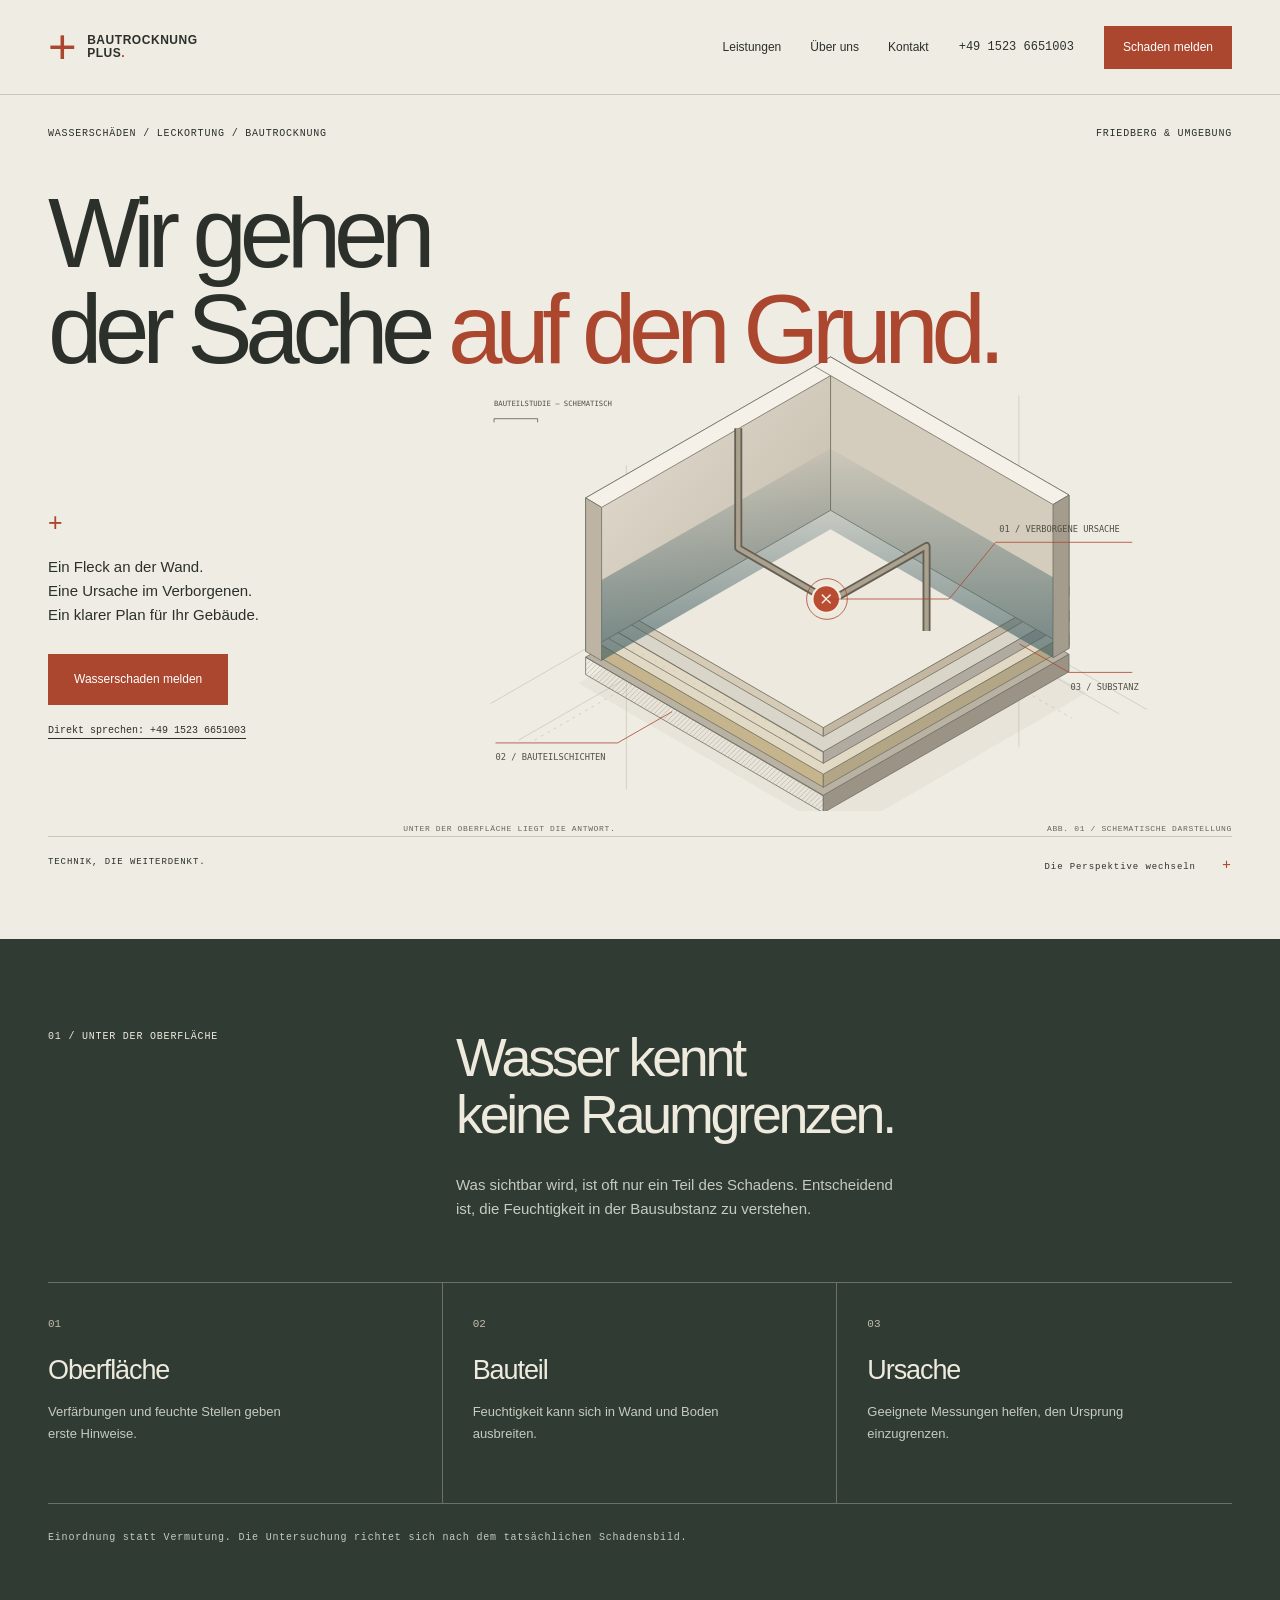
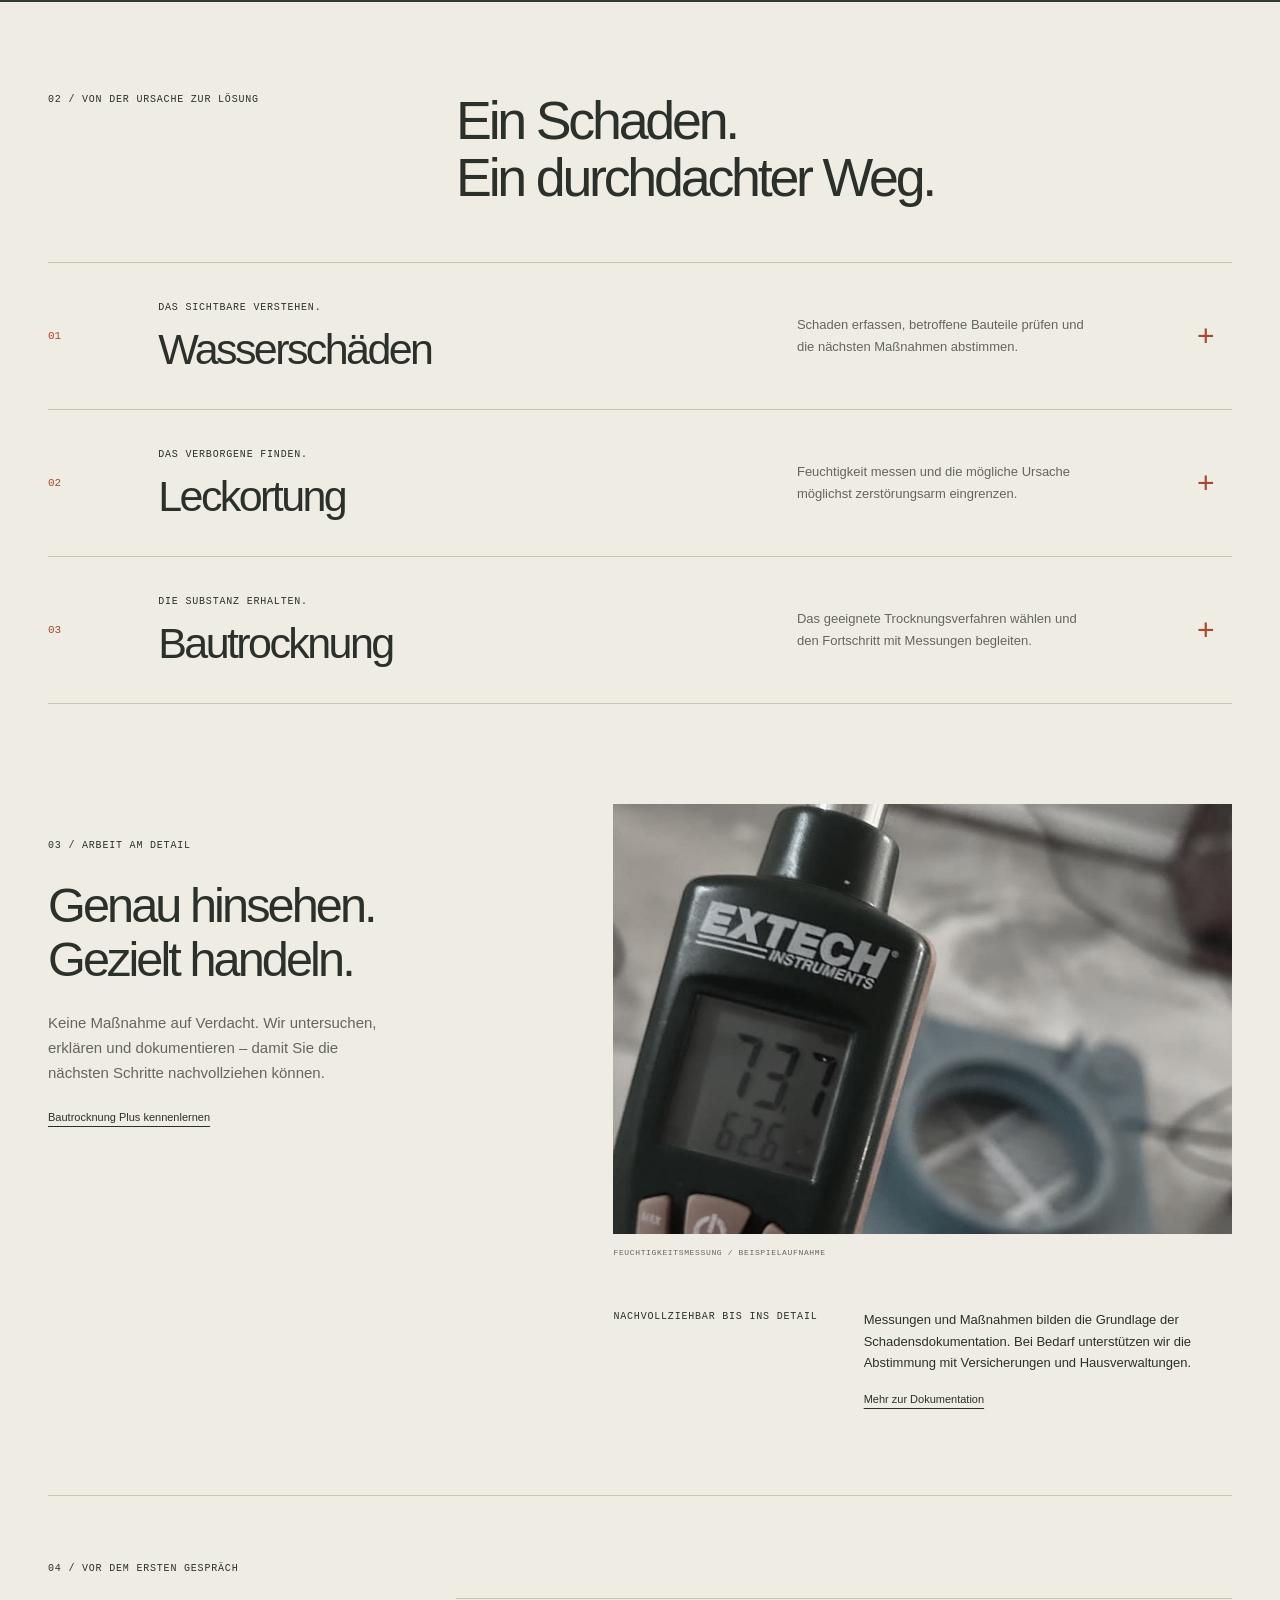
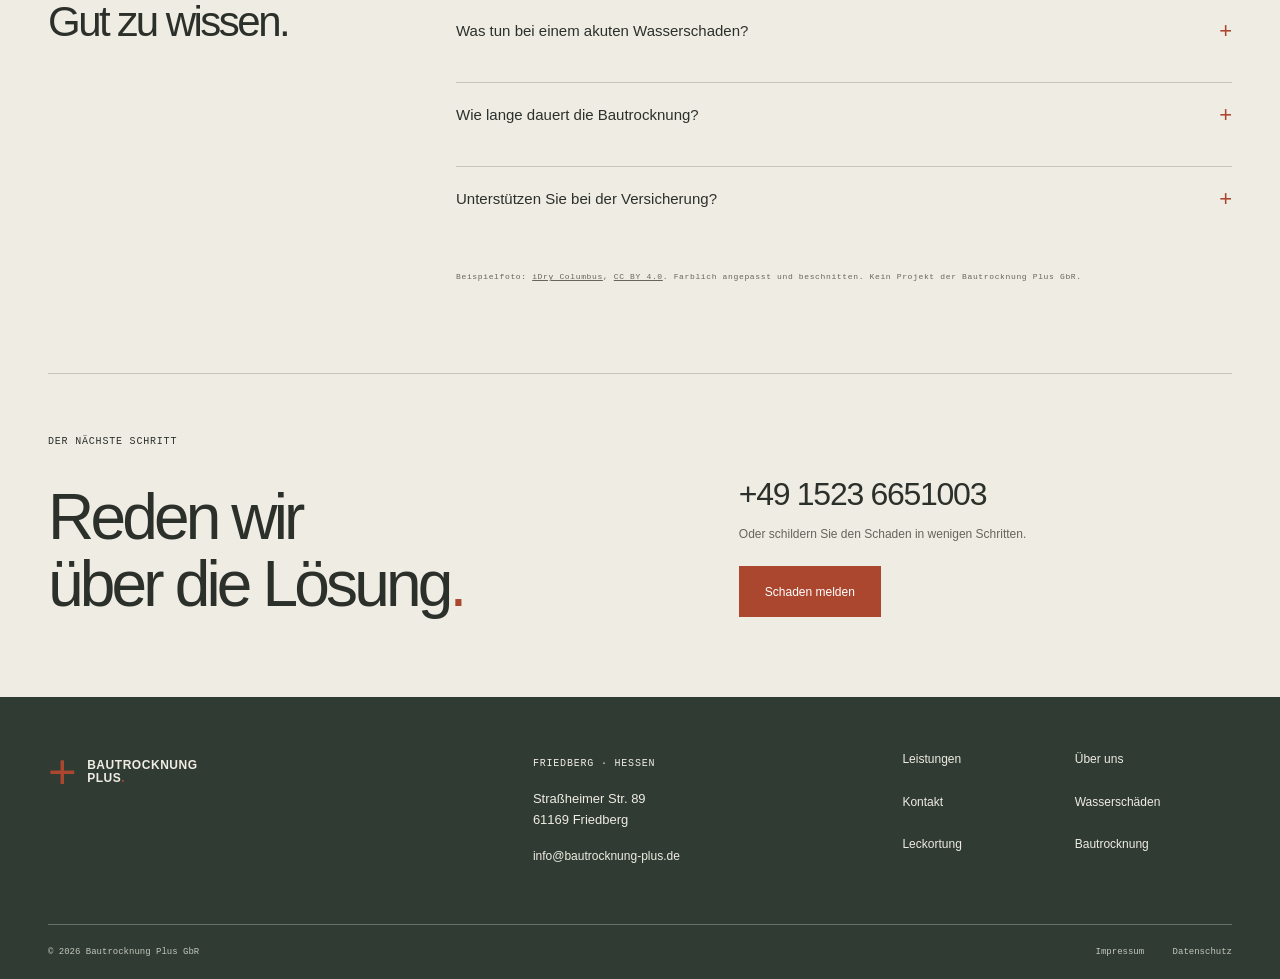
==== index.html @ 062da7d4 "Rebuild brand experience around architectural material studies" ====
<!DOCTYPE html>
<html lang="de">
<head>
<meta charset="utf-8">
<meta name="viewport" content="width=device-width,initial-scale=1">
<meta name="theme-color" content="#efece3">
<meta name="description" content="Bautrocknung Plus GbR in Friedberg: Ihr Ansprechpartner für Wasserschäden, Leckortung, Feuchtigkeitsmessung und technische Bautrocknung.">
<meta name="robots" content="index,follow,max-image-preview:large">
<link rel="canonical" href="https://www.bautrocknung-plus.de/">
<title>Wasserschäden, Leckortung & Bautrocknung in Friedberg | Bautrocknung Plus</title>
<meta property="og:type" content="website">
<meta property="og:locale" content="de_DE">
<meta property="og:site_name" content="Bautrocknung Plus">
<meta property="og:title" content="Wasserschäden, Leckortung & Bautrocknung in Friedberg | Bautrocknung Plus">
<meta property="og:description" content="Bautrocknung Plus GbR in Friedberg: Ihr Ansprechpartner für Wasserschäden, Leckortung, Feuchtigkeitsmessung und technische Bautrocknung.">
<meta property="og:image" content="https://bautrocknung-plus.pages.dev/assets/flir-thermal-camera-water-damage-detection-4.jpg">
<meta property="og:url" content="https://www.bautrocknung-plus.de/">
<link rel="icon" href="/assets/favicon.svg" type="image/svg+xml">
<script type="application/ld+json">{"@context":"https://schema.org","@type":"LocalBusiness","name":"Bautrocknung Plus GbR","url":"https://www.bautrocknung-plus.de/","telephone":"+49 1523 6651003","email":"info@bautrocknung-plus.de","address":{"@type":"PostalAddress","streetAddress":"Straßheimer Str. 89","postalCode":"61169","addressLocality":"Friedberg","addressCountry":"DE"},"areaServed":"Friedberg (Hessen)","description":"Leckortung, Feuchtigkeitsmessung und technische Bautrocknung bei Wasserschäden."}</script>
<link rel="stylesheet" href="/assets/design.css">
<script defer src="/assets/site.js">
</script>
<script defer src="/assets/design.js">
</script>
</head>
<body>
<a class="skiplink" href="#main">Zum Inhalt springen</a>
<header class="site-header">
<div class="shell header-inner">
<a class="brand" href="/" aria-label="Bautrocknung Plus – Startseite">
<span class="brand-mark" aria-hidden="true">+</span>
<span>BAUTROCKNUNG<br>PLUS<span class="brand-dot">.</span>
</span>
</a>
<nav class="desktop-nav" aria-label="Hauptnavigation">
<a data-nav href="/leistungen/">Leistungen</a>
<a data-nav href="/ueber-uns/">Über uns</a>
<a data-nav href="/kontakt/">Kontakt</a>
</nav>
<a class="header-phone" href="tel:+4915236651003">+49 1523 6651003</a>
<a class="button small" href="/schaden-melden/">Schaden melden</a>
<button id="menu-toggle" aria-label="Menü öffnen" aria-controls="mobile-nav" aria-expanded="false">Menü <span>+</span>
</button>
</div>
<nav id="mobile-nav" aria-label="Mobile Navigation">
<a data-nav href="/leistungen/">Leistungen</a>
<a data-nav href="/ueber-uns/">Über uns</a>
<a data-nav href="/kontakt/">Kontakt</a>
<a href="/schaden-melden/">Schaden melden</a>
<a href="tel:+4915236651003">+49 1523 6651003</a>
</nav>
</header>
<main id="main">
<section class="hero shell">
<div class="hero-top">
<span class="label">WASSERSCHÄDEN / LECKORTUNG / BAUTROCKNUNG</span>
<span class="label">FRIEDBERG & UMGEBUNG</span>
</div>
<h1>Wir gehen<br>der Sache <span>auf den Grund.</span>
</h1>
<div class="hero-stage">
<div class="hero-note">
<span class="tiny-cross">+</span>
<p>Ein Fleck an der Wand. <br>Eine Ursache im Verborgenen. <br>Ein klarer Plan für Ihr Gebäude.</p>
<a class="button" href="/schaden-melden/">Wasserschaden melden</a>
<a class="quiet-link" href="tel:+4915236651003">Direkt sprechen: +49 1523 6651003</a>
</div>
<figure class="architecture">
<img fetchpriority="high" width="1000" height="650" src="/assets/section.svg" alt="Architektonische Schnittzeichnung: verborgene Rohrleckage, durchfeuchtete Wand und Schichten des Fußbodens">
<figcaption>UNTER DER OBERFLÄCHE LIEGT DIE ANTWORT. <span>ABB. 01 / SCHEMATISCHE DARSTELLUNG</span>
</figcaption>
</figure>
</div>
<div class="hero-baseline">
<span>TECHNIK, DIE WEITERDENKT.</span>
<a href="#einblick">Die Perspektive wechseln <span aria-hidden="true">+</span>
</a>
</div>
</section>
<section class="insight" id="einblick">
<div class="shell">
<div class="section-heading">
<span class="label">01 / UNTER DER OBERFLÄCHE</span>
<h2>Wasser kennt<br>keine Raumgrenzen.</h2>
<p>Was sichtbar wird, ist oft nur ein Teil des Schadens. Entscheidend ist, die Feuchtigkeit in der Bausubstanz zu verstehen.</p>
</div>
<div class="material-study">
<div class="layer" data-layer="0">
<span>01</span>
<strong>Oberfläche</strong>
<p>Verfärbungen und feuchte Stellen geben erste Hinweise.</p>
</div>
<div class="layer" data-layer="1">
<span>02</span>
<strong>Bauteil</strong>
<p>Feuchtigkeit kann sich in Wand und Boden ausbreiten.</p>
</div>
<div class="layer" data-layer="2">
<span>03</span>
<strong>Ursache</strong>
<p>Geeignete Messungen helfen, den Ursprung einzugrenzen.</p>
</div>
</div>
<p class="study-note">Einordnung statt Vermutung. Die Untersuchung richtet sich nach dem tatsächlichen Schadensbild.</p>
</div>
</section>
<section class="services shell">
<div class="section-heading">
<span class="label">02 / VON DER URSACHE ZUR LÖSUNG</span>
<h2>Ein Schaden.<br>Ein durchdachter Weg.</h2>
</div>
<a class="service-row" href="/wasserschaden/">
<span class="service-n">01</span>
<div>
<span class="label">Das Sichtbare verstehen.</span>
<h3>Wasserschäden</h3>
</div>
<p>Schaden erfassen, betroffene Bauteile prüfen und die nächsten Maßnahmen abstimmen.</p>
<span class="row-plus" aria-hidden="true">+</span>
</a>
<a class="service-row" href="/leckortung/">
<span class="service-n">02</span>
<div>
<span class="label">Das Verborgene finden.</span>
<h3>Leckortung</h3>
</div>
<p>Feuchtigkeit messen und die mögliche Ursache möglichst zerstörungsarm eingrenzen.</p>
<span class="row-plus" aria-hidden="true">+</span>
</a>
<a class="service-row" href="/bautrocknung/">
<span class="service-n">03</span>
<div>
<span class="label">Die Substanz erhalten.</span>
<h3>Bautrocknung</h3>
</div>
<p>Das geeignete Trocknungsverfahren wählen und den Fortschritt mit Messungen begleiten.</p>
<span class="row-plus" aria-hidden="true">+</span>
</a>
</section>
<section class="field-notes shell">
<div class="field-title">
<span class="label">03 / ARBEIT AM DETAIL</span>
<h2>Genau hinsehen.<br>Gezielt handeln.</h2>
<p>Keine Maßnahme auf Verdacht. Wir untersuchen, erklären und dokumentieren – damit Sie die nächsten Schritte nachvollziehen können.</p>
<a class="quiet-link" href="/ueber-uns/">Bautrocknung Plus kennenlernen</a>
</div>
<figure>
<img src="/assets/extech-moisture-meter-wall-inspection-4.jpg" alt="Feuchtigkeitsmessgerät bei einer Wanduntersuchung, illustrative Aufnahme" loading="lazy">
<figcaption>FEUCHTIGKEITSMESSUNG / BEISPIELAUFNAHME</figcaption>
</figure>
<div class="field-caption">
<span class="label">NACHVOLLZIEHBAR BIS INS DETAIL</span>
<p>Messungen und Maßnahmen bilden die Grundlage der Schadensdokumentation. Bei Bedarf unterstützen wir die Abstimmung mit Versicherungen und Hausverwaltungen.</p>
<a class="quiet-link" href="/leistungen/#versicherung">Mehr zur Dokumentation</a>
</div>
</section>
<section class="questions shell">
<span class="label">04 / VOR DEM ERSTEN GESPRÄCH</span>
<h2>Gut zu wissen.</h2>
<details>
<summary>Was tun bei einem akuten Wasserschaden?</summary>
<p>Stoppen Sie die Wasserzufuhr, sofern das gefahrlos möglich ist. Halten Sie bei Stromgefahr Abstand und verständigen Sie geeignete Not- oder Fachstellen. Dokumentieren Sie den Schaden und kontaktieren Sie einen Fachbetrieb.</p>
</details>
<details>
<summary>Wie lange dauert die Bautrocknung?</summary>
<p>Das hängt von Material, Durchfeuchtung und Schadenausmaß ab. Erst nach der Untersuchung lässt sich ein passendes Vorgehen einordnen.</p>
</details>
<details>
<summary>Unterstützen Sie bei der Versicherung?</summary>
<p>Wir dokumentieren Messungen und Maßnahmen und unterstützen bei der Abstimmung mit Versicherungen und Hausverwaltungen, soweit im konkreten Fall erforderlich.</p>
</details>
<p class="photo-credit">Beispielfoto: <a href="https://idrycolumbus.com/free-restoration-photos/">iDry Columbus</a>, <a href="https://creativecommons.org/licenses/by/4.0/">CC BY 4.0</a>. Farblich angepasst und beschnitten. Kein Projekt der Bautrocknung Plus GbR.</p>
</section>
</main>
<section class="contact-close shell">
<span class="label">DER NÄCHSTE SCHRITT</span>
<h2>Reden wir<br>über die Lösung<span class="accent">.</span>
</h2>
<div>
<a class="big-phone" href="tel:+4915236651003">+49 1523 6651003</a>
<p>Oder schildern Sie den Schaden in wenigen Schritten.</p>
<a class="button" href="/schaden-melden/">Schaden melden</a>
</div>
</section>
<footer class="site-footer">
<div class="shell footer-grid">
<a class="brand" href="/" aria-label="Bautrocknung Plus – Startseite">
<span class="brand-mark" aria-hidden="true">+</span>
<span>BAUTROCKNUNG<br>PLUS<span class="brand-dot">.</span>
</span>
</a>
<div>
<span class="label">FRIEDBERG · HESSEN</span>
<p>Straßheimer Str. 89<br>61169 Friedberg</p>
<a href="mailto:info@bautrocknung-plus.de">info@bautrocknung-plus.de</a>
</div>
<nav aria-label="Fußnavigation">
<a data-nav href="/leistungen/">Leistungen</a>
<a data-nav href="/ueber-uns/">Über uns</a>
<a data-nav href="/kontakt/">Kontakt</a>
<a href="/wasserschaden/">Wasserschäden</a>
<a href="/leckortung/">Leckortung</a>
<a href="/bautrocknung/">Bautrocknung</a>
</nav>
</div>
<div class="shell footer-bottom">
<span>© 2026 Bautrocknung Plus GbR</span>
<span>
<a href="/impressum/">Impressum</a>
<a href="/datenschutz/">Datenschutz</a>
</span>
</div>
</footer>
<div class="emergency-bar">
<a href="tel:+4915236651003">Anrufen</a>
<a href="/schaden-melden/">Schaden melden</a>
</div>
</body>
</html>
---- assets/design.css ----
:root{--paper:#efece3;--ink:#2c302b;--muted:#65665d;--line:#c9c6b9;--accent:#ab462f;--dark:#303b33;--navy:#2c302b;--blue:#ab462f;--max:1320px}
*{box-sizing:border-box}
html{scroll-behavior:smooth;scroll-padding-top:100px}
body{margin:0;background:var(--paper);color:var(--ink);font-family:Arial,Helvetica,sans-serif;-webkit-font-smoothing:antialiased}
a{color:inherit;text-decoration:none}
a:hover{color:var(--accent)}
button,input,select,textarea{font:inherit}
button{cursor:pointer}
img{display:block;width:100%;object-fit:cover}
figure{margin:0}
h1,h2,h3,p{margin:0}
h1,h2,h3{font-weight:400;letter-spacing:-.06em}
p{line-height:1.65}
button,a,input,select,textarea,summary{touch-action:manipulation}
:focus-visible{outline:2px solid var(--accent);outline-offset:5px}
::selection{background:#b34b32;color:#fff}
[hidden]{display:none!important}
.shell,.container{width:min(1320px,calc(100% - 96px));margin-inline:auto}
.label,.eyebrow,.breadcrumbs,.photo-credit,figcaption,.study-note{font-family:monospace;font-size:10px;letter-spacing:.08em;line-height:1.65}
.label,.eyebrow{font-weight:400;text-transform:uppercase}
.accent{color:var(--accent)}
.skiplink{position:fixed;left:20px;top:-100px;z-index:999;background:var(--ink);color:white;padding:16px}
.skiplink:focus{top:10px}
.site-header{position:sticky;top:0;z-index:50;background:var(--paper);border-bottom:1px solid var(--line)}
.header-inner{display:flex;align-items:center;gap:30px;height:94px}
.brand{display:flex;align-items:center;gap:10px;font-size:12px;font-weight:800;letter-spacing:.045em;line-height:1.1;flex-shrink:0}
.brand-mark{font-size:49px;font-weight:300;color:var(--accent);line-height:.8}
.brand-dot{color:var(--accent)}
.desktop-nav{display:flex;gap:29px;margin-left:auto;font-size:12px}
.desktop-nav a{padding:10px 0}
.desktop-nav a.active{border-bottom:1px solid var(--accent)}
.header-phone{font-family:monospace;font-size:12px}
.button,.btn{display:inline-flex;align-items:center;justify-content:center;background:var(--accent);color:#fff;border:1px solid var(--accent);min-height:51px;padding:15px 25px;font-size:12px;font-weight:400;border-radius:0;transition:background .2s,color .2s}
.button:hover,.btn:hover{background:var(--ink);border-color:var(--ink);color:#fff}
.button.small{padding:12px 18px;min-height:43px}
#menu-toggle{display:none}
#mobile-nav{display:none}
.hero{padding-top:31px}
.hero-top{display:flex;justify-content:space-between}
.hero h1{font-size:clamp(60px,7.65vw,119px);line-height:.99;letter-spacing:-.075em;margin:42px 0 0;position:relative;z-index:2}
.hero h1>span{color:var(--accent)}
.hero-stage{position:relative;display:grid;grid-template-columns:30% 70%;align-items:center;min-height:440px}
.hero-note{padding-top:30px;z-index:3}
.hero-note p{font-size:15px;line-height:1.6;margin:18px 0 27px}
.tiny-cross{font-size:25px;color:var(--accent)}
.quiet-link{display:block;font-size:11px;text-decoration:underline;text-underline-offset:5px}
.hero-note .quiet-link{margin-top:20px;font-family:monospace;font-size:10px}
.architecture{margin-top:-28px}
.architecture img{height:450px;object-fit:contain;object-position:center;transform:scale(1.05)}
.architecture figcaption{display:flex;justify-content:space-between;font-size:8px;padding-top:10px}
.hero-baseline{border-top:1px solid var(--line);display:flex;justify-content:space-between;padding:20px 0;font-family:monospace;font-size:9px;letter-spacing:.1em}
.hero-baseline a span{margin-left:20px;color:var(--accent);font-size:15px}
.insight{background:var(--dark);color:#eeeade;margin-top:45px;padding:90px 0 55px}
.section-heading{display:grid;grid-template-columns:1fr 2fr;gap:20px}
.section-heading h2{font-size:clamp(36px,4.2vw,65px);line-height:1.07}
.section-heading>p{grid-column:2;font-size:15px;max-width:450px;margin:9px 0 0;color:#c6cbc0}
.material-study{display:grid;grid-template-columns:1fr 1fr 1fr;margin:60px 0 26px;border-top:1px solid #697168;border-bottom:1px solid #697168}
.layer{padding:30px;min-height:220px;border-right:1px solid #697168;position:relative}
.layer:first-child{padding-left:0}
.layer:last-child{border:0}
.layer>span{font:11px monospace;color:#c4bbaa}
.layer strong{display:block;font-size:27px;font-weight:400;margin:24px 0 15px;letter-spacing:-.04em}
.layer p{font-size:13px;color:#c6cbc0;max-width:265px}
.layer:before{content:"";position:absolute;top:-2px;left:0;height:3px;width:0;background:#d78d6e;transition:width .6s}
.layer:hover:before{width:100%}
.study-note{color:#c6cbc0}
.services{padding-top:90px;padding-bottom:90px}
.services .section-heading{margin-bottom:55px}
.service-row{display:grid;grid-template-columns:.25fr 1.8fr 1.1fr 35px;gap:25px;align-items:center;border-top:1px solid var(--line);padding:33px 0;transition:padding .25s,background .25s}
.service-row:last-child{border-bottom:1px solid var(--line)}
.service-n{font:11px monospace;color:var(--accent)}
.service-row h3{font-size:43px;margin-top:8px;line-height:1.2}
.service-row p{font-size:13px;color:var(--muted);max-width:290px}
.row-plus{font-size:30px;color:var(--accent);font-weight:300}
.service-row:hover{padding-left:15px;background:#e6e2d7}
.field-notes{display:grid;grid-template-columns:1fr 1.2fr;gap:50px;padding:10px 0 90px}
.field-title{padding-top:30px}
.field-title h2{font-size:clamp(36px,3.8vw,58px);line-height:1.1;margin:25px 0}
.field-title p{font-size:15px;max-width:350px;margin-bottom:25px;color:var(--muted)}
.field-notes figure img{height:430px;filter:grayscale(.65) saturate(.6)}
figcaption{font-size:8px;margin-top:12px;color:var(--muted)}
.field-caption{grid-column:2;display:grid;grid-template-columns:1fr 1.6fr;gap:20px}
.field-caption p{font-size:13px}
.field-caption .quiet-link{grid-column:2}
.questions{padding:65px 0 90px;border-top:1px solid var(--line);display:grid;grid-template-columns:1fr 2fr;gap:20px}
.questions h2{grid-column:1;font-size:42px}
.questions details{grid-column:2}
.questions>.label{grid-column:1/-1}
.questions details:first-of-type{grid-row:2}
.questions details p{font-size:14px;padding:0 35px 22px 0;max-width:600px}
.questions summary{padding:23px 35px 23px 0;border-top:1px solid var(--line);cursor:pointer;list-style:none;position:relative;font-size:15px}
.questions summary:after{content:'+';position:absolute;right:0;color:var(--accent);font-size:22px;top:19px}
.questions details[open] summary:after{content:'−'}
.photo-credit{grid-column:2;font-size:8px;color:var(--muted);margin-top:20px}
.photo-credit a{text-decoration:underline}
.contact-close{border-top:1px solid var(--line);padding-top:60px;padding-bottom:80px;display:grid;grid-template-columns:1.35fr 1fr;gap:25px;align-items:end}
.contact-close>.label{grid-column:1/-1}
.contact-close h2{font-size:clamp(40px,5vw,76px);line-height:1.04}
.big-phone{font-size:clamp(22px,2.5vw,36px);letter-spacing:-.04em}
.contact-close p{font-size:12px;color:var(--muted);margin:12px 0 22px}
.site-footer{background:var(--dark);color:var(--paper);padding:55px 0 25px}
.footer-grid{display:grid;grid-template-columns:1.35fr 1fr 1fr;gap:40px}
.site-footer .brand{align-self:start}
.footer-grid p{font-size:13px;margin:15px 0}
.footer-grid a{font-size:12px}
.footer-grid nav{display:grid;grid-template-columns:1fr 1fr;gap:15px}
.footer-bottom{display:flex;justify-content:space-between;border-top:1px solid #667064;margin-top:60px;padding-top:22px;font:9px monospace;color:#c2c7bc}
.footer-bottom a{margin-left:23px}
.emergency-bar{display:none}
.page-hero{position:relative;border-bottom:1px solid var(--line);padding:30px 0 65px;overflow:hidden}
.breadcrumbs{margin-bottom:45px;color:var(--muted)}
.page-hero h1{font-size:clamp(43px,6.5vw,96px);line-height:1.05;max-width:970px;margin:25px 0}
.page-hero p{max-width:570px;font-size:16px;color:var(--muted)}
.page-section{padding:75px 0}
.page-section h2{font-size:clamp(30px,3.5vw,49px);line-height:1.1;margin:20px 0}
.page-section h3{font-size:24px;margin:24px 0 12px}
.page-section p{font-size:15px;color:var(--muted);margin-bottom:20px}
.split{display:grid;grid-template-columns:1fr 1fr;gap:70px;align-items:center}
.split img{height:440px;filter:saturate(.5)}
.split-image{overflow:hidden}
.split ul{list-style:none;padding:0;margin:25px 0}
.split li{padding:13px 0;border-top:1px solid var(--line);font-size:13px}
.split li:before{content:'+';color:var(--accent);margin-right:15px}
.section-head{display:flex;justify-content:space-between;align-items:start;gap:40px;margin-bottom:40px}
.section-head>div{max-width:600px}
.process-grid{display:grid;grid-template-columns:repeat(3,1fr);gap:35px}
.process-card{border-top:1px solid var(--line);padding-top:25px}
.step-num{font:12px monospace;color:var(--accent)}
.faq-layout{display:grid;grid-template-columns:1fr 2fr;gap:60px}
.faq-list details{border-top:1px solid var(--line);padding:22px 0}
.faq-list summary{cursor:pointer;font-size:16px}
.faq-list p{margin:18px 0 0}
.service-drawing{position:absolute;width:45%;right:0;bottom:-55px;opacity:.3;z-index:-1}
.interior-wasserschaden .page-hero{background:#e5ddd0}
.interior-leckortung .page-hero{background:#dce0d6}
.interior-bautrocknung .page-hero{background:#e5d9c6}
.interior .page-hero .inner{position:relative;isolation:isolate}
.interior .service-drawing{z-index:-1}
.interior .service-drawing img{height:400px;object-fit:contain}
.service-directory{padding-top:20px;padding-bottom:20px}
.contact-grid{display:grid;grid-template-columns:.8fr 1.2fr;gap:80px}
.contact-card{border-top:2px solid var(--accent)}
.contact-line{padding:20px 0;border-bottom:1px solid var(--line)}
.contact-line small{display:block;font:10px monospace;text-transform:uppercase;margin-bottom:12px}
.contact-line a,.contact-line strong{font-size:18px;font-weight:400;overflow-wrap:anywhere}
.contact-line .map-link{font-size:12px}
.form-panel>p{font-size:13px}
.form-grid{display:grid;grid-template-columns:1fr 1fr;gap:22px}
.field{display:flex;flex-direction:column;gap:10px;min-width:0}
.field.full,.full{grid-column:1/-1}
.field label{font-size:12px}
.field input,.field select,.field textarea{width:100%;border:1px solid #aaa99b;border-radius:0;background:transparent;color:var(--ink);padding:14px;min-height:49px}
.field textarea{min-height:135px;resize:vertical}
.checkbox-line{display:flex;gap:10px;line-height:1.6}
.checkbox-line input{width:17px;height:17px;min-height:0;flex-shrink:0;accent-color:var(--accent)}
.checkbox-line a{text-decoration:underline}
.form-submit{align-items:start}
.form-note{font-size:11px!important;color:var(--muted);line-height:1.7}
.wizard-wrap{max-width:850px;margin:auto}
.wizard-progress{display:flex;gap:7px;margin-bottom:40px}
.wizard-progress span{height:3px;flex:1;background:var(--line)}
.wizard-progress .active{background:var(--accent)}
.choice-grid{display:grid;grid-template-columns:1fr 1fr;gap:12px;margin:30px 0}
.choice{border:1px solid var(--line);padding:25px 18px;display:flex;align-items:center;gap:15px;cursor:pointer;font-size:14px;min-height:95px}
.choice input{accent-color:var(--accent)}
.choice:has(input:checked){background:#ded6c6;border-color:var(--accent)}
.choice .chip{font:10px monospace;color:var(--accent)}
.choice strong{font-weight:400}
.wizard-navigation{display:flex;justify-content:end;gap:15px;margin-top:30px}
.wizard-navigation .btn-outline{background:transparent;color:var(--ink);border-color:var(--line)}
.error-msg{color:#9b321e!important;min-height:20px;font-size:13px!important;margin-top:20px}
.legal{max-width:800px}
.legal h2{font-size:26px}
.legal h3{font-size:19px}
.legal a{text-decoration:underline}
.interior-impressum .page-hero h1,.interior-datenschutz .page-hero h1{font-size:65px}
.reveal{opacity:1}
.btn svg{display:none}

@media(min-width:1450px){.hero-stage{min-height:490px}
.architecture img{height:490px}
}

@media(max-width:1100px){.header-inner{gap:20px}
.header-phone{display:none}
.shell,.container{width:calc(100% - 64px)}
.hero h1{font-size:8vw}
.hero-stage{grid-template-columns:32% 68%;min-height:410px}
.architecture img{height:390px}
.architecture figcaption span{display:none}
.service-row h3{font-size:36px}
.field-notes{gap:30px}
.contact-grid{gap:40px}
}

@media(max-width:760px){.shell,.container{width:calc(100% - 40px)}
.header-inner{height:77px;gap:15px}
.brand{font-size:10px}
.brand-mark{font-size:42px}
.desktop-nav,.header-inner>.button{display:none}
#menu-toggle{display:flex;margin-left:auto;align-items:center;gap:17px;border:0;background:transparent;color:var(--ink);font-size:12px;padding:12px 0 12px 12px}
#menu-toggle span{font-size:25px;color:var(--accent)}
#mobile-nav.open{display:flex;flex-direction:column;padding:15px 20px 30px;border-top:1px solid var(--line)}
#mobile-nav a{padding:14px 0;border-bottom:1px solid var(--line);font-size:18px}
.hero{padding-top:23px}
.hero-top .label{font-size:8px}
.hero-top>.label:last-child{display:none}
.hero h1{font-size:clamp(44px,8.6vw,65px);line-height:1.04;margin-top:28px;letter-spacing:-.065em}
.hero h1>span{display:block}
.hero-stage{display:flex;flex-direction:column;min-height:0}
.architecture{order:-1;margin:8px -12px 0;width:calc(100% + 24px)}
.architecture img{height:auto;max-height:320px;transform:none;object-fit:contain}
.architecture figcaption{padding:0 12px;font-size:7px;margin:0}
.hero-note{padding-top:24px;width:100%;display:grid;grid-template-columns:1fr;gap:0}
.tiny-cross{display:none}
.hero-note p{font-size:13px;margin:0 0 20px}
.hero-note p br{display:none}
.hero-note .button{width:100%;font-size:13px}
.hero-note .quiet-link{text-align:center;margin:17px 0 23px;font-size:10px}
.hero-baseline{font-size:8px;padding:16px 0}
.hero-baseline a{font-size:8px}
.hero-baseline a span{margin-left:5px}
.insight{margin-top:25px;padding:50px 0 35px}
.section-heading{grid-template-columns:1fr;gap:22px}
.section-heading h2{font-size:39px}
.section-heading>p{grid-column:1;font-size:13px}
.material-study{grid-template-columns:1fr;margin-top:32px}
.layer,.layer:first-child{display:grid;grid-template-columns:30px 1fr;gap:5px 10px;padding:23px 0;min-height:0;border-right:0;border-bottom:1px solid #697168}
.layer>span{padding-top:8px}
.layer strong{font-size:24px;margin:0}
.layer p{grid-column:2;max-width:none;font-size:12px}
.study-note{font-size:9px}
.services{padding-top:55px;padding-bottom:45px}
.services .section-heading{margin-bottom:30px}
.service-row{grid-template-columns:22px 1fr 20px;gap:12px;padding:25px 0}
.service-row>p{grid-column:2;grid-row:2;font-size:12px}
.service-row .row-plus{grid-column:3;grid-row:1}
.service-row h3{font-size:31px}
.service-row .label{font-size:8px}
.field-notes{grid-template-columns:1fr;gap:28px;padding-bottom:50px}
.field-title h2{font-size:38px}
.field-title{padding-top:0}
.field-title p{font-size:13px}
.field-notes figure img{height:330px}
.field-caption{grid-column:1;display:block}
.field-caption p{margin:14px 0}
.questions{padding:40px 0;display:block}
.questions h2{font-size:36px;margin:22px 0 30px}
.questions summary{font-size:14px}
.questions .photo-credit{font-size:8px;margin-top:25px}
.contact-close{padding:40px 0 50px;display:block}
.contact-close h2{font-size:45px;margin:25px 0 35px}
.big-phone{font-size:28px}
.footer-grid{grid-template-columns:1fr;gap:35px}
.footer-grid nav{gap:18px}
.footer-bottom{margin-top:35px;font-size:8px;gap:20px;align-items:start}
.footer-bottom>span:last-child{display:flex;flex-direction:column;gap:12px}
.footer-bottom a{margin:0}
.site-footer{padding:40px 0 90px}
.emergency-bar{position:fixed;bottom:0;left:0;right:0;display:grid;grid-template-columns:1fr 1.4fr;background:var(--paper);z-index:60;border-top:1px solid var(--line);padding:9px 14px calc(9px + env(safe-area-inset-bottom));gap:8px}
.emergency-bar a{padding:14px;text-align:center;font-size:12px;border:1px solid var(--ink)}
.emergency-bar a:last-child{background:var(--accent);color:#fff;border-color:var(--accent)}
.page-hero{padding:25px 0 40px}
.breadcrumbs{margin-bottom:30px;font-size:9px}
.page-hero h1{font-size:43px;margin:20px 0;overflow-wrap:anywhere}
.page-hero p{font-size:14px}
.service-drawing{display:none}
.page-section{padding:42px 0}
.split,.contact-grid,.faq-layout{grid-template-columns:1fr;gap:30px}
.split img{height:320px}
.section-head{display:block}
.section-head p{margin-top:20px}
.process-grid{grid-template-columns:1fr;gap:15px}
.process-card{padding-top:20px}
.page-section h2{font-size:34px}
.page-section p{font-size:14px}
.form-grid{grid-template-columns:1fr;gap:20px}
.choice-grid{grid-template-columns:1fr;gap:10px}
.choice{min-height:72px;padding:18px 13px}
.interior-impressum .page-hero h1,.interior-datenschutz .page-hero h1{font-size:45px}
.legal{overflow-wrap:anywhere}
.contact-line a{font-size:18px}
}

@media(prefers-reduced-motion:reduce){html{scroll-behavior:auto}
*,*:before,*:after{animation:none!important;transition:none!important}
}

.section,.section-tight{padding:75px 0}
.dark{background:var(--dark);color:var(--paper)}
.dark p{color:#c6cbc0}
.dark .eyebrow{color:#c6b59b}
.dark h2{font-size:clamp(36px,4vw,60px);line-height:1.08;margin:23px 0}
.dark .btn{margin-top:15px}
.section-head h2{font-size:clamp(35px,4vw,59px);line-height:1.08;margin-top:20px}
.section-head p{font-size:14px;max-width:360px;color:var(--muted)}
.dark .section-head p{color:#c6cbc0}
.process-step{border-top:1px solid #788074;padding-top:25px}
.stepno{font:10px monospace;color:#cfb49a}
.process-step h3{font-size:25px;margin:22px 0 15px}
.process-step p{font-size:13px;max-width:330px}
.faq{max-width:900px}
.faq h2{font-size:42px;margin:20px 0 35px}
.faq details{border-top:1px solid var(--line)}
.faq summary{padding:25px 0;cursor:pointer;font-size:16px;list-style:none}
.faq summary:after{content:'+';float:right;color:var(--accent)}
.faq details[open] summary:after{content:'−'}
.faq details p{font-size:14px;color:var(--muted);padding-bottom:25px;max-width:730px}
.checklist{list-style:none;padding:0;margin:25px 0}
.checklist li{border-top:1px solid var(--line);padding:14px 0;font-size:13px}
.checklist li:before{content:'+';margin-right:15px;color:var(--accent)}
.split-content h2{font-size:clamp(33px,4vw,56px);line-height:1.1;margin:25px 0}
.split-content p{font-size:14px;margin:0 0 20px;color:var(--muted)}
.dark .split-content p{color:#c6cbc0}
.split-media{margin:0}
.split-media img{height:440px;object-fit:cover;filter:saturate(.35)}
.interior-ueber-uns .split-media img{object-fit:contain;filter:none}
.interior-wasserschaden .split-media{clip-path:polygon(0 0,100% 0,100% 87%,87% 100%,0 100%)}
.interior-leckortung .split{grid-template-columns:1.2fr 1fr}
.interior-leckortung .split-media{order:2}
.interior-bautrocknung .split-media{border-bottom:12px solid #bcb08b;padding-bottom:12px}
.legal h2{margin-top:30px}
.legal p{line-height:1.85}

@media(max-width:760px){.section,.section-tight{padding:45px 0}
.interior-leckortung .split{grid-template-columns:1fr}
.interior-leckortung .split-media{order:0}
.split-media img{height:310px}
.process-step h3{font-size:25px}
.faq h2{font-size:34px}
.faq summary{font-size:14px;padding-right:15px}
.section-head h2{font-size:36px}
.dark h2{font-size:36px}
}

body.locked{overflow:hidden}
.image-credit{font:9px/1.6 monospace!important;color:var(--muted);margin-top:12px!important}
.image-credit a{text-decoration:underline}
.dark .image-credit{color:#c6cbc0}
.page-hero .eyebrow{color:var(--accent)}
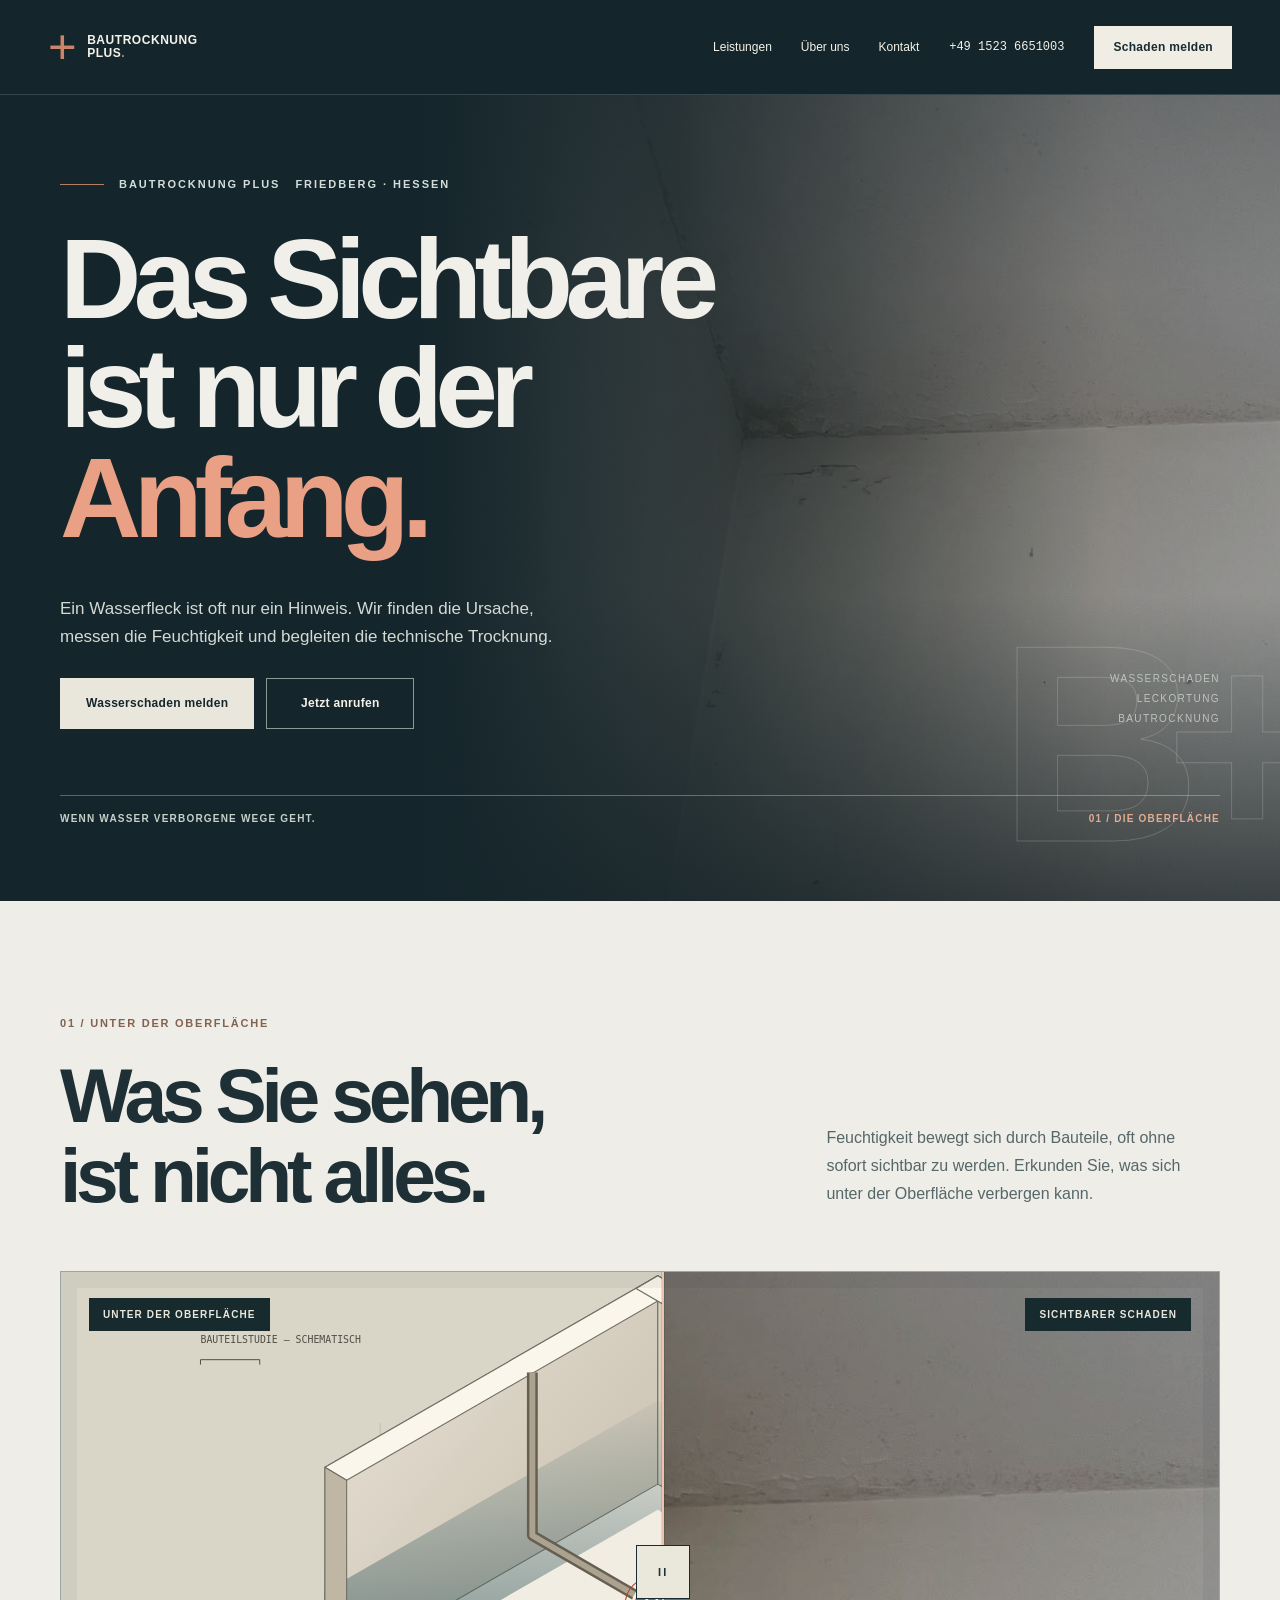
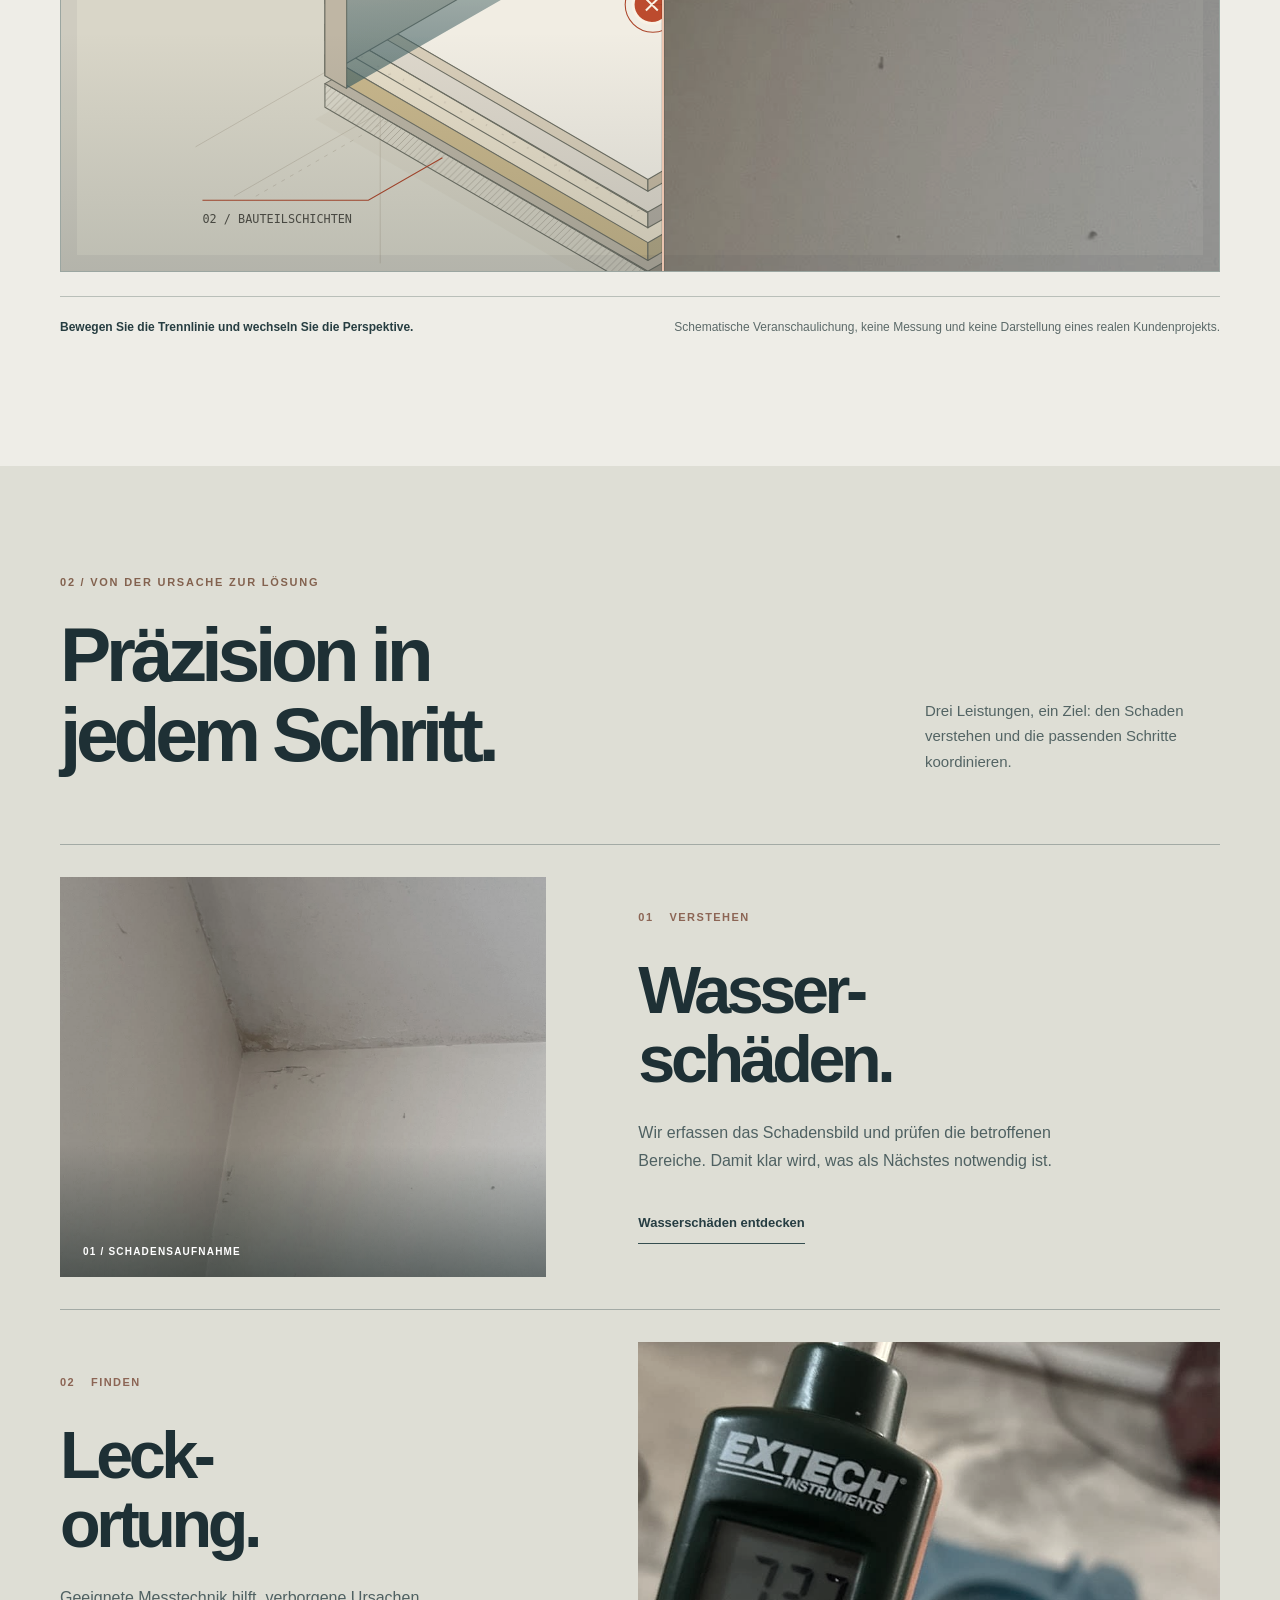
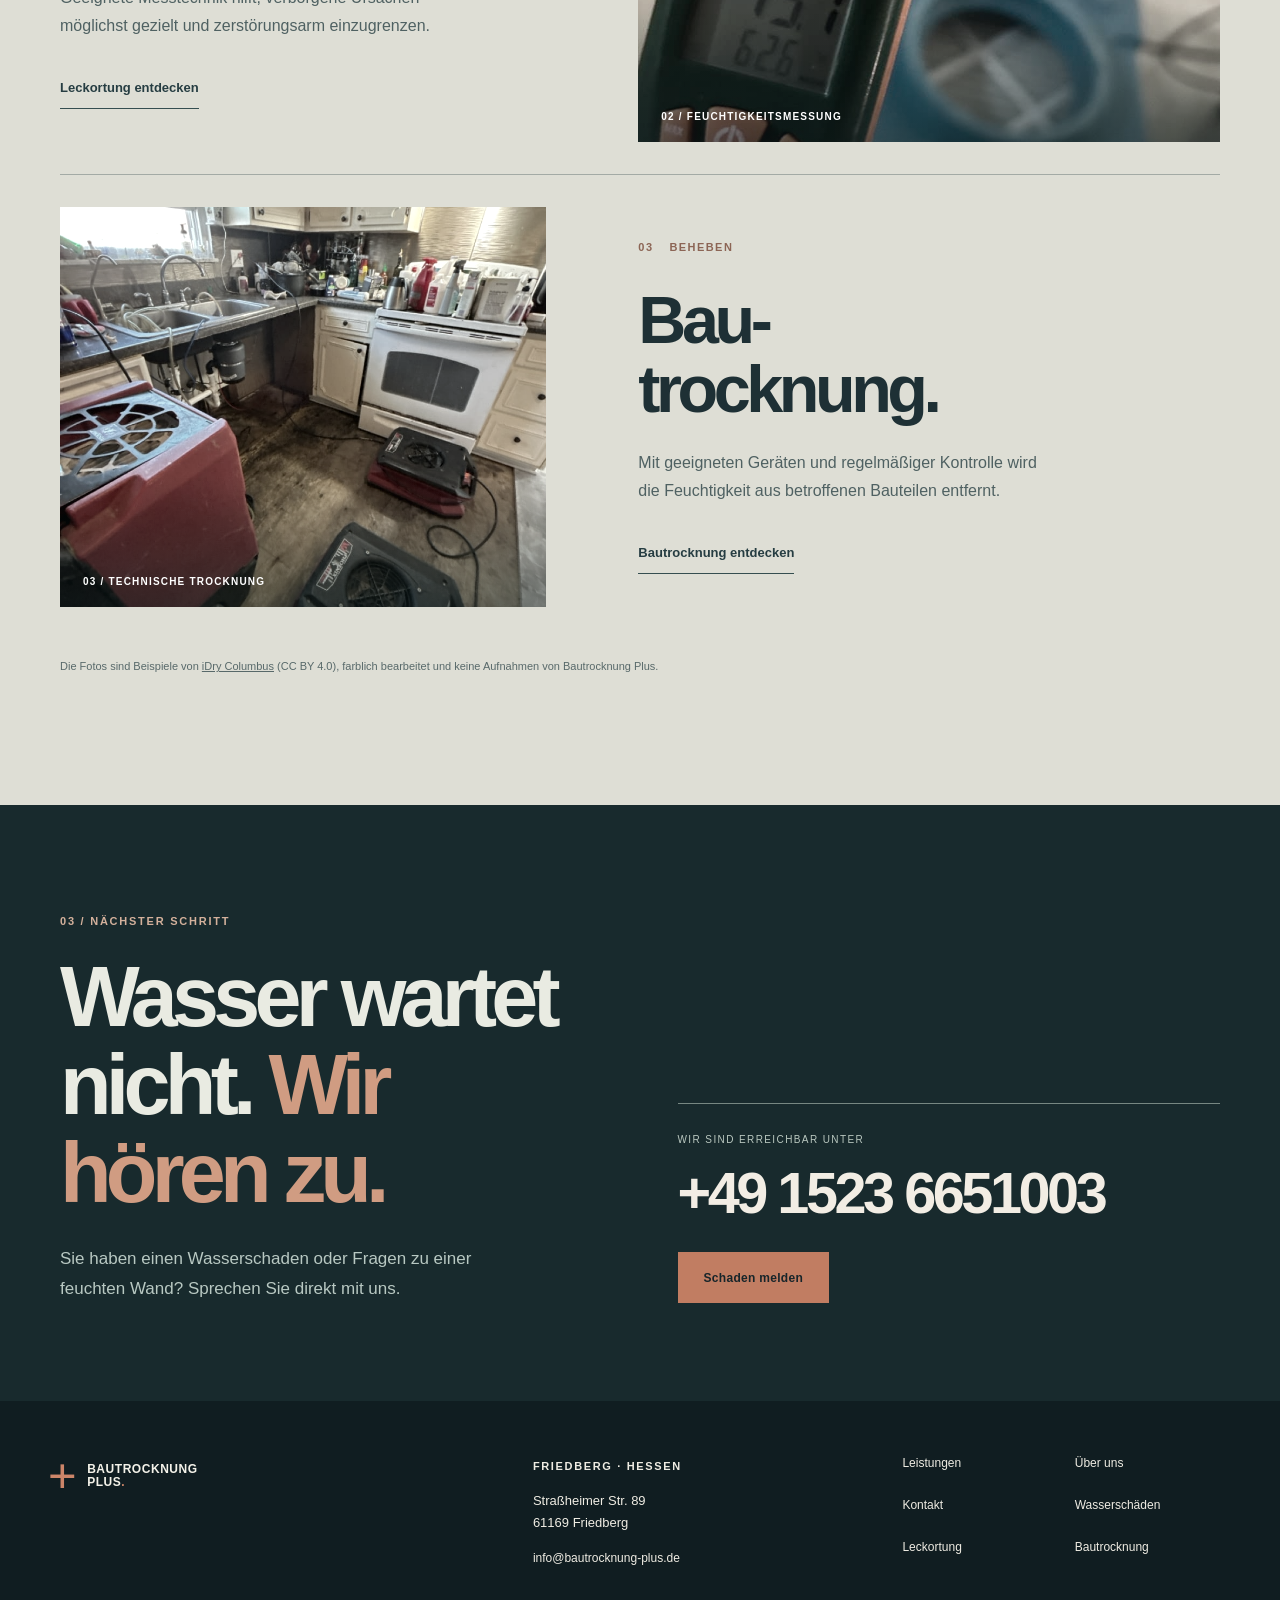
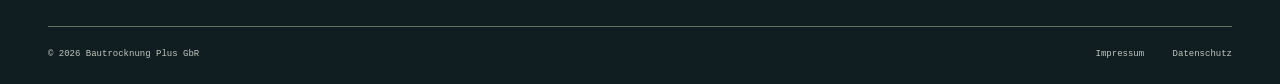
==== commit 67ff4fdc: "Create flagship immersive depth experience with interactive architectural reveal" ====
--- a/index.html
+++ b/index.html
@@ -18,12 +18,14 @@
 <link rel="icon" href="/assets/favicon.svg" type="image/svg+xml">
 <script type="application/ld+json">{"@context":"https://schema.org","@type":"LocalBusiness","name":"Bautrocknung Plus GbR","url":"https://www.bautrocknung-plus.de/","telephone":"+49 1523 6651003","email":"info@bautrocknung-plus.de","address":{"@type":"PostalAddress","streetAddress":"Straßheimer Str. 89","postalCode":"61169","addressLocality":"Friedberg","addressCountry":"DE"},"areaServed":"Friedberg (Hessen)","description":"Leckortung, Feuchtigkeitsmessung und technische Bautrocknung bei Wasserschäden."}</script>
 <link rel="stylesheet" href="/assets/design.css">
+<link rel="stylesheet" href="/assets/flagship.css">
 <script defer src="/assets/site.js">
 </script>
+<script defer src="/assets/flagship.js"></script>
 <script defer src="/assets/design.js">
 </script>
 </head>
-<body>
+<body class="flagship">
 <a class="skiplink" href="#main">Zum Inhalt springen</a>
 <header class="site-header">
 <div class="shell header-inner">
@@ -51,137 +53,47 @@
 </nav>
 </header>
 <main id="main">
-<section class="hero shell">
-<div class="hero-top">
-<span class="label">WASSERSCHÄDEN / LECKORTUNG / BAUTROCKNUNG</span>
-<span class="label">FRIEDBERG & UMGEBUNG</span>
-</div>
-<h1>Wir gehen<br>der Sache <span>auf den Grund.</span>
-</h1>
-<div class="hero-stage">
-<div class="hero-note">
-<span class="tiny-cross">+</span>
-<p>Ein Fleck an der Wand. <br>Eine Ursache im Verborgenen. <br>Ein klarer Plan für Ihr Gebäude.</p>
-<a class="button" href="/schaden-melden/">Wasserschaden melden</a>
-<a class="quiet-link" href="tel:+4915236651003">Direkt sprechen: +49 1523 6651003</a>
-</div>
-<figure class="architecture">
-<img fetchpriority="high" width="1000" height="650" src="/assets/section.svg" alt="Architektonische Schnittzeichnung: verborgene Rohrleckage, durchfeuchtete Wand und Schichten des Fußbodens">
-<figcaption>UNTER DER OBERFLÄCHE LIEGT DIE ANTWORT. <span>ABB. 01 / SCHEMATISCHE DARSTELLUNG</span>
-</figcaption>
-</figure>
-</div>
-<div class="hero-baseline">
-<span>TECHNIK, DIE WEITERDENKT.</span>
-<a href="#einblick">Die Perspektive wechseln <span aria-hidden="true">+</span>
-</a>
-</div>
+<section class="depth-hero" aria-labelledby="depth-hero-title">
+  <div class="depth-hero-media" aria-hidden="true"><img src="/assets/ceiling-water-stain-corner-joint-damage-2.jpg" alt=""></div>
+  <div class="depth-hero-watermark" aria-hidden="true">B+</div>
+  <div class="depth-hero-inner">
+    <div class="depth-overline">BAUTROCKNUNG PLUS <span>FRIEDBERG · HESSEN</span></div>
+    <h1 id="depth-hero-title">Das Sichtbare<br>ist nur der<br><em>Anfang.</em></h1>
+    <div class="depth-hero-bottom">
+      <div><p class="depth-hero-intro">Ein Wasserfleck ist oft nur ein Hinweis. Wir finden die Ursache, messen die Feuchtigkeit und begleiten die technische Trocknung.</p>
+      <div class="depth-hero-actions"><a class="button" href="/schaden-melden/">Wasserschaden melden</a><a class="button outline" href="tel:+4915236651003">Jetzt anrufen</a></div></div>
+      <div class="depth-hero-side">WASSERSCHADEN<br>LECKORTUNG<br>BAUTROCKNUNG</div>
+    </div>
+    <div class="depth-hero-foot"><span>WENN WASSER VERBORGENE WEGE GEHT.</span><span>01 / DIE OBERFLÄCHE</span></div>
+  </div>
 </section>
-<section class="insight" id="einblick">
-<div class="shell">
-<div class="section-heading">
-<span class="label">01 / UNTER DER OBERFLÄCHE</span>
-<h2>Wasser kennt<br>keine Raumgrenzen.</h2>
-<p>Was sichtbar wird, ist oft nur ein Teil des Schadens. Entscheidend ist, die Feuchtigkeit in der Bausubstanz zu verstehen.</p>
-</div>
-<div class="material-study">
-<div class="layer" data-layer="0">
-<span>01</span>
-<strong>Oberfläche</strong>
-<p>Verfärbungen und feuchte Stellen geben erste Hinweise.</p>
-</div>
-<div class="layer" data-layer="1">
-<span>02</span>
-<strong>Bauteil</strong>
-<p>Feuchtigkeit kann sich in Wand und Boden ausbreiten.</p>
-</div>
-<div class="layer" data-layer="2">
-<span>03</span>
-<strong>Ursache</strong>
-<p>Geeignete Messungen helfen, den Ursprung einzugrenzen.</p>
-</div>
-</div>
-<p class="study-note">Einordnung statt Vermutung. Die Untersuchung richtet sich nach dem tatsächlichen Schadensbild.</p>
-</div>
+<section class="depth-reveal" aria-labelledby="depth-reveal-title">
+  <div class="depth-shell">
+  <div class="depth-section-meta">01 / UNTER DER OBERFLÄCHE</div>
+  <div class="depth-reveal-head"><h2 id="depth-reveal-title">Was Sie sehen, ist nicht alles.</h2><p>Feuchtigkeit bewegt sich durch Bauteile, oft ohne sofort sichtbar zu werden. Erkunden Sie, was sich unter der Oberfläche verbergen kann.</p></div>
+  <div class="depth-xray-frame" style="--depth-reveal:52%" id="depth-visual">
+    <img class="depth-xray-base" src="/assets/ceiling-water-stain-corner-joint-damage-2.jpg" alt="Sichtbarer Wasserfleck an einer Decke, Beispielbild">
+    <div class="depth-xray-under" aria-hidden="true"><img src="/assets/section.svg" alt=""></div>
+    <div class="depth-xray-divider" aria-hidden="true"><span class="depth-xray-handle">II</span></div>
+    <span class="depth-xray-label left">UNTER DER OBERFLÄCHE</span><span class="depth-xray-label right">SICHTBARER SCHADEN</span>
+    <input class="depth-xray-range" type="range" min="0" max="100" value="52" id="depth-range" aria-label="Sichtbaren Schaden und schematische Bauteilschichten vergleichen">
+  </div>
+  <div class="depth-reveal-note"><strong>Bewegen Sie die Trennlinie und wechseln Sie die Perspektive.</strong><span>Schematische Veranschaulichung, keine Messung und keine Darstellung eines realen Kundenprojekts.</span></div>
+  </div>
 </section>
-<section class="services shell">
-<div class="section-heading">
-<span class="label">02 / VON DER URSACHE ZUR LÖSUNG</span>
-<h2>Ein Schaden.<br>Ein durchdachter Weg.</h2>
-</div>
-<a class="service-row" href="/wasserschaden/">
-<span class="service-n">01</span>
-<div>
-<span class="label">Das Sichtbare verstehen.</span>
-<h3>Wasserschäden</h3>
-</div>
-<p>Schaden erfassen, betroffene Bauteile prüfen und die nächsten Maßnahmen abstimmen.</p>
-<span class="row-plus" aria-hidden="true">+</span>
-</a>
-<a class="service-row" href="/leckortung/">
-<span class="service-n">02</span>
-<div>
-<span class="label">Das Verborgene finden.</span>
-<h3>Leckortung</h3>
-</div>
-<p>Feuchtigkeit messen und die mögliche Ursache möglichst zerstörungsarm eingrenzen.</p>
-<span class="row-plus" aria-hidden="true">+</span>
-</a>
-<a class="service-row" href="/bautrocknung/">
-<span class="service-n">03</span>
-<div>
-<span class="label">Die Substanz erhalten.</span>
-<h3>Bautrocknung</h3>
-</div>
-<p>Das geeignete Trocknungsverfahren wählen und den Fortschritt mit Messungen begleiten.</p>
-<span class="row-plus" aria-hidden="true">+</span>
-</a>
-</section>
-<section class="field-notes shell">
-<div class="field-title">
-<span class="label">03 / ARBEIT AM DETAIL</span>
-<h2>Genau hinsehen.<br>Gezielt handeln.</h2>
-<p>Keine Maßnahme auf Verdacht. Wir untersuchen, erklären und dokumentieren – damit Sie die nächsten Schritte nachvollziehen können.</p>
-<a class="quiet-link" href="/ueber-uns/">Bautrocknung Plus kennenlernen</a>
-</div>
-<figure>
-<img src="/assets/extech-moisture-meter-wall-inspection-4.jpg" alt="Feuchtigkeitsmessgerät bei einer Wanduntersuchung, illustrative Aufnahme" loading="lazy">
-<figcaption>FEUCHTIGKEITSMESSUNG / BEISPIELAUFNAHME</figcaption>
-</figure>
-<div class="field-caption">
-<span class="label">NACHVOLLZIEHBAR BIS INS DETAIL</span>
-<p>Messungen und Maßnahmen bilden die Grundlage der Schadensdokumentation. Bei Bedarf unterstützen wir die Abstimmung mit Versicherungen und Hausverwaltungen.</p>
-<a class="quiet-link" href="/leistungen/#versicherung">Mehr zur Dokumentation</a>
-</div>
-</section>
-<section class="questions shell">
-<span class="label">04 / VOR DEM ERSTEN GESPRÄCH</span>
-<h2>Gut zu wissen.</h2>
-<details>
-<summary>Was tun bei einem akuten Wasserschaden?</summary>
-<p>Stoppen Sie die Wasserzufuhr, sofern das gefahrlos möglich ist. Halten Sie bei Stromgefahr Abstand und verständigen Sie geeignete Not- oder Fachstellen. Dokumentieren Sie den Schaden und kontaktieren Sie einen Fachbetrieb.</p>
-</details>
-<details>
-<summary>Wie lange dauert die Bautrocknung?</summary>
-<p>Das hängt von Material, Durchfeuchtung und Schadenausmaß ab. Erst nach der Untersuchung lässt sich ein passendes Vorgehen einordnen.</p>
-</details>
-<details>
-<summary>Unterstützen Sie bei der Versicherung?</summary>
-<p>Wir dokumentieren Messungen und Maßnahmen und unterstützen bei der Abstimmung mit Versicherungen und Hausverwaltungen, soweit im konkreten Fall erforderlich.</p>
-</details>
-<p class="photo-credit">Beispielfoto: <a href="https://idrycolumbus.com/free-restoration-photos/">iDry Columbus</a>, <a href="https://creativecommons.org/licenses/by/4.0/">CC BY 4.0</a>. Farblich angepasst und beschnitten. Kein Projekt der Bautrocknung Plus GbR.</p>
-</section>
+<section class="depth-services" id="leistungen" aria-labelledby="depth-services-title"><div class="depth-shell">
+  <div class="depth-services-head"><div><div class="depth-section-meta">02 / VON DER URSACHE ZUR LÖSUNG</div><h2 id="depth-services-title">Präzision in jedem Schritt.</h2></div><p>Drei Leistungen, ein Ziel: den Schaden verstehen und die passenden Schritte koordinieren.</p></div>
+  <article class="depth-service depth-in"><div class="depth-service-copy"><div class="depth-service-index">01 <span>VERSTEHEN</span></div><h3>Wasser-<br>schäden.</h3><p>Wir erfassen das Schadensbild und prüfen die betroffenen Bereiche. Damit klar wird, was als Nächstes notwendig ist.</p><a href="/wasserschaden/">Wasserschäden entdecken</a></div><div class="depth-service-media"><img loading="lazy" src="/assets/ceiling-water-stain-corner-joint-damage-2.jpg" alt="Feuchtigkeitsschaden an einer Decke"><span>01 / SCHADENSAUFNAHME</span></div></article>
+  <article class="depth-service depth-in"><div class="depth-service-copy"><div class="depth-service-index">02 <span>FINDEN</span></div><h3>Leck-<br>ortung.</h3><p>Geeignete Messtechnik hilft, verborgene Ursachen möglichst gezielt und zerstörungsarm einzugrenzen.</p><a href="/leckortung/">Leckortung entdecken</a></div><div class="depth-service-media"><img loading="lazy" src="/assets/extech-moisture-meter-wall-inspection-4.jpg" alt="Feuchtigkeitsmessgerät bei einer Wanduntersuchung"><span>02 / FEUCHTIGKEITSMESSUNG</span></div></article>
+  <article class="depth-service depth-in"><div class="depth-service-copy"><div class="depth-service-index">03 <span>BEHEBEN</span></div><h3>Bau-<br>trocknung.</h3><p>Mit geeigneten Geräten und regelmäßiger Kontrolle wird die Feuchtigkeit aus betroffenen Bauteilen entfernt.</p><a href="/bautrocknung/">Bautrocknung entdecken</a></div><div class="depth-service-media"><img loading="lazy" src="/assets/water-damage-drying-equipment-setup.jpg" alt="Professionelle Geräte bei der technischen Bautrocknung"><span>03 / TECHNISCHE TROCKNUNG</span></div></article>
+  <p class="depth-license">Die Fotos sind Beispiele von <a href="https://idrycolumbus.com/free-restoration-photos/">iDry Columbus</a> (CC BY 4.0), farblich bearbeitet und keine Aufnahmen von Bautrocknung Plus.</p>
+</div></section>
+<section class="depth-proof" aria-labelledby="depth-proof-title"><div class="depth-shell depth-proof-grid">
+  <div><div class="depth-section-meta" style="color:#d4b19c">03 / NÄCHSTER SCHRITT</div><h2 id="depth-proof-title">Wasser wartet nicht. <span style="color:#d09c82">Wir hören zu.</span></h2><p>Sie haben einen Wasserschaden oder Fragen zu einer feuchten Wand? Sprechen Sie direkt mit uns.</p></div>
+  <div class="depth-proof-right"><span>WIR SIND ERREICHBAR UNTER</span><a class="depth-phone" href="tel:+4915236651003">+49 1523 6651003</a><a class="button" href="/schaden-melden/">Schaden melden</a></div>
+</div></section>
 </main>
-<section class="contact-close shell">
-<span class="label">DER NÄCHSTE SCHRITT</span>
-<h2>Reden wir<br>über die Lösung<span class="accent">.</span>
-</h2>
-<div>
-<a class="big-phone" href="tel:+4915236651003">+49 1523 6651003</a>
-<p>Oder schildern Sie den Schaden in wenigen Schritten.</p>
-<a class="button" href="/schaden-melden/">Schaden melden</a>
-</div>
-</section>
+
 <footer class="site-footer">
 <div class="shell footer-grid">
 <a class="brand" href="/" aria-label="Bautrocknung Plus – Startseite">
--- a/assets/flagship.css
+++ b/assets/flagship.css
@@ -0,0 +1,158 @@
+/* BAUTROCKNUNG PLUS — DEPTH 01
+   Designed as a sequence of visual chapters, not generic corporate blocks. */
+:root{--f-ink:#152329;--f-carbon:#122126;--f-paper:#efeee8;--f-rust:#bd6c50;--f-line:#b9bfba;--f-text:#1e3035;--f-mute:#697579}
+body.flagship{background:var(--f-paper);color:var(--f-text)}
+.flagship .site-header{background:#14252b;color:#f4f2e9;border-color:#35454a}
+.flagship .brand,.flagship .desktop-nav a,.flagship .header-phone{color:#f4f2e9}
+.flagship .brand-mark,.flagship .brand-dot{color:#cc8569}
+.flagship .desktop-nav a.active,.flagship .desktop-nav a:hover{color:#f0b39b}
+.flagship .site-header .button.small{background:#f0ede4;color:#172b30;border-color:#f0ede4;font-weight:700}
+.flagship .site-header .button.small:hover{background:#d4c5b4;border-color:#d4c5b4}
+.flagship .site-header #menu-toggle{color:inherit}
+.flagship .site-header #mobile-nav{background:#14252b}
+.flagship .site-header #mobile-nav a{color:#f4f2e9}
+.flagship main{overflow:hidden}
+.flagship .label{font-size:11px;letter-spacing:.15em;font-family:Arial,sans-serif;font-weight:700}
+.flagship h1,.flagship h2,.flagship h3{letter-spacing:-.068em}
+.flagship .button{font-size:12px;letter-spacing:.025em;font-weight:700;transition:background .25s,color .25s,border-color .25s}
+.flagship .button,.flagship .cta-link{border-radius:0}
+.flagship .button:hover{transform:none}
+.flagship .depth-hero{min-height:min(900px,calc(100svh - 94px));background:#14252b;color:#f0efe9;position:relative;isolation:isolate;display:flex;flex-direction:column;justify-content:center}
+.depth-hero-media{position:absolute;z-index:-2;inset:0 0 0 33%;overflow:hidden;background:#3f4642}
+.depth-hero-media img{width:100%;height:100%;object-fit:cover;object-position:49% 54%;filter:contrast(1.11) saturate(.50) brightness(.78);transform:scale(1.01)}
+.depth-hero-media:after{content:'';position:absolute;inset:0;background:linear-gradient(90deg,#14252b 0%,rgba(20,37,43,.92) 8%,rgba(20,37,43,.48) 43%,rgba(20,37,43,.03) 80%),linear-gradient(0deg,rgba(14,24,27,.65),transparent 38%),linear-gradient(180deg,rgba(14,24,27,.18),transparent 24%)}
+.depth-hero-watermark{position:absolute;z-index:-1;bottom:2%;right:-1%;font-size:clamp(180px,22vw,360px);font-weight:800;letter-spacing:-.13em;line-height:1;color:transparent;-webkit-text-stroke:1px rgba(255,255,255,.18);pointer-events:none}
+.depth-hero-inner{width:min(1440px,calc(100% - 120px));margin:0 auto;padding:70px 0 64px;position:relative}
+.depth-overline{display:flex;gap:15px;align-items:center;font-size:11px;font-weight:750;letter-spacing:.18em;color:#d3dedb;text-transform:uppercase;margin-bottom:35px}
+.depth-overline:before{content:'';height:1px;width:44px;background:#b67e62}
+.depth-hero h1{font-size:clamp(70px,8.8vw,148px);max-width:1050px;line-height:.97;font-weight:800;margin:0 0 42px;text-wrap:balance}
+.depth-hero h1 em{font-style:normal;color:#e9a084}
+.depth-hero-bottom{display:flex;justify-content:space-between;align-items:flex-end;gap:45px}
+.depth-hero-intro{max-width:500px;font-size:17px;color:#d5d9d4;line-height:1.65}
+.depth-hero-actions{display:flex;gap:12px;flex-wrap:wrap;margin-top:27px}
+.depth-hero-actions .button{background:#e9e7dc;color:#15262b;border:1px solid #e9e7dc;min-width:185px}
+.depth-hero-actions .button:hover{background:#cfcac0;border-color:#cfcac0}
+.depth-hero-actions .outline{background:transparent;color:#f4f1e9;border-color:#8d9a96;min-width:148px}
+.depth-hero-actions .outline:hover{background:#ffffff18}
+.depth-hero-side{font-family:Arial,sans-serif;font-size:10px;letter-spacing:.14em;line-height:2;color:#bcc4bf;text-align:right;white-space:nowrap;flex:none}
+.depth-hero-foot{border-top:1px solid rgba(235,241,234,.32);margin-top:66px;padding-top:17px;display:flex;justify-content:space-between;gap:20px;font-size:10px;font-weight:700;letter-spacing:.12em;color:#c6d1ca;text-transform:uppercase}
+.depth-hero-foot span:last-child{color:#e3ac93}
+/* Signature x-ray explainer */
+.depth-reveal{background:#eeede7;padding:116px 0 128px}
+.depth-shell{width:min(1320px,calc(100% - 120px));margin:0 auto}
+.depth-section-meta{font-size:11px;letter-spacing:.16em;text-transform:uppercase;font-weight:700;color:#83624f;margin-bottom:27px}
+.depth-reveal-head{display:grid;grid-template-columns:minmax(0,1.15fr) minmax(230px,.65fr);gap:70px;align-items:end;margin-bottom:55px}
+.depth-reveal h2,.depth-services h2,.depth-proof h2{font-size:clamp(49px,6vw,92px);line-height:1.04;font-weight:780;margin:0;text-wrap:balance}
+.depth-reveal-head p{max-width:390px;color:#566769;font-size:16px;line-height:1.75;margin:0 0 8px}
+.depth-xray-frame{height:clamp(390px,47vw,630px);position:relative;background:#313b38;overflow:hidden;border:1px solid #9ba6a1}
+.depth-xray-base,.depth-xray-under{position:absolute;inset:0;width:100%;height:100%}
+.depth-xray-base{object-fit:cover;object-position:50% 50%;filter:grayscale(.32) contrast(1.08) brightness(.8)}
+.depth-xray-frame:after{content:'';position:absolute;inset:0;pointer-events:none;border:16px solid rgba(22,36,38,.05)}
+.depth-xray-under{clip-path:inset(0 calc(100% - var(--depth-reveal,52%)) 0 0);background:#d9d6c8;overflow:hidden}
+.depth-xray-under img{width:100%;height:100%;object-fit:contain;transform:scale(1.07);filter:contrast(1.04)}
+.depth-xray-under::after{content:'';position:absolute;inset:0;background:linear-gradient(0deg,rgba(18,36,42,.14),transparent 40%);pointer-events:none}
+.depth-xray-divider{position:absolute;top:0;bottom:0;left:var(--depth-reveal,52%);width:2px;background:#eac4af;transform:translateX(-50%);z-index:2;pointer-events:none;box-shadow:0 0 0 1px rgba(0,0,0,.1)}
+.depth-xray-handle{width:54px;height:54px;background:#eae7db;color:#1c3035;border:1px solid #172b30;position:absolute;left:50%;top:50%;transform:translate(-50%,-50%);display:grid;place-items:center;font-size:11px;letter-spacing:2px;font-weight:800}
+.depth-xray-label{position:absolute;z-index:3;top:26px;padding:11px 14px;background:#172a2d;color:#e9e7dc;font-size:10px;font-weight:750;letter-spacing:.11em}
+.depth-xray-label.left{left:28px}
+.depth-xray-label.right{right:28px}
+.depth-xray-range{position:absolute;inset:0;width:100%;height:100%;opacity:0;cursor:ew-resize;z-index:5;margin:0;appearance:none}
+.depth-xray-range:focus-visible{opacity:1;appearance:auto;height:30px;top:auto;bottom:12px;background:#eae7db;outline:3px solid #d28a67;outline-offset:-4px}
+.depth-reveal-note{display:flex;justify-content:space-between;gap:30px;margin-top:24px;border-top:1px solid #b9bfb9;padding-top:20px;color:#5c6a69;font-size:12px;line-height:1.7}
+.depth-reveal-note strong{color:#263d41}
+/* Three cinematic chapters, not repeated cards */
+.depth-services{background:#deded5;padding:110px 0 128px}
+.depth-services-head{display:flex;justify-content:space-between;align-items:end;gap:40px;margin-bottom:70px}
+.depth-services-head>div{max-width:790px}
+.depth-services-head p:last-child{max-width:295px;margin:0;color:#536464;font-size:15px;line-height:1.7}
+.depth-service{display:grid;grid-template-columns:minmax(0,.91fr) minmax(0,1.09fr);min-height:460px;border-top:1px solid #a3aaa5;gap:8%;padding:32px 0}
+.depth-service:nth-child(even) .depth-service-media{order:-1}
+.depth-service-copy{align-self:center}
+.depth-service-index{display:flex;gap:16px;font-size:11px;letter-spacing:.13em;font-weight:800;color:#8c6555;margin-bottom:33px}
+.depth-service h3{font-size:clamp(46px,5.2vw,85px);font-weight:770;line-height:1.05;letter-spacing:-.067em;margin:0 0 24px}
+.depth-service-copy p{max-width:420px;color:#4f6162;font-size:16px;line-height:1.75;margin-bottom:27px}
+.depth-service-copy a{display:inline-block;padding:13px 0;border-bottom:1px solid #354e50;font-size:13px;font-weight:800;color:#263d42}
+.depth-service-copy a:hover{color:#b16650;border-color:#b16650}
+.depth-service-media{height:400px;overflow:hidden;background:#b8b6a9;align-self:center;position:relative}
+.depth-service-media img{width:100%;height:100%;object-fit:cover;filter:grayscale(.55) contrast(1.08);transition:filter .7s ease,transform .8s cubic-bezier(.22,1,.36,1)}
+.depth-service:hover img{filter:grayscale(.1);transform:scale(1.025)}
+.depth-service-media:after{content:'';position:absolute;inset:0;pointer-events:none;background:linear-gradient(0deg,rgba(16,31,32,.5),transparent 33%)}
+.depth-service-media span{position:absolute;left:23px;bottom:20px;color:#fff;z-index:1;font-size:10px;letter-spacing:.12em;font-weight:800}
+.depth-license{font-size:11px;color:#58696a;margin-top:18px;line-height:1.8}
+.depth-license a{text-decoration:underline}
+/* Closing with no generic action bar */
+.depth-proof{background:#182a2d;color:#e9ebe2;padding:110px 0 98px}
+.depth-proof-grid{display:grid;grid-template-columns:1fr 1fr;gap:75px}
+.depth-proof h2{font-size:clamp(54px,6.6vw,104px)}
+.depth-proof p{max-width:470px;color:#b8c8c2;font-size:17px;line-height:1.75;margin-top:26px}
+.depth-proof-right{align-self:end;border-top:1px solid #778782;padding-top:30px}
+.depth-proof-right span{display:block;font-size:10px;letter-spacing:.14em;color:#bac8c0;margin-bottom:14px}
+.depth-phone{display:block;color:#f2ede4;font-size:clamp(30px,4.5vw,70px);font-weight:750;line-height:1.2;letter-spacing:-.06em;overflow-wrap:anywhere}
+.depth-phone:hover{color:#e8aa8b}
+.depth-proof-right .button{background:#c17d62;border-color:#c17d62;color:#17252a;margin-top:24px;font-weight:750}
+.depth-proof-right .button:hover{background:#e3ae93;border-color:#e3ae93}
+.flagship .site-footer{background:#101d21}
+/* Page family: share flagship typography without blanking existing forms */
+body:not(.flagship) .site-header{background:#14252b;border-color:#35454a;color:#f2eee5}
+body:not(.flagship) .site-header .brand,body:not(.flagship) .site-header .desktop-nav a,body:not(.flagship) .site-header .header-phone{color:#f2eee5}
+body:not(.flagship) .site-header .button.small{background:#e9e7dc;color:#15262b;border-color:#e9e7dc}
+body:not(.flagship) .page-hero{background:#dcded5}
+body:not(.flagship) .page-hero h1{font-weight:780}
+body:not(.flagship) .site-footer{background:#101d21}
+/* Motion: single reveal when in viewport, no constant gimmicks */
+.depth-in{opacity:0;transform:translateY(32px);transition:opacity .8s cubic-bezier(.22,1,.36,1),transform .8s cubic-bezier(.22,1,.36,1)}
+.depth-in.is-visible{opacity:1;transform:none}
+@media(max-width:1100px){
+ .depth-shell,.depth-hero-inner{width:calc(100% - 72px)}
+ .depth-hero h1{font-size:clamp(67px,8.5vw,108px)}
+ .depth-reveal-head{gap:35px}
+ .depth-service{gap:5%;min-height:385px}
+ .depth-service-media{height:340px}
+}
+@media(max-width:760px){
+ .flagship .header-inner{height:75px}
+ .flagship #menu-toggle{color:#f4f2e9}
+ .flagship .site-header #mobile-nav a{border-color:#43565a}
+ .depth-shell,.depth-hero-inner{width:calc(100% - 38px)}
+ .flagship .depth-hero{min-height:0;display:block}
+ .depth-hero-media{inset:180px 0 0 0;opacity:.85}
+ .depth-hero-media:after{background:linear-gradient(180deg,#14252b 0%,rgba(20,37,43,.76) 22%,rgba(20,37,43,.5) 60%,#14252b 100%)}
+ .depth-hero-inner{padding:70px 0 35px}
+ .depth-overline{font-size:9px;margin-bottom:26px}
+ .depth-hero h1{font-size:clamp(53px,12.7vw,88px);line-height:.99;margin-bottom:43px}
+ .depth-hero-bottom{display:block}
+ .depth-hero-intro{font-size:15px;max-width:430px}
+ .depth-hero-side{display:none}
+ .depth-hero-actions{display:grid;grid-template-columns:1fr;gap:8px}
+ .depth-hero-actions .button{min-height:51px}
+ .depth-hero-foot{margin-top:50px;font-size:9px}
+ .depth-hero-foot span:nth-child(2){display:none}
+ .depth-hero-watermark{font-size:35vw;bottom:24%;opacity:.5}
+ .depth-reveal,.depth-services,.depth-proof{padding:73px 0 82px}
+ .depth-reveal-head{grid-template-columns:1fr;gap:18px;margin-bottom:30px}
+ .depth-reveal h2,.depth-services h2{font-size:clamp(47px,10vw,69px)}
+ .depth-reveal-head p,.depth-services-head p:last-child{font-size:14px;max-width:570px}
+ .depth-xray-frame{height:350px}
+ .depth-xray-label{font-size:8px;top:12px;padding:8px}
+ .depth-xray-label.left{left:10px}.depth-xray-label.right{right:10px}
+ .depth-xray-handle{width:44px;height:44px}
+ .depth-reveal-note{display:block;font-size:11px}
+ .depth-reveal-note span{display:block;margin-top:8px}
+ .depth-services-head{display:block;margin-bottom:39px}
+ .depth-services-head p:last-child{margin-top:24px}
+ .depth-service{grid-template-columns:1fr;gap:25px;padding:30px 0 45px;min-height:0}
+ .depth-service:nth-child(even) .depth-service-media{order:0}
+ .depth-service-index{margin-bottom:15px}
+ .depth-service h3{font-size:clamp(47px,11vw,70px);margin-bottom:16px}
+ .depth-service-copy p{font-size:14px;margin-bottom:15px}
+ .depth-service-media{height:265px}
+ .depth-proof-grid{grid-template-columns:1fr;gap:34px}
+ .depth-proof h2{font-size:clamp(55px,12vw,79px)}
+ .depth-proof p{font-size:14px}
+ .depth-proof-right{padding-top:21px}
+ .depth-phone{font-size:clamp(35px,8vw,52px)}
+ body:not(.flagship) #menu-toggle{color:#eee9de}
+}
+@media(prefers-reduced-motion:reduce){.depth-in{opacity:1!important;transform:none!important}.depth-service-media img{transition:none!important}}
+/* Content remains visible for full-page screenshots, slow devices and script failure. */
+.depth-in,.depth-in.is-visible{opacity:1;transform:none}
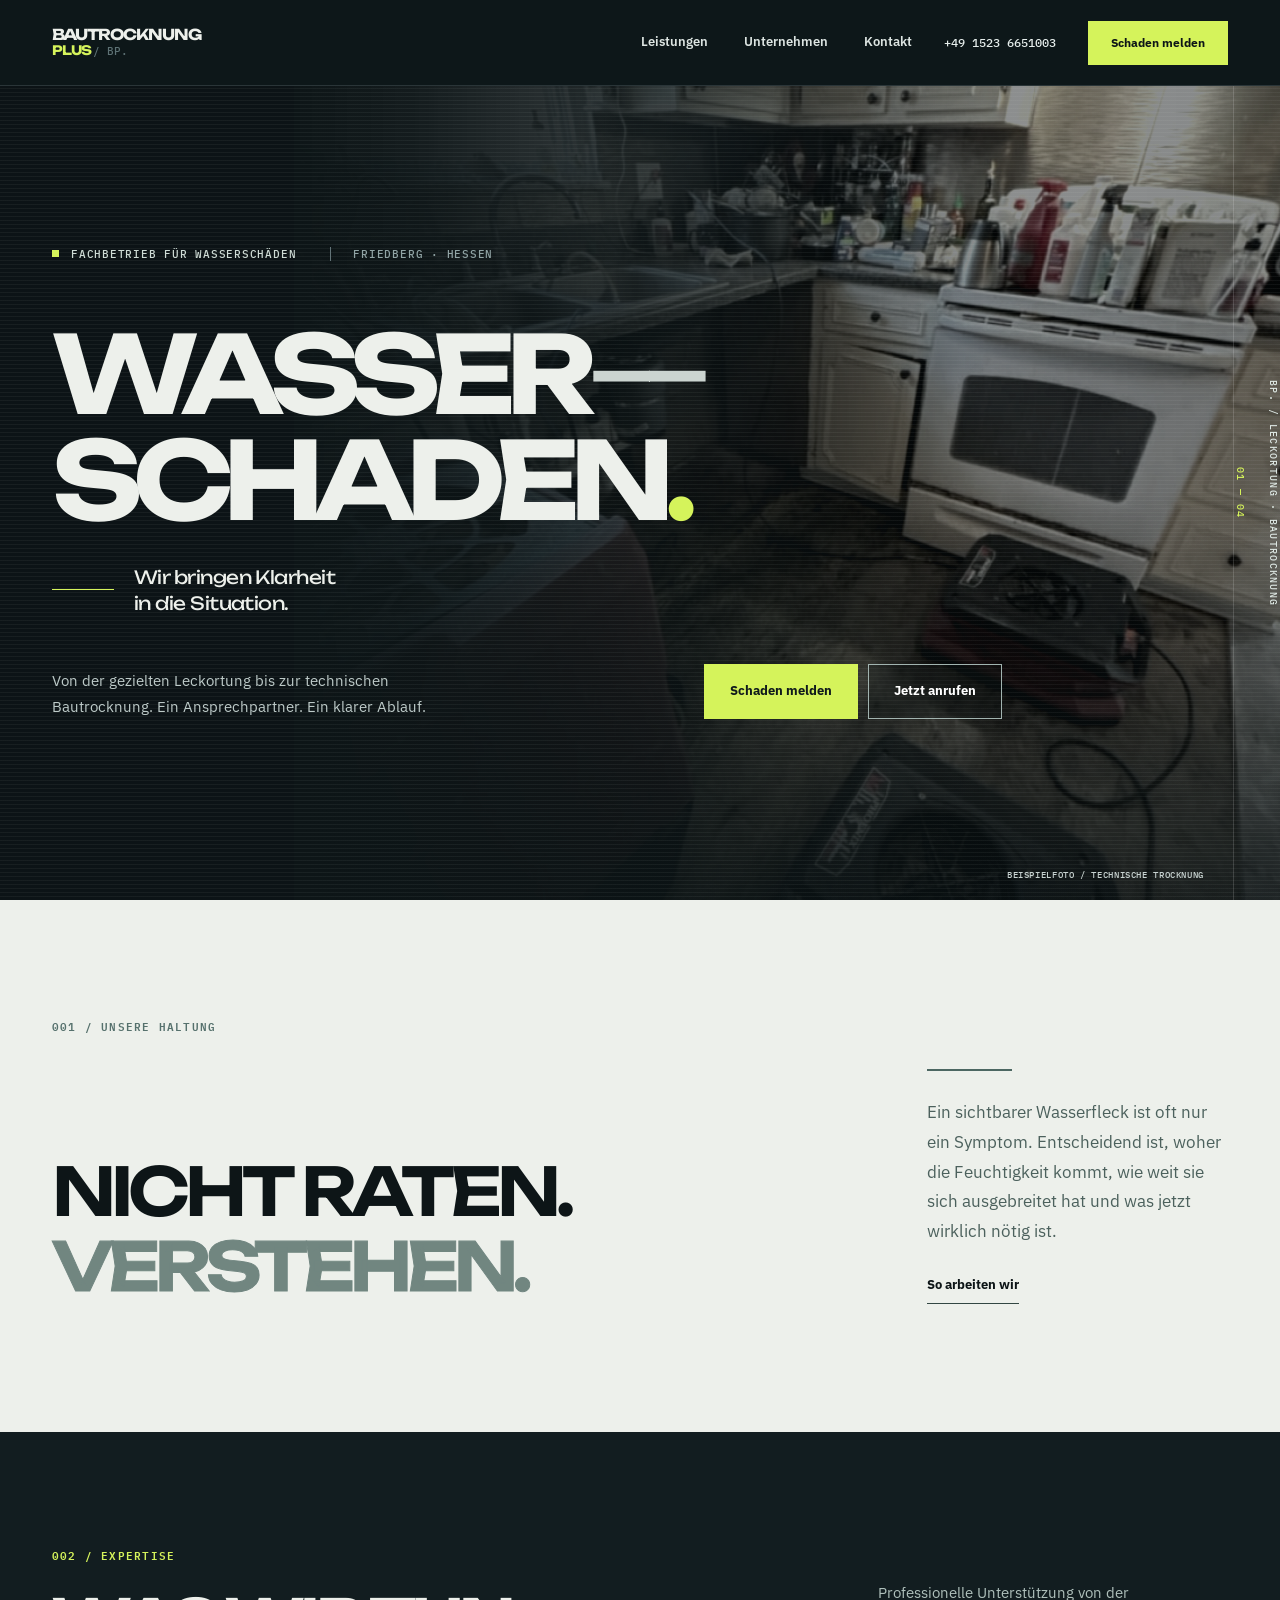
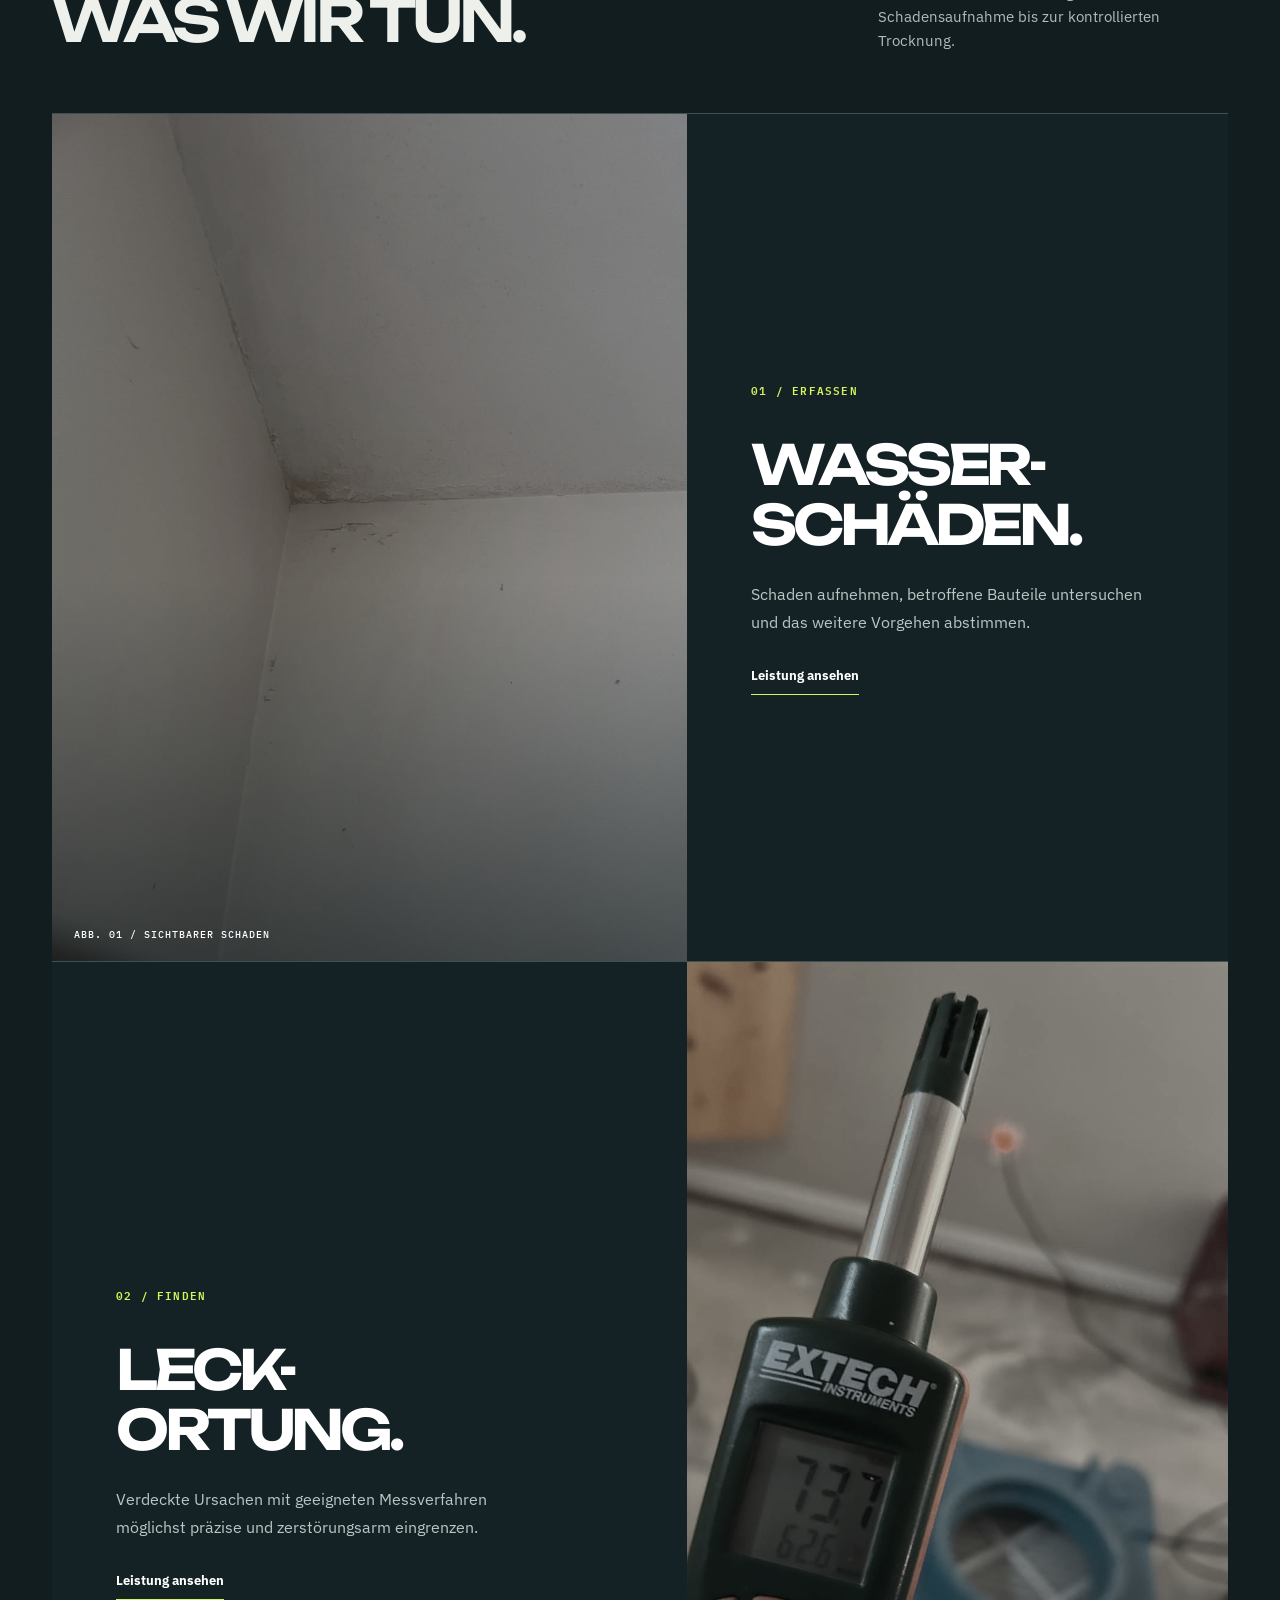
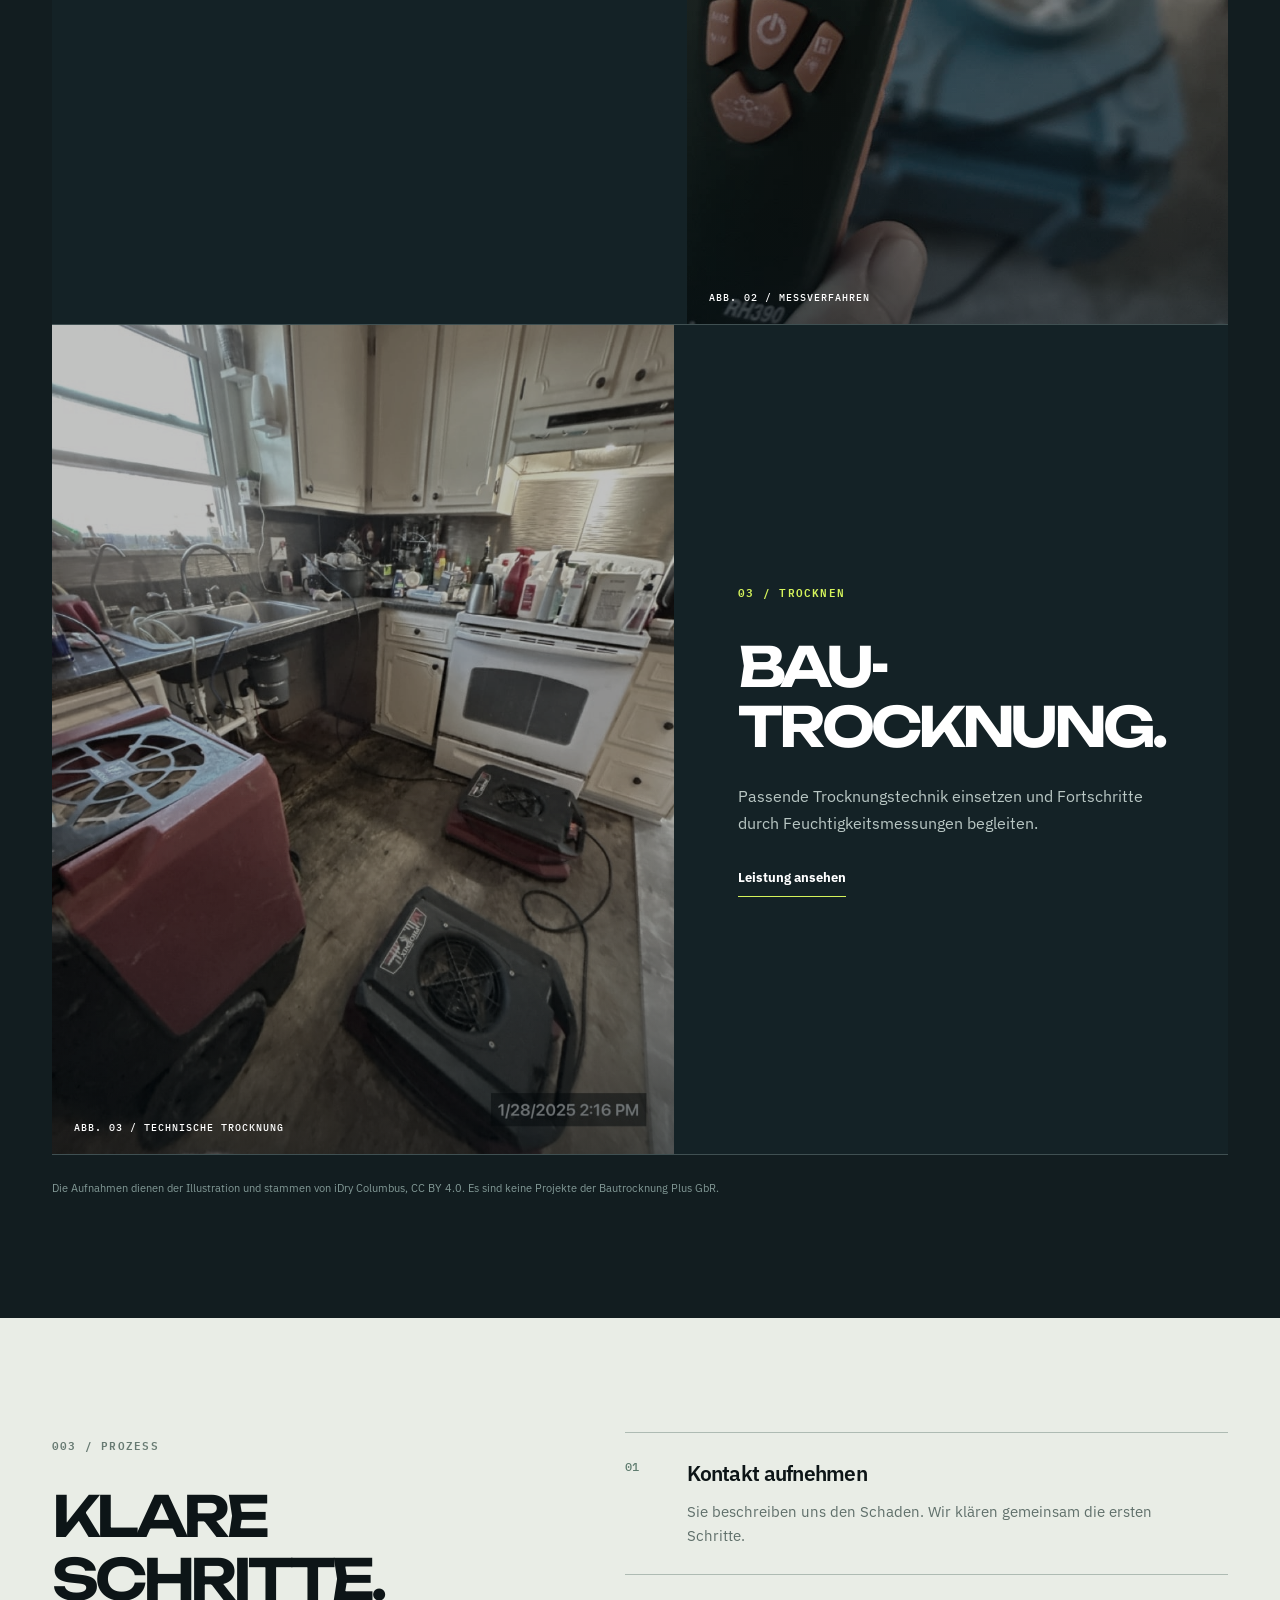
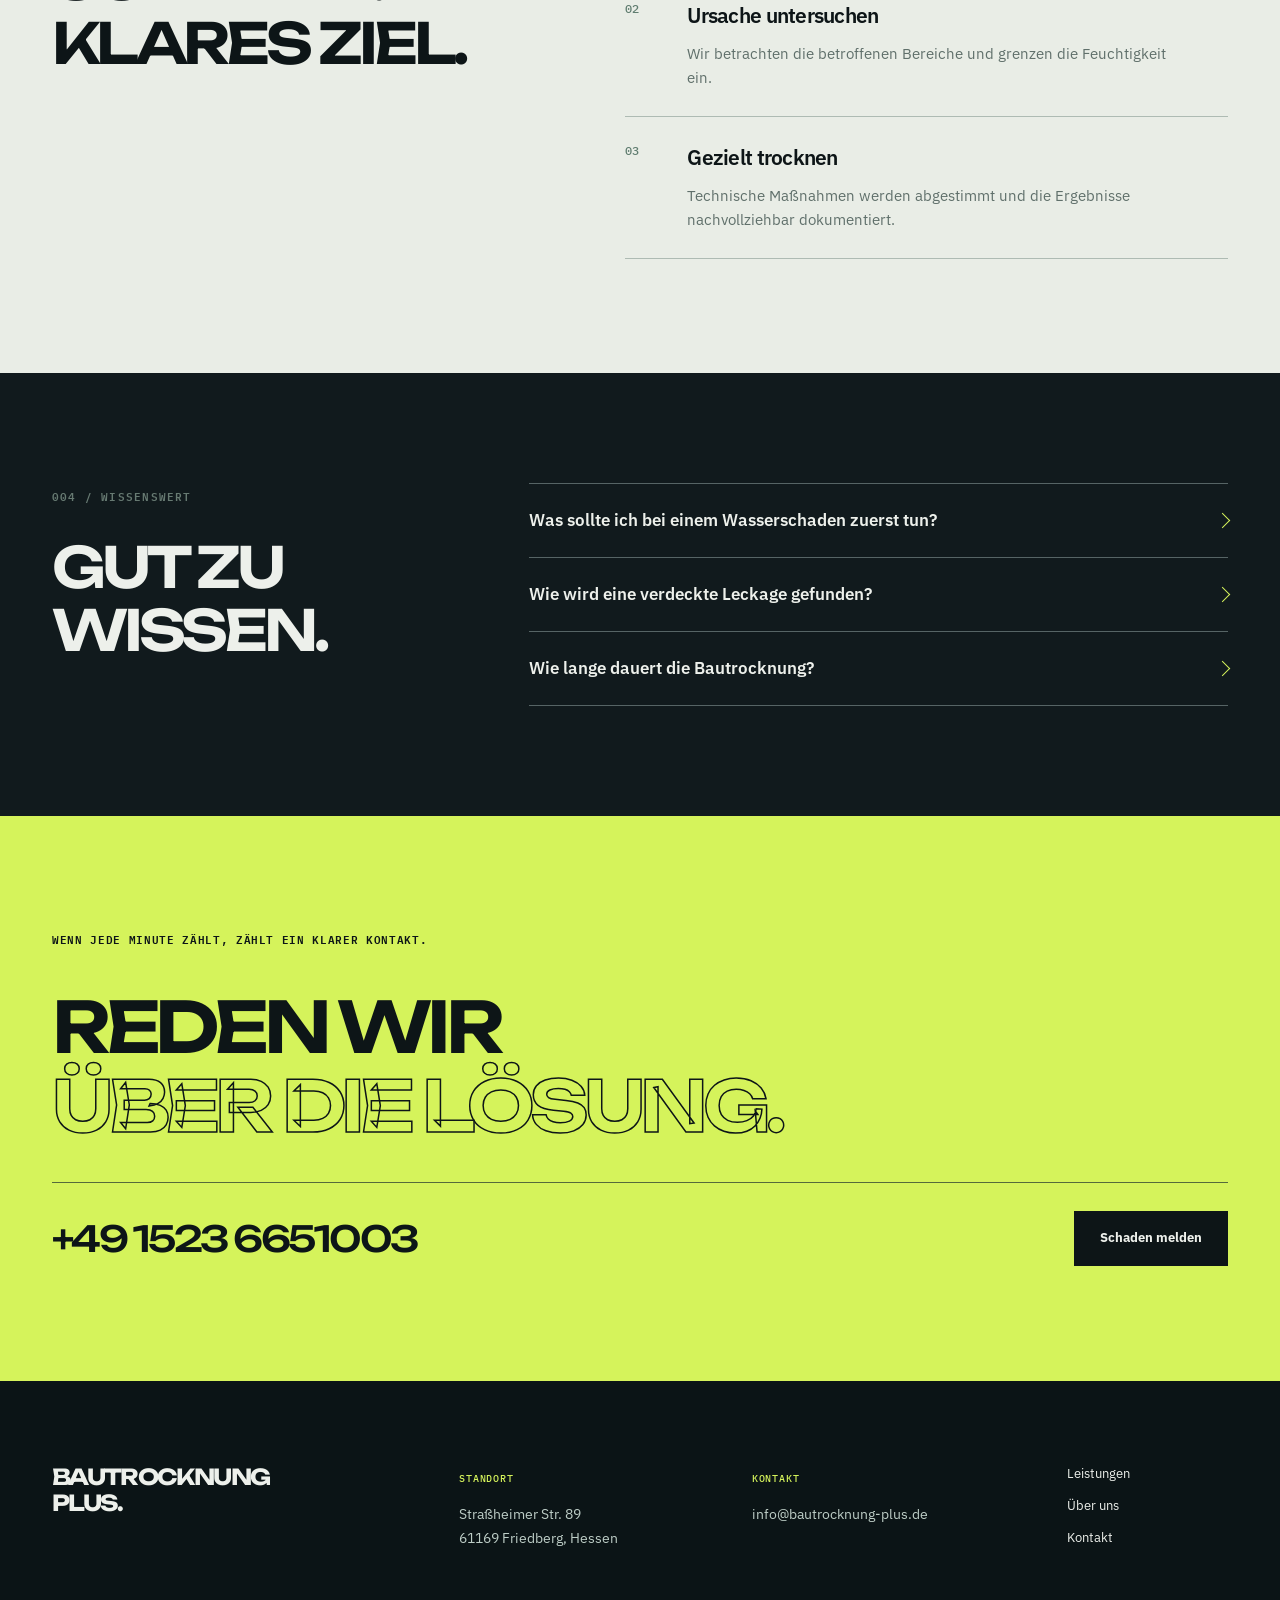
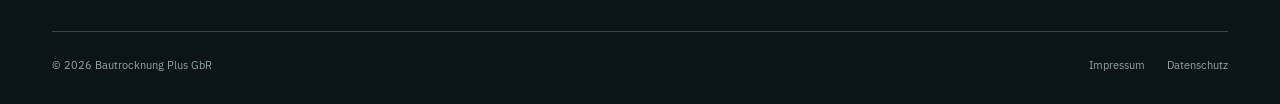
==== commit 4bd652d8: "Build Graphite / Signal flagship homepage with bespoke typography and service story" ====
--- a/index.html
+++ b/index.html
@@ -1,9 +1,7 @@
-<!DOCTYPE html>
-<html lang="de">
-<head>
+<!doctype html><html lang="de"><head>
 <meta charset="utf-8">
 <meta name="viewport" content="width=device-width,initial-scale=1">
-<meta name="theme-color" content="#efece3">
+<meta name="theme-color" content="#0d1517">
 <meta name="description" content="Bautrocknung Plus GbR in Friedberg: Ihr Ansprechpartner für Wasserschäden, Leckortung, Feuchtigkeitsmessung und technische Bautrocknung.">
 <meta name="robots" content="index,follow,max-image-preview:large">
 <link rel="canonical" href="https://www.bautrocknung-plus.de/">
@@ -17,115 +15,26 @@
 <meta property="og:url" content="https://www.bautrocknung-plus.de/">
 <link rel="icon" href="/assets/favicon.svg" type="image/svg+xml">
 <script type="application/ld+json">{"@context":"https://schema.org","@type":"LocalBusiness","name":"Bautrocknung Plus GbR","url":"https://www.bautrocknung-plus.de/","telephone":"+49 1523 6651003","email":"info@bautrocknung-plus.de","address":{"@type":"PostalAddress","streetAddress":"Straßheimer Str. 89","postalCode":"61169","addressLocality":"Friedberg","addressCountry":"DE"},"areaServed":"Friedberg (Hessen)","description":"Leckortung, Feuchtigkeitsmessung und technische Bautrocknung bei Wasserschäden."}</script>
-<link rel="stylesheet" href="/assets/design.css">
+<link rel="preconnect" href="https://fonts.googleapis.com"><link rel="preconnect" href="https://fonts.gstatic.com" crossorigin><link rel="stylesheet" href="/assets/vx.css">
 <link rel="stylesheet" href="/assets/flagship.css">
-<script defer src="/assets/site.js">
-</script>
+
 <script defer src="/assets/flagship.js"></script>
-<script defer src="/assets/design.js">
-</script>
-</head>
-<body class="flagship">
-<a class="skiplink" href="#main">Zum Inhalt springen</a>
-<header class="site-header">
-<div class="shell header-inner">
-<a class="brand" href="/" aria-label="Bautrocknung Plus – Startseite">
-<span class="brand-mark" aria-hidden="true">+</span>
-<span>BAUTROCKNUNG<br>PLUS<span class="brand-dot">.</span>
-</span>
-</a>
-<nav class="desktop-nav" aria-label="Hauptnavigation">
-<a data-nav href="/leistungen/">Leistungen</a>
-<a data-nav href="/ueber-uns/">Über uns</a>
-<a data-nav href="/kontakt/">Kontakt</a>
-</nav>
-<a class="header-phone" href="tel:+4915236651003">+49 1523 6651003</a>
-<a class="button small" href="/schaden-melden/">Schaden melden</a>
-<button id="menu-toggle" aria-label="Menü öffnen" aria-controls="mobile-nav" aria-expanded="false">Menü <span>+</span>
-</button>
-</div>
-<nav id="mobile-nav" aria-label="Mobile Navigation">
-<a data-nav href="/leistungen/">Leistungen</a>
-<a data-nav href="/ueber-uns/">Über uns</a>
-<a data-nav href="/kontakt/">Kontakt</a>
-<a href="/schaden-melden/">Schaden melden</a>
-<a href="tel:+4915236651003">+49 1523 6651003</a>
-</nav>
-</header>
+<script defer src="/assets/vx.js"></script>
+</head><body>
+<a class="skip" href="#main">Zum Inhalt springen</a>
+<header class="vx-header"><a class="vx-wordmark" href="/" aria-label="Bautrocknung Plus Startseite"><span class="vx-brand-primary">BAUTROCKNUNG</span><span class="vx-brand-secondary">PLUS <b> / BP.</b></span></a><nav class="vx-nav" aria-label="Hauptnavigation"><a href="/leistungen/">Leistungen</a><a href="/ueber-uns/">Unternehmen</a><a href="/kontakt/">Kontakt</a></nav><a class="vx-header-call" href="tel:+4915236651003">+49 1523 6651003</a><a class="vx-header-cta" href="/schaden-melden/">Schaden melden</a><button class="vx-menu" id="vx-menu" aria-controls="vx-mobile-nav" aria-expanded="false" aria-label="Menü öffnen"><i></i><i></i></button></header>
+<nav class="vx-mobile-nav" id="vx-mobile-nav" hidden aria-label="Mobile Navigation"><a href="/leistungen/">Leistungen</a><a href="/ueber-uns/">Unternehmen</a><a href="/kontakt/">Kontakt</a><a href="/schaden-melden/">Schaden melden</a></nav>
 <main id="main">
-<section class="depth-hero" aria-labelledby="depth-hero-title">
-  <div class="depth-hero-media" aria-hidden="true"><img src="/assets/ceiling-water-stain-corner-joint-damage-2.jpg" alt=""></div>
-  <div class="depth-hero-watermark" aria-hidden="true">B+</div>
-  <div class="depth-hero-inner">
-    <div class="depth-overline">BAUTROCKNUNG PLUS <span>FRIEDBERG · HESSEN</span></div>
-    <h1 id="depth-hero-title">Das Sichtbare<br>ist nur der<br><em>Anfang.</em></h1>
-    <div class="depth-hero-bottom">
-      <div><p class="depth-hero-intro">Ein Wasserfleck ist oft nur ein Hinweis. Wir finden die Ursache, messen die Feuchtigkeit und begleiten die technische Trocknung.</p>
-      <div class="depth-hero-actions"><a class="button" href="/schaden-melden/">Wasserschaden melden</a><a class="button outline" href="tel:+4915236651003">Jetzt anrufen</a></div></div>
-      <div class="depth-hero-side">WASSERSCHADEN<br>LECKORTUNG<br>BAUTROCKNUNG</div>
-    </div>
-    <div class="depth-hero-foot"><span>WENN WASSER VERBORGENE WEGE GEHT.</span><span>01 / DIE OBERFLÄCHE</span></div>
-  </div>
-</section>
-<section class="depth-reveal" aria-labelledby="depth-reveal-title">
-  <div class="depth-shell">
-  <div class="depth-section-meta">01 / UNTER DER OBERFLÄCHE</div>
-  <div class="depth-reveal-head"><h2 id="depth-reveal-title">Was Sie sehen, ist nicht alles.</h2><p>Feuchtigkeit bewegt sich durch Bauteile, oft ohne sofort sichtbar zu werden. Erkunden Sie, was sich unter der Oberfläche verbergen kann.</p></div>
-  <div class="depth-xray-frame" style="--depth-reveal:52%" id="depth-visual">
-    <img class="depth-xray-base" src="/assets/ceiling-water-stain-corner-joint-damage-2.jpg" alt="Sichtbarer Wasserfleck an einer Decke, Beispielbild">
-    <div class="depth-xray-under" aria-hidden="true"><img src="/assets/section.svg" alt=""></div>
-    <div class="depth-xray-divider" aria-hidden="true"><span class="depth-xray-handle">II</span></div>
-    <span class="depth-xray-label left">UNTER DER OBERFLÄCHE</span><span class="depth-xray-label right">SICHTBARER SCHADEN</span>
-    <input class="depth-xray-range" type="range" min="0" max="100" value="52" id="depth-range" aria-label="Sichtbaren Schaden und schematische Bauteilschichten vergleichen">
-  </div>
-  <div class="depth-reveal-note"><strong>Bewegen Sie die Trennlinie und wechseln Sie die Perspektive.</strong><span>Schematische Veranschaulichung, keine Messung und keine Darstellung eines realen Kundenprojekts.</span></div>
-  </div>
-</section>
-<section class="depth-services" id="leistungen" aria-labelledby="depth-services-title"><div class="depth-shell">
-  <div class="depth-services-head"><div><div class="depth-section-meta">02 / VON DER URSACHE ZUR LÖSUNG</div><h2 id="depth-services-title">Präzision in jedem Schritt.</h2></div><p>Drei Leistungen, ein Ziel: den Schaden verstehen und die passenden Schritte koordinieren.</p></div>
-  <article class="depth-service depth-in"><div class="depth-service-copy"><div class="depth-service-index">01 <span>VERSTEHEN</span></div><h3>Wasser-<br>schäden.</h3><p>Wir erfassen das Schadensbild und prüfen die betroffenen Bereiche. Damit klar wird, was als Nächstes notwendig ist.</p><a href="/wasserschaden/">Wasserschäden entdecken</a></div><div class="depth-service-media"><img loading="lazy" src="/assets/ceiling-water-stain-corner-joint-damage-2.jpg" alt="Feuchtigkeitsschaden an einer Decke"><span>01 / SCHADENSAUFNAHME</span></div></article>
-  <article class="depth-service depth-in"><div class="depth-service-copy"><div class="depth-service-index">02 <span>FINDEN</span></div><h3>Leck-<br>ortung.</h3><p>Geeignete Messtechnik hilft, verborgene Ursachen möglichst gezielt und zerstörungsarm einzugrenzen.</p><a href="/leckortung/">Leckortung entdecken</a></div><div class="depth-service-media"><img loading="lazy" src="/assets/extech-moisture-meter-wall-inspection-4.jpg" alt="Feuchtigkeitsmessgerät bei einer Wanduntersuchung"><span>02 / FEUCHTIGKEITSMESSUNG</span></div></article>
-  <article class="depth-service depth-in"><div class="depth-service-copy"><div class="depth-service-index">03 <span>BEHEBEN</span></div><h3>Bau-<br>trocknung.</h3><p>Mit geeigneten Geräten und regelmäßiger Kontrolle wird die Feuchtigkeit aus betroffenen Bauteilen entfernt.</p><a href="/bautrocknung/">Bautrocknung entdecken</a></div><div class="depth-service-media"><img loading="lazy" src="/assets/water-damage-drying-equipment-setup.jpg" alt="Professionelle Geräte bei der technischen Bautrocknung"><span>03 / TECHNISCHE TROCKNUNG</span></div></article>
-  <p class="depth-license">Die Fotos sind Beispiele von <a href="https://idrycolumbus.com/free-restoration-photos/">iDry Columbus</a> (CC BY 4.0), farblich bearbeitet und keine Aufnahmen von Bautrocknung Plus.</p>
+<section class="vx-hero"><div class="vx-hero-image" aria-hidden="true"><img src="/assets/water-damage-drying-equipment-setup.jpg" alt=""></div><div class="vx-hero-grain" aria-hidden="true"></div><div class="vx-hero-main"><div class="vx-index"><span class="vx-dot"></span><span>FACHBETRIEB FÜR WASSERSCHÄDEN</span><small>FRIEDBERG · HESSEN</small></div><h1>WASSER<span>—</span><br>SCHADEN<span class="vx-period">.</span></h1><div class="vx-hero-statement"><span class="vx-statement-line"></span><p>Wir bringen Klarheit<br>in die Situation.</p></div><div class="vx-hero-bottom"><p>Von der gezielten Leckortung bis zur technischen Bautrocknung. Ein Ansprechpartner. Ein klarer Ablauf.</p><div class="vx-actions"><a class="vx-button vx-button-signal" href="/schaden-melden/">Schaden melden</a><a class="vx-button vx-button-ghost" href="tel:+4915236651003">Jetzt anrufen</a></div></div></div><div class="vx-hero-rail"><span>BP. / LECKORTUNG · BAUTROCKNUNG</span><span>01 — 04</span></div><span class="vx-hero-caption">BEISPIELFOTO / TECHNISCHE TROCKNUNG</span></section>
+<section class="vx-intro" aria-labelledby="vx-intro-title"><div class="vx-container"><div class="vx-intro-index">001 / UNSERE HALTUNG</div><div class="vx-intro-grid"><h2 id="vx-intro-title">NICHT RATEN.<br><em>VERSTEHEN.</em></h2><div class="vx-intro-side"><div class="vx-mini-rule"></div><p>Ein sichtbarer Wasserfleck ist oft nur ein Symptom. Entscheidend ist, woher die Feuchtigkeit kommt, wie weit sie sich ausgebreitet hat und was jetzt wirklich nötig ist.</p><a class="vx-underlink" href="/ueber-uns/">So arbeiten wir</a></div></div></div></section>
+<section class="vx-services" id="leistungen" aria-labelledby="vx-services-title"><div class="vx-container"><div class="vx-section-head"><div><span>002 / EXPERTISE</span><h2 id="vx-services-title">WAS WIR TUN.</h2></div><p>Professionelle Unterstützung von der Schadensaufnahme bis zur kontrollierten Trocknung.</p></div>
+<a class="vx-service vx-s1" href="/wasserschaden/"><div class="vx-service-photo"><img src="/assets/ceiling-water-stain-corner-joint-damage-2.jpg" alt="Wasserfleck an einer beschädigten Decke – Beispielaufnahme" loading="lazy"><span>ABB. 01 / SICHTBARER SCHADEN</span></div><div class="vx-service-content"><span class="vx-service-no">01 / ERFASSEN</span><h3>WASSER-<br>SCHÄDEN.</h3><p>Schaden aufnehmen, betroffene Bauteile untersuchen und das weitere Vorgehen abstimmen.</p><span class="vx-service-link">Leistung ansehen</span></div></a>
+<a class="vx-service vx-s2" href="/leckortung/"><div class="vx-service-photo"><img src="/assets/extech-moisture-meter-wall-inspection-4.jpg" alt="Feuchtigkeitsmessgerät bei einer Wanduntersuchung – Beispielaufnahme" loading="lazy"><span>ABB. 02 / MESSVERFAHREN</span></div><div class="vx-service-content"><span class="vx-service-no">02 / FINDEN</span><h3>LECK-<br>ORTUNG.</h3><p>Verdeckte Ursachen mit geeigneten Messverfahren möglichst präzise und zerstörungsarm eingrenzen.</p><span class="vx-service-link">Leistung ansehen</span></div></a>
+<a class="vx-service vx-s3" href="/bautrocknung/"><div class="vx-service-photo"><img src="/assets/water-damage-drying-equipment-setup.jpg" alt="Geräte zur professionellen Bautrocknung – Beispielaufnahme" loading="lazy"><span>ABB. 03 / TECHNISCHE TROCKNUNG</span></div><div class="vx-service-content"><span class="vx-service-no">03 / TROCKNEN</span><h3>BAU-<br>TROCKNUNG.</h3><p>Passende Trocknungstechnik einsetzen und Fortschritte durch Feuchtigkeitsmessungen begleiten.</p><span class="vx-service-link">Leistung ansehen</span></div></a>
+<p class="vx-credit">Die Aufnahmen dienen der Illustration und stammen von iDry Columbus, CC BY 4.0. Es sind keine Projekte der Bautrocknung Plus GbR.</p>
 </div></section>
-<section class="depth-proof" aria-labelledby="depth-proof-title"><div class="depth-shell depth-proof-grid">
-  <div><div class="depth-section-meta" style="color:#d4b19c">03 / NÄCHSTER SCHRITT</div><h2 id="depth-proof-title">Wasser wartet nicht. <span style="color:#d09c82">Wir hören zu.</span></h2><p>Sie haben einen Wasserschaden oder Fragen zu einer feuchten Wand? Sprechen Sie direkt mit uns.</p></div>
-  <div class="depth-proof-right"><span>WIR SIND ERREICHBAR UNTER</span><a class="depth-phone" href="tel:+4915236651003">+49 1523 6651003</a><a class="button" href="/schaden-melden/">Schaden melden</a></div>
-</div></section>
-</main>
-
-<footer class="site-footer">
-<div class="shell footer-grid">
-<a class="brand" href="/" aria-label="Bautrocknung Plus – Startseite">
-<span class="brand-mark" aria-hidden="true">+</span>
-<span>BAUTROCKNUNG<br>PLUS<span class="brand-dot">.</span>
-</span>
-</a>
-<div>
-<span class="label">FRIEDBERG · HESSEN</span>
-<p>Straßheimer Str. 89<br>61169 Friedberg</p>
-<a href="mailto:info@bautrocknung-plus.de">info@bautrocknung-plus.de</a>
-</div>
-<nav aria-label="Fußnavigation">
-<a data-nav href="/leistungen/">Leistungen</a>
-<a data-nav href="/ueber-uns/">Über uns</a>
-<a data-nav href="/kontakt/">Kontakt</a>
-<a href="/wasserschaden/">Wasserschäden</a>
-<a href="/leckortung/">Leckortung</a>
-<a href="/bautrocknung/">Bautrocknung</a>
-</nav>
-</div>
-<div class="shell footer-bottom">
-<span>© 2026 Bautrocknung Plus GbR</span>
-<span>
-<a href="/impressum/">Impressum</a>
-<a href="/datenschutz/">Datenschutz</a>
-</span>
-</div>
-</footer>
-<div class="emergency-bar">
-<a href="tel:+4915236651003">Anrufen</a>
-<a href="/schaden-melden/">Schaden melden</a>
-</div>
-</body>
-</html>+<section class="vx-sequence"><div class="vx-container vx-sequence-grid"><div><span class="vx-overline">003 / PROZESS</span><h2>KLARE SCHRITTE.<br>KLARES ZIEL.</h2></div><div class="vx-sequence-list"><div><b>01</b><h3>Kontakt aufnehmen</h3><p>Sie beschreiben uns den Schaden. Wir klären gemeinsam die ersten Schritte.</p></div><div><b>02</b><h3>Ursache untersuchen</h3><p>Wir betrachten die betroffenen Bereiche und grenzen die Feuchtigkeit ein.</p></div><div><b>03</b><h3>Gezielt trocknen</h3><p>Technische Maßnahmen werden abgestimmt und die Ergebnisse nachvollziehbar dokumentiert.</p></div></div></div></section>
+<section class="vx-faq"><div class="vx-container vx-faq-grid"><div><span class="vx-overline">004 / WISSENSWERT</span><h2>GUT ZU<br>WISSEN.</h2></div><div class="vx-faq-list"><details><summary>Was sollte ich bei einem Wasserschaden zuerst tun?</summary><p>Stoppen Sie bei gefahrloser Möglichkeit die Wasserzufuhr. Bei Stromgefahr Abstand halten und geeignete Fach- oder Notdienste kontaktieren. Dokumentieren Sie den Schaden.</p></details><details><summary>Wie wird eine verdeckte Leckage gefunden?</summary><p>Je nach Situation kommen Feuchtigkeitsmessungen und weitere geeignete Verfahren zum Einsatz, um die Ursache möglichst präzise einzugrenzen.</p></details><details><summary>Wie lange dauert die Bautrocknung?</summary><p>Das hängt von Baustoff, Ausmaß der Durchfeuchtung und angewendetem Verfahren ab. Eine Einschätzung erfolgt nach Sichtung der Situation.</p></details></div></div></section>
+<section class="vx-end"><div class="vx-container"><span>WENN JEDE MINUTE ZÄHLT, ZÄHLT EIN KLARER KONTAKT.</span><h2>REDEN WIR<br><em>ÜBER DIE LÖSUNG.</em></h2><div class="vx-end-row"><a href="tel:+4915236651003">+49 1523 6651003</a><a class="vx-button vx-button-dark" href="/schaden-melden/">Schaden melden</a></div></div></section>
+</main><footer class="vx-footer"><div class="vx-container"><div class="vx-footer-top"><a class="vx-footer-logo" href="/">BAUTROCKNUNG<br>PLUS.</a><div><span>STANDORT</span><p>Straßheimer Str. 89<br>61169 Friedberg, Hessen</p></div><div><span>KONTAKT</span><p><a href="mailto:info@bautrocknung-plus.de">info@bautrocknung-plus.de</a></p></div><nav><a href="/leistungen/">Leistungen</a><a href="/ueber-uns/">Über uns</a><a href="/kontakt/">Kontakt</a></nav></div><div class="vx-footer-bottom"><span>© 2026 Bautrocknung Plus GbR</span><div><a href="/impressum/">Impressum</a><a href="/datenschutz/">Datenschutz</a></div></div></div></footer><div class="vx-mobile-ctas"><a href="tel:+4915236651003">Anrufen</a><a href="/schaden-melden/">Schaden melden</a></div>
+</body></html>
--- a/assets/vx.css
+++ b/assets/vx.css
@@ -0,0 +1,15 @@
+@import url('https://fonts.googleapis.com/css2?family=IBM+Plex+Mono:wght@400;500;600&family=IBM+Plex+Sans:wght@400;500;600;700&family=Unbounded:wght@400;500;600;700;800&display=swap');
+:root{--ink:#0d1517;--ink2:#111c1f;--ink3:#1c2a2e;--chalk:#edf0eb;--gray:#a8b2af;--signal:#d5f35b;--stroke:#344247;--header-height:86px}*{box-sizing:border-box}html{scroll-behavior:smooth;scroll-padding-top:90px}body{margin:0;background:var(--ink);color:var(--chalk);font:400 16px/1.6 'IBM Plex Sans',Arial,sans-serif}a{text-decoration:none;color:inherit}img{display:block;max-width:100%}h1,h2,h3,p,figure{margin:0}button{font:inherit;cursor:pointer}button,a{touch-action:manipulation}a:focus-visible,button:focus-visible,summary:focus-visible{outline:2px solid var(--signal);outline-offset:5px}::selection{background:var(--signal);color:var(--ink)}.skip{position:absolute;left:-999px;top:4px;z-index:150;background:var(--signal);color:var(--ink);padding:12px}.skip:focus{left:8px}.vx-container{width:min(1350px,calc(100% - 104px));margin:auto}
+.vx-header{display:flex;align-items:center;gap:32px;padding:0 52px;height:var(--header-height);background:#0d1719;position:relative;z-index:20;border-bottom:1px solid #2a3538}.vx-wordmark{display:flex;flex-direction:column;gap:2px;min-width:240px;line-height:1.05;font-family:'Unbounded',sans-serif;letter-spacing:-.06em;font-weight:700}.vx-brand-primary{font-size:15px}.vx-brand-secondary{font-size:13px;color:var(--signal)}.vx-brand-secondary b{font:500 11px 'IBM Plex Mono',monospace;color:#5e7275;letter-spacing:0}.vx-nav{display:flex;gap:36px;margin-left:auto}.vx-nav a{font-size:13px;font-weight:600;color:#dde5e2;transition:color .2s}.vx-nav a:hover{color:var(--signal)}.vx-header-call{font:500 12px 'IBM Plex Mono',monospace;white-space:nowrap;color:#e6eeec}.vx-header-cta{display:inline-flex;justify-content:center;align-items:center;padding:0 23px;height:44px;white-space:nowrap;background:var(--signal);color:var(--ink);font-weight:700;font-size:12px;transition:background .22s}.vx-header-cta:hover{background:#fff}.vx-menu,.vx-mobile-nav{display:none}
+.vx-hero{min-height:min(900px,calc(100svh - var(--header-height)));position:relative;overflow:hidden;background:#0c1316;isolation:isolate;display:flex;flex-direction:column}.vx-hero-image{position:absolute;inset:0 0 0 23%;z-index:-3;overflow:hidden;background:linear-gradient(140deg,#344447,#080c0e)}.vx-hero-image img{width:100%;height:100%;object-fit:cover;object-position:54% 50%;filter:grayscale(.66) contrast(1.24) brightness(.71);transform:scale(1.03);animation:vx-intro-img 1.4s ease-out both}.vx-hero-image:before{content:'';position:absolute;inset:0;z-index:1;background:linear-gradient(90deg,#0d1517 0%,rgba(13,21,23,.96) 12%,rgba(13,21,23,.74) 39%,rgba(13,21,23,.24) 70%,rgba(13,21,23,.28) 100%),linear-gradient(0deg,rgba(8,15,17,.8),transparent 50%)}.vx-hero-grain{position:absolute;inset:0;pointer-events:none;opacity:.12;z-index:-1;background:repeating-linear-gradient(0deg,transparent 0,transparent 3px,#d0dcd4 4px)}.vx-hero-main{flex:1;padding:76px max(52px,calc((100% - 1350px)/2)) 96px;display:flex;flex-direction:column;justify-content:center;position:relative}.vx-index{display:flex;align-items:center;gap:12px;font:500 11px 'IBM Plex Mono',monospace;letter-spacing:.07em;color:#cedbd5}.vx-index small{margin-left:22px;padding-left:22px;border-left:1px solid #637478;font:inherit;color:#91a4a5}.vx-dot{display:block;width:7px;height:7px;background:var(--signal)}.vx-hero h1{font:700 clamp(66px,8.4vw,145px)/.99 'Unbounded',sans-serif;letter-spacing:-.095em;text-transform:uppercase;margin:60px 0 0;max-width:1420px;position:relative;z-index:3;text-wrap:balance;animation:vx-in .9s .05s ease-out both}.vx-hero h1>span:first-child{font-weight:400;color:#cbd4d0}.vx-period{color:var(--signal)}.vx-hero-statement{margin-top:30px;display:flex;align-items:center;gap:20px}.vx-statement-line{height:1px;width:62px;background:var(--signal)}.vx-hero-statement p{font-family:'Unbounded',sans-serif;font-size:clamp(14px,1.42vw,22px);font-weight:400;letter-spacing:-.03em;line-height:1.45}.vx-hero-bottom{max-width:950px;margin-top:48px;display:flex;align-items:end;justify-content:space-between;gap:38px}.vx-hero-bottom>p{font-size:15px;line-height:1.7;max-width:430px;color:#bdcac8}.vx-actions{display:flex;gap:10px;flex-wrap:wrap}.vx-button{display:inline-flex;align-items:center;justify-content:center;text-align:center;min-height:55px;padding:0 25px;font-size:13px;font-weight:700;white-space:nowrap;transition:color .2s,background .2s,border-color .2s}.vx-button-signal{background:var(--signal);color:#101a1c;border:1px solid var(--signal)}.vx-button-signal:hover{background:white;border-color:white}.vx-button-ghost{border:1px solid #a2b4b0;color:#fff;background:#10171944}.vx-button-ghost:hover{background:white;color:#111819;border-color:white}.vx-hero-rail{position:absolute;right:0;top:0;height:100%;width:47px;border-left:1px solid #ffffff26;display:flex;align-items:center;justify-content:space-between;flex-direction:column;writing-mode:vertical-rl;padding:39px 0;font:500 10px 'IBM Plex Mono',monospace;letter-spacing:.13em;color:#dce6e2}.vx-hero-caption{position:absolute;bottom:20px;right:76px;font:500 9px 'IBM Plex Mono',monospace;letter-spacing:.07em;color:#c8d3d1}.vx-hero-rail span:last-child{color:var(--signal)}
+.vx-intro{background:var(--chalk);color:var(--ink);padding:116px 0 128px}.vx-intro-index,.vx-overline,.vx-section-head span,.vx-service-no{font:600 11px 'IBM Plex Mono',monospace;letter-spacing:.11em}.vx-intro-index{color:#56716d}.vx-intro-grid{display:grid;grid-template-columns:1.45fr .55fr;gap:80px;align-items:end;margin-top:34px}.vx-intro h2,.vx-section-head h2,.vx-sequence h2,.vx-faq h2,.vx-end h2{font-family:'Unbounded',sans-serif;letter-spacing:-.075em;font-weight:600;line-height:1.12}.vx-intro h2{font-size:clamp(43px,5.2vw,83px)}.vx-intro h2 em{font-style:normal;color:#718680;-webkit-text-stroke:1px #718680}.vx-intro-side{max-width:360px}.vx-mini-rule{width:85px;height:2px;background:#4c6762;margin-bottom:27px}.vx-intro-side p{font-size:17px;color:#4c615d;line-height:1.75}.vx-underlink{font-size:13px;font-weight:700;margin-top:28px;border-bottom:1px solid #334743;display:inline-block;padding-bottom:7px}.vx-underlink:hover{color:#62796d}
+.vx-services{padding:110px 0 120px;background:#121d20}.vx-section-head{display:flex;align-items:end;justify-content:space-between;gap:70px;margin-bottom:60px}.vx-section-head span{color:var(--signal)}.vx-section-head h2{font-size:clamp(38px,4.6vw,67px);margin-top:20px}.vx-section-head>p{max-width:350px;color:#aebfba;font-size:15px}.vx-service{display:grid;grid-template-columns:1.08fr .92fr;align-items:stretch;min-height:465px;overflow:hidden;border-top:1px solid #405052;transition:background .25s;color:#fff}.vx-service:last-of-type{border-bottom:1px solid #405052}.vx-service-photo{min-height:465px;position:relative;overflow:hidden;background:#33413f}.vx-service-photo img{height:100%;width:100%;object-fit:cover;filter:grayscale(.58) brightness(.76);transition:transform .7s cubic-bezier(.22,1,.36,1),filter .35s}.vx-service:hover img{filter:grayscale(.17) brightness(.92);transform:scale(1.045)}.vx-service-photo:after{content:'';position:absolute;inset:0;background:linear-gradient(0deg,#06111680,transparent 45%)}.vx-service-photo span{position:absolute;bottom:20px;left:22px;z-index:1;font:500 10px 'IBM Plex Mono',monospace;letter-spacing:.1em}.vx-service-content{padding:47px clamp(32px,5vw,85px);display:flex;flex-direction:column;align-items:flex-start;justify-content:center;background:#142226;transition:background .22s}.vx-service:hover .vx-service-content{background:#22343a}.vx-service-no{color:var(--signal);margin-bottom:35px}.vx-service h3{font:650 clamp(42px,4.3vw,72px)/1.09 'Unbounded',sans-serif;letter-spacing:-.075em}.vx-service-content p{max-width:420px;color:#b9c7c4;font-size:16px;line-height:1.73;margin-top:27px}.vx-service-link{font-size:13px;font-weight:700;border-bottom:1px solid var(--signal);margin-top:30px;padding-bottom:7px}.vx-s2 .vx-service-photo{order:2}.vx-s2 .vx-service-content{order:1}.vx-credit{font-size:11px;color:#829996;padding-top:25px}.vx-credit a{text-decoration:underline}
+.vx-sequence{background:#e9ede6;color:var(--ink);padding:114px 0}.vx-sequence-grid{display:grid;grid-template-columns:.88fr 1.12fr;gap:100px}.vx-overline{color:#677a72}.vx-sequence h2,.vx-faq h2{font-size:clamp(36px,4.4vw,65px);margin-top:28px}.vx-sequence-list{border-top:1px solid #aebbb3}.vx-sequence-list>div{border-bottom:1px solid #aebbb3;display:grid;grid-template-columns:42px 1fr;gap:8px 20px;padding:26px 0}.vx-sequence-list b{font:500 12px 'IBM Plex Mono',monospace;color:#607d70;grid-row:1/3}.vx-sequence-list h3{font:600 21px 'IBM Plex Sans',sans-serif;letter-spacing:-.035em}.vx-sequence-list p{font-size:15px;color:#60706b;max-width:500px;margin-top:5px}
+.vx-faq{background:#111a1d;padding:110px 0}.vx-faq-grid{display:grid;grid-template-columns:.7fr 1.3fr;gap:100px}.vx-faq h2{font-size:clamp(38px,4.4vw,62px)}.vx-faq-list{border-top:1px solid #566465}.vx-faq-list details{padding:23px 0;border-bottom:1px solid #566465}.vx-faq-list summary{cursor:pointer;list-style:none;font-size:17px;font-weight:600;display:flex;justify-content:space-between;align-items:center;gap:20px}.vx-faq-list summary::-webkit-details-marker{display:none}.vx-faq-list summary:after{content:'';width:10px;height:10px;border-top:1px solid var(--signal);border-right:1px solid var(--signal);transform:rotate(45deg);transition:transform .2s}.vx-faq-list details[open] summary:after{transform:rotate(135deg)}.vx-faq-list p{font-size:15px;color:#b0c1bb;margin-top:16px;max-width:630px}
+.vx-end{padding:110px 0 115px;background:var(--signal);color:var(--ink)}.vx-end .vx-container>span{font:600 11px 'IBM Plex Mono',monospace;letter-spacing:.06em}.vx-end h2{font-size:clamp(44px,5.5vw,84px);margin:36px 0}.vx-end h2 em{font-style:normal;-webkit-text-stroke:1.5px var(--ink);color:transparent}.vx-end-row{display:flex;align-items:center;justify-content:space-between;border-top:1px solid #556a3c;padding-top:28px;gap:24px}.vx-end-row>a:first-child{font:500 clamp(21px,2.8vw,40px) 'Unbounded',sans-serif;letter-spacing:-.07em}.vx-button-dark{background:var(--ink);color:var(--chalk);border:1px solid var(--ink)}.vx-button-dark:hover{background:var(--chalk);color:var(--ink)}
+.vx-footer{background:#0b1416;padding:83px 0 30px}.vx-footer-top{display:grid;grid-template-columns:1.6fr 1.1fr 1.2fr .7fr;gap:40px}.vx-footer-logo{font:700 22px/1.18 'Unbounded',sans-serif;letter-spacing:-.075em}.vx-footer-top span{font:500 10px 'IBM Plex Mono',monospace;color:var(--signal);letter-spacing:.08em}.vx-footer-top p{color:#bdcdc6;font-size:14px;line-height:1.7;margin-top:14px}.vx-footer-top nav{display:grid;gap:9px;font-size:13px}.vx-footer-top nav a:hover,.vx-footer-top p a:hover{color:var(--signal)}.vx-footer-bottom{margin-top:80px;display:flex;justify-content:space-between;gap:25px;border-top:1px solid #344649;padding-top:25px;font-size:11px;color:#91a7a2}.vx-footer-bottom>div{display:flex;gap:22px}.vx-mobile-ctas{display:none}
+@keyframes vx-in{from{opacity:0;transform:translateY(30px)}to{opacity:1;transform:translateY(0)}}@keyframes vx-intro-img{from{transform:scale(1.09);opacity:.7}to{transform:scale(1.03);opacity:1}}
+@media(max-width:1250px){.vx-header{padding:0 32px;gap:25px}.vx-nav{gap:22px}.vx-header-call{display:none}.vx-container{width:calc(100% - 80px)}.vx-hero-main{padding-left:40px;padding-right:80px}.vx-hero h1{font-size:clamp(66px,8vw,108px)}.vx-service h3{font-size:clamp(38px,4.3vw,60px)}}
+@media(max-width:900px){.vx-header{height:74px;--header-height:74px}.vx-nav,.vx-header-call,.vx-header-cta{display:none}.vx-menu{display:flex;flex-direction:column;align-items:center;justify-content:center;gap:6px;margin-left:auto;width:46px;height:46px;background:transparent;border:1px solid #546569}.vx-menu i{display:block;height:1px;width:19px;background:#f4f6f3;transition:transform .2s}.vx-menu[aria-expanded='true'] i:first-child{transform:translateY(3.5px) rotate(45deg)}.vx-menu[aria-expanded='true'] i:last-child{transform:translateY(-3.5px) rotate(-45deg)}.vx-mobile-nav:not([hidden]){display:flex;position:absolute;top:74px;left:0;right:0;z-index:19;flex-direction:column;background:#132125;padding:14px 32px 28px;border-bottom:1px solid #415356}.vx-mobile-nav a{padding:16px 0;border-bottom:1px solid #35484b}.vx-hero{min-height:740px}.vx-hero-main{padding:70px 40px 80px}.vx-index small{display:none}.vx-hero-bottom{align-items:flex-start;flex-direction:column;gap:24px}.vx-hero-rail{display:none}.vx-hero-caption{right:33px}.vx-intro-grid{grid-template-columns:1fr;gap:36px}.vx-intro-side{max-width:700px}.vx-service{grid-template-columns:1fr 1fr}.vx-service h3{font-size:clamp(31px,4.5vw,45px)}.vx-service-content{padding:32px}.vx-sequence-grid,.vx-faq-grid{gap:50px}.vx-footer-top{grid-template-columns:1fr 1fr}}
+@media(max-width:640px){.vx-container{width:calc(100% - 36px)}.vx-header{padding:0 18px;height:70px}.vx-wordmark{min-width:0}.vx-brand-primary{font-size:12px}.vx-brand-secondary{font-size:11px}.vx-mobile-nav:not([hidden]){top:70px;padding:14px 18px 24px}.vx-hero{min-height:calc(100svh - 70px);max-height:none}.vx-hero-image{inset:0}.vx-hero-image:before{background:linear-gradient(0deg,rgba(10,18,20,.85),rgba(10,18,20,.73) 51%,rgba(10,18,20,.43)),linear-gradient(90deg,rgba(10,18,20,.85),transparent)}.vx-hero-image img{object-position:55% 50%}.vx-hero-main{padding:70px 18px 77px;justify-content:center}.vx-index{font-size:9px}.vx-hero h1{font-size:clamp(42px,10.6vw,70px);letter-spacing:-.075em;margin-top:55px}.vx-hero-statement{margin-top:27px;gap:11px}.vx-statement-line{width:30px}.vx-hero-statement p{font-size:13px}.vx-hero-bottom{margin-top:35px;gap:26px}.vx-hero-bottom>p{font-size:14px}.vx-actions{width:100%;display:grid;grid-template-columns:1fr 1fr;gap:8px}.vx-button{padding:0 12px;font-size:11px;min-height:49px}.vx-hero-caption{bottom:14px;right:18px;font-size:8px}.vx-intro{padding:76px 0 80px}.vx-intro-index,.vx-overline,.vx-section-head span{font-size:10px}.vx-intro h2{font-size:clamp(34px,8.8vw,50px)}.vx-intro-grid{margin-top:28px}.vx-intro-side p{font-size:15px}.vx-services{padding:78px 0}.vx-section-head{display:block;margin-bottom:40px}.vx-section-head h2{font-size:clamp(34px,9vw,49px)}.vx-section-head>p{margin-top:25px;font-size:14px}.vx-service{display:flex;flex-direction:column;min-height:0}.vx-service-photo,.vx-s2 .vx-service-photo{order:0;min-height:240px;height:240px}.vx-service-content,.vx-s2 .vx-service-content{order:1;padding:30px 24px 34px}.vx-service-no{margin-bottom:19px;font-size:10px}.vx-service h3{font-size:clamp(36px,9vw,54px)}.vx-service-content p{font-size:14px;margin-top:19px}.vx-service-link{margin-top:22px}.vx-credit{font-size:10px}.vx-sequence{padding:78px 0}.vx-sequence-grid,.vx-faq-grid{grid-template-columns:1fr;gap:32px}.vx-sequence h2,.vx-faq h2{font-size:clamp(35px,8vw,46px)}.vx-sequence-list>div{gap:8px 13px;padding:20px 0}.vx-sequence-list h3{font-size:19px}.vx-sequence-list p{font-size:13px}.vx-faq{padding:78px 0}.vx-faq-list summary{font-size:14px}.vx-faq-list p{font-size:13px}.vx-end{padding:74px 0 90px}.vx-end h2{font-size:clamp(37px,8.3vw,51px)}.vx-end-row{display:grid;gap:28px}.vx-end-row>a:first-child{font-size:clamp(21px,6vw,30px)}.vx-footer{padding:65px 0 105px}.vx-footer-top{grid-template-columns:1fr;gap:28px}.vx-footer-logo{font-size:19px}.vx-footer-top nav{grid-template-columns:repeat(3,1fr)}.vx-footer-bottom{margin-top:55px;font-size:10px;display:block}.vx-footer-bottom>div{margin-top:14px}.vx-mobile-ctas{position:fixed;bottom:0;left:0;right:0;display:grid;grid-template-columns:1fr 1.3fr;gap:8px;padding:10px 14px calc(10px + env(safe-area-inset-bottom));background:#0e191b;z-index:30;box-shadow:0 -4px 22px #0003}.vx-mobile-ctas a{text-align:center;padding:13px 10px;font-size:12px;font-weight:700;border:1px solid #718384}.vx-mobile-ctas a:last-child{background:var(--signal);border-color:var(--signal);color:var(--ink)}}
+@media(prefers-reduced-motion:reduce){html{scroll-behavior:auto}*,*:before,*:after{animation:none!important;transition:none!important}}
--- a/assets/flagship.css
+++ b/assets/flagship.css
@@ -156,3 +156,62 @@
 @media(prefers-reduced-motion:reduce){.depth-in{opacity:1!important;transform:none!important}.depth-service-media img{transition:none!important}}
 /* Content remains visible for full-page screenshots, slow devices and script failure. */
 .depth-in,.depth-in.is-visible{opacity:1;transform:none}
+
+/* Interior architecture — shared visual discipline, not homepage copies. */
+body:not(.flagship) .page-hero{
+  background:#e5e4dc;
+  padding:82px 0 104px;
+  position:relative;isolation:isolate;
+  border-bottom:1px solid #bbbeb4;
+}
+body:not(.flagship) .page-hero:after{
+  content:"";position:absolute;inset:0 0 auto 0;height:1px;
+  background:linear-gradient(90deg,#b27d67 0 11%,transparent 11%);
+  pointer-events:none
+}
+body:not(.flagship) .page-hero .breadcrumbs{font-size:10px;letter-spacing:.08em;color:#74786f;margin-bottom:64px}
+body:not(.flagship) .page-hero .eyebrow{font-size:10px;letter-spacing:.16em;color:#966e5e}
+body:not(.flagship) .page-hero h1{
+  max-width:1060px;font-weight:780;
+  font-size:clamp(55px,7.4vw,111px);line-height:1;letter-spacing:-.076em;
+  color:#223333;margin:22px 0 34px;text-wrap:balance;
+}
+body:not(.flagship) .page-hero p{max-width:690px;font-size:17px;line-height:1.75;color:#4e5d5b}
+body:not(.flagship) .interior-wasserschaden .page-hero{background:#e9dfd6}
+body:not(.flagship) .interior-leckortung .page-hero{background:#dce2db}
+body:not(.flagship) .interior-bautrocknung .page-hero{background:#e7e1d4}
+body:not(.flagship) .split{gap:clamp(35px,6vw,105px)}
+body:not(.flagship) .split-image{background:#bcc0b6}
+body:not(.flagship) .split-image img,
+body:not(.flagship) .split img{height:min(530px,55vw);object-fit:cover;filter:grayscale(.26) contrast(1.04)}
+body:not(.flagship) .page-section h2{font-weight:780;font-size:clamp(41px,4.8vw,70px);line-height:1.12;letter-spacing:-.066em}
+body:not(.flagship) .page-section p{font-size:15px;line-height:1.8;color:#526361}
+body:not(.flagship) .service-directory .service-row{grid-template-columns:64px 1.3fr 1fr;gap:25px;padding:31px 0;transition:background .25s,padding .25s}
+body:not(.flagship) .service-directory .service-row h3{font-size:clamp(36px,4.4vw,65px);font-weight:760;line-height:1.06}
+body:not(.flagship) .service-directory .service-row p{font-size:14px;max-width:340px}
+body:not(.flagship) .service-directory .row-plus{display:none}
+body:not(.flagship) .service-directory .service-n{font-size:12px;color:#ad644d}
+body:not(.flagship) .service-directory .service-row:hover{background:#e5e4db}
+body:not(.flagship) .service-directory .service-row:hover{padding-left:16px}
+body:not(.flagship) .contact-close{border-top:1px solid #b1bbb5;padding-top:70px;padding-bottom:86px}
+body:not(.flagship) .contact-close h2{font-weight:780}
+body:not(.flagship) .site-footer .brand,
+body:not(.flagship) .site-footer nav a{color:#e6e9e1}
+body:not(.flagship) .form-panel input,
+body:not(.flagship) .form-panel textarea,
+body:not(.flagship) .form-panel select{border-color:#9eaaa3;background:#f6f4ec}
+body:not(.flagship) .form-panel input:focus-visible,
+body:not(.flagship) .form-panel textarea:focus-visible{outline:2px solid #b6755e;outline-offset:2px}
+body:not(.flagship) .choice:has(input:checked){background:#e5d6c9;border-color:#b36a50}
+body:not(.flagship) .wizard-progress .active{background:#b36a50}
+@media(max-width:760px){
+ body:not(.flagship) .page-hero{padding:42px 0 53px}
+ body:not(.flagship) .page-hero .breadcrumbs{margin-bottom:33px}
+ body:not(.flagship) .page-hero h1{font-size:clamp(47px,11vw,68px);letter-spacing:-.07em;margin:20px 0 25px}
+ body:not(.flagship) .page-hero p{font-size:14px}
+ body:not(.flagship) .split-image img,body:not(.flagship) .split img{height:340px}
+ body:not(.flagship) .page-section h2{font-size:39px}
+ body:not(.flagship) .service-directory .service-row{grid-template-columns:24px 1fr;gap:12px;padding:24px 0}
+ body:not(.flagship) .service-directory .service-row p{grid-column:2}
+ body:not(.flagship) .service-directory .service-row h3{font-size:35px}
+}
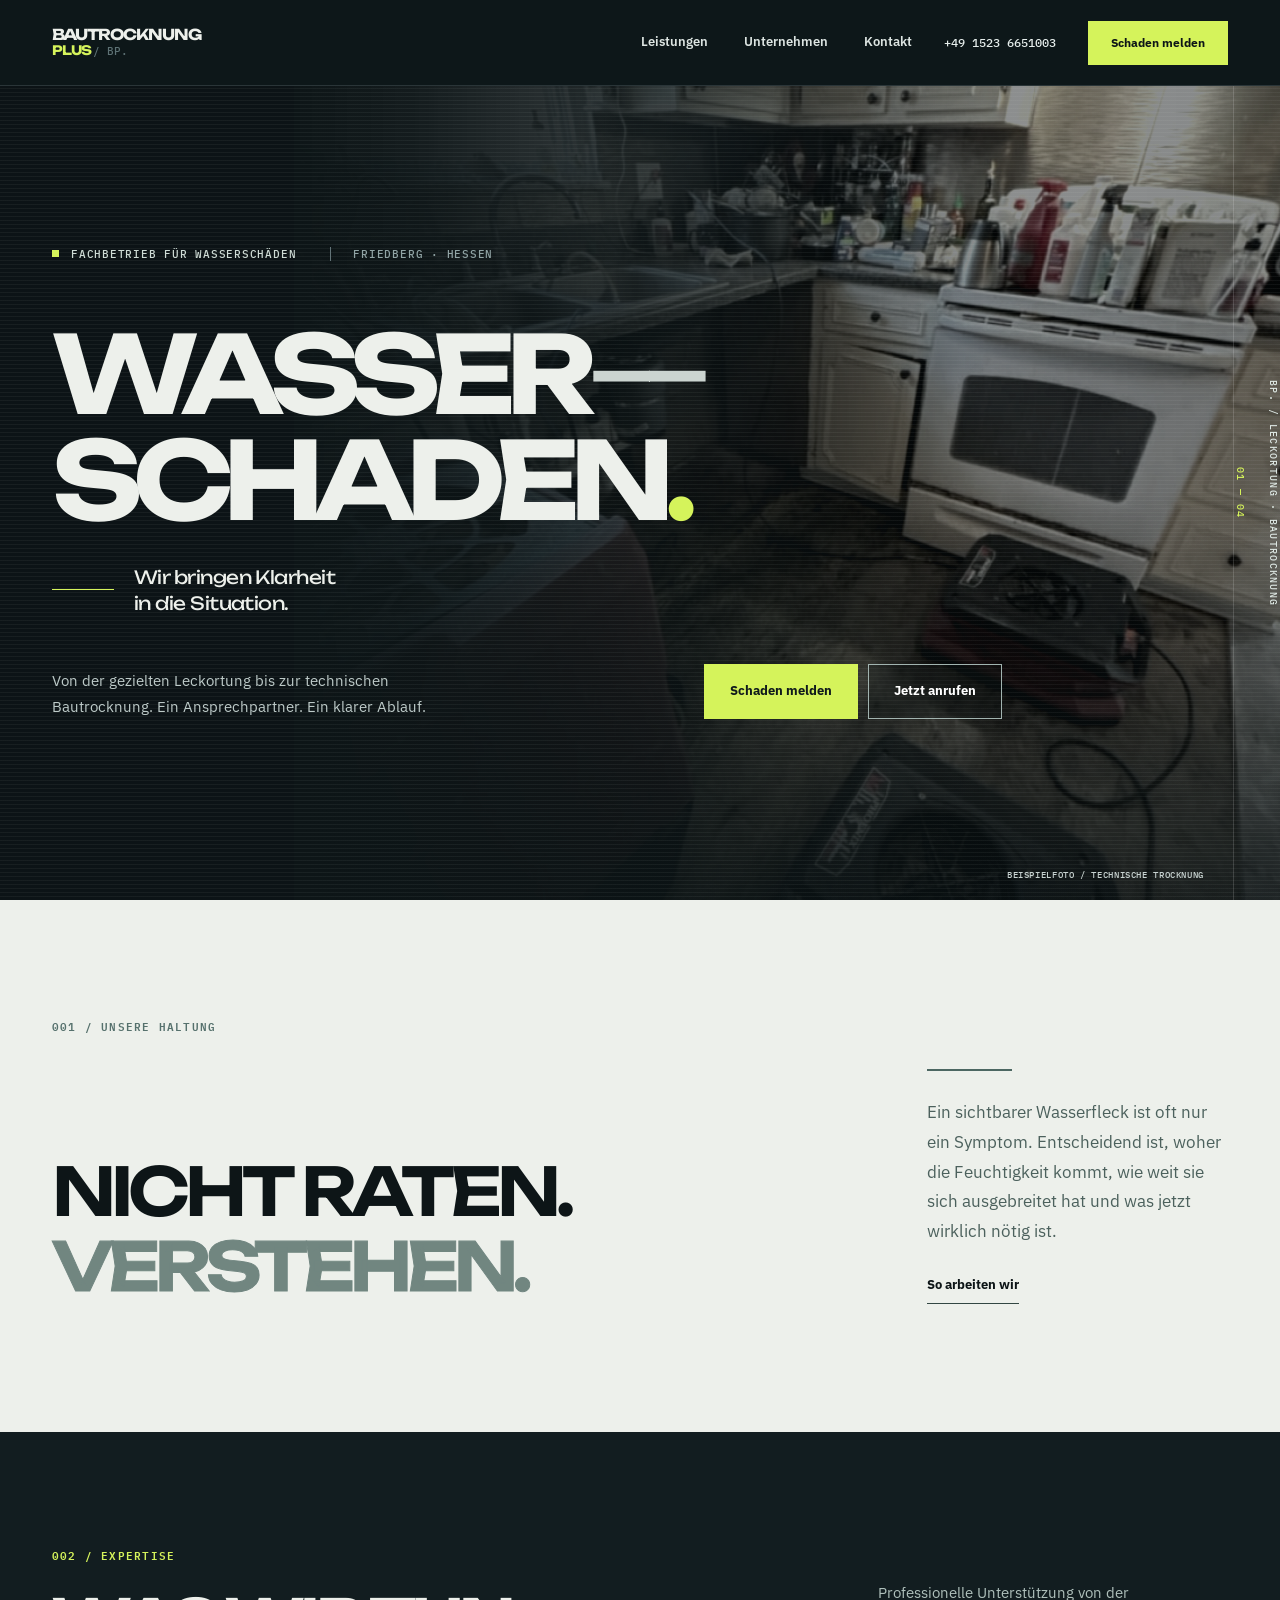
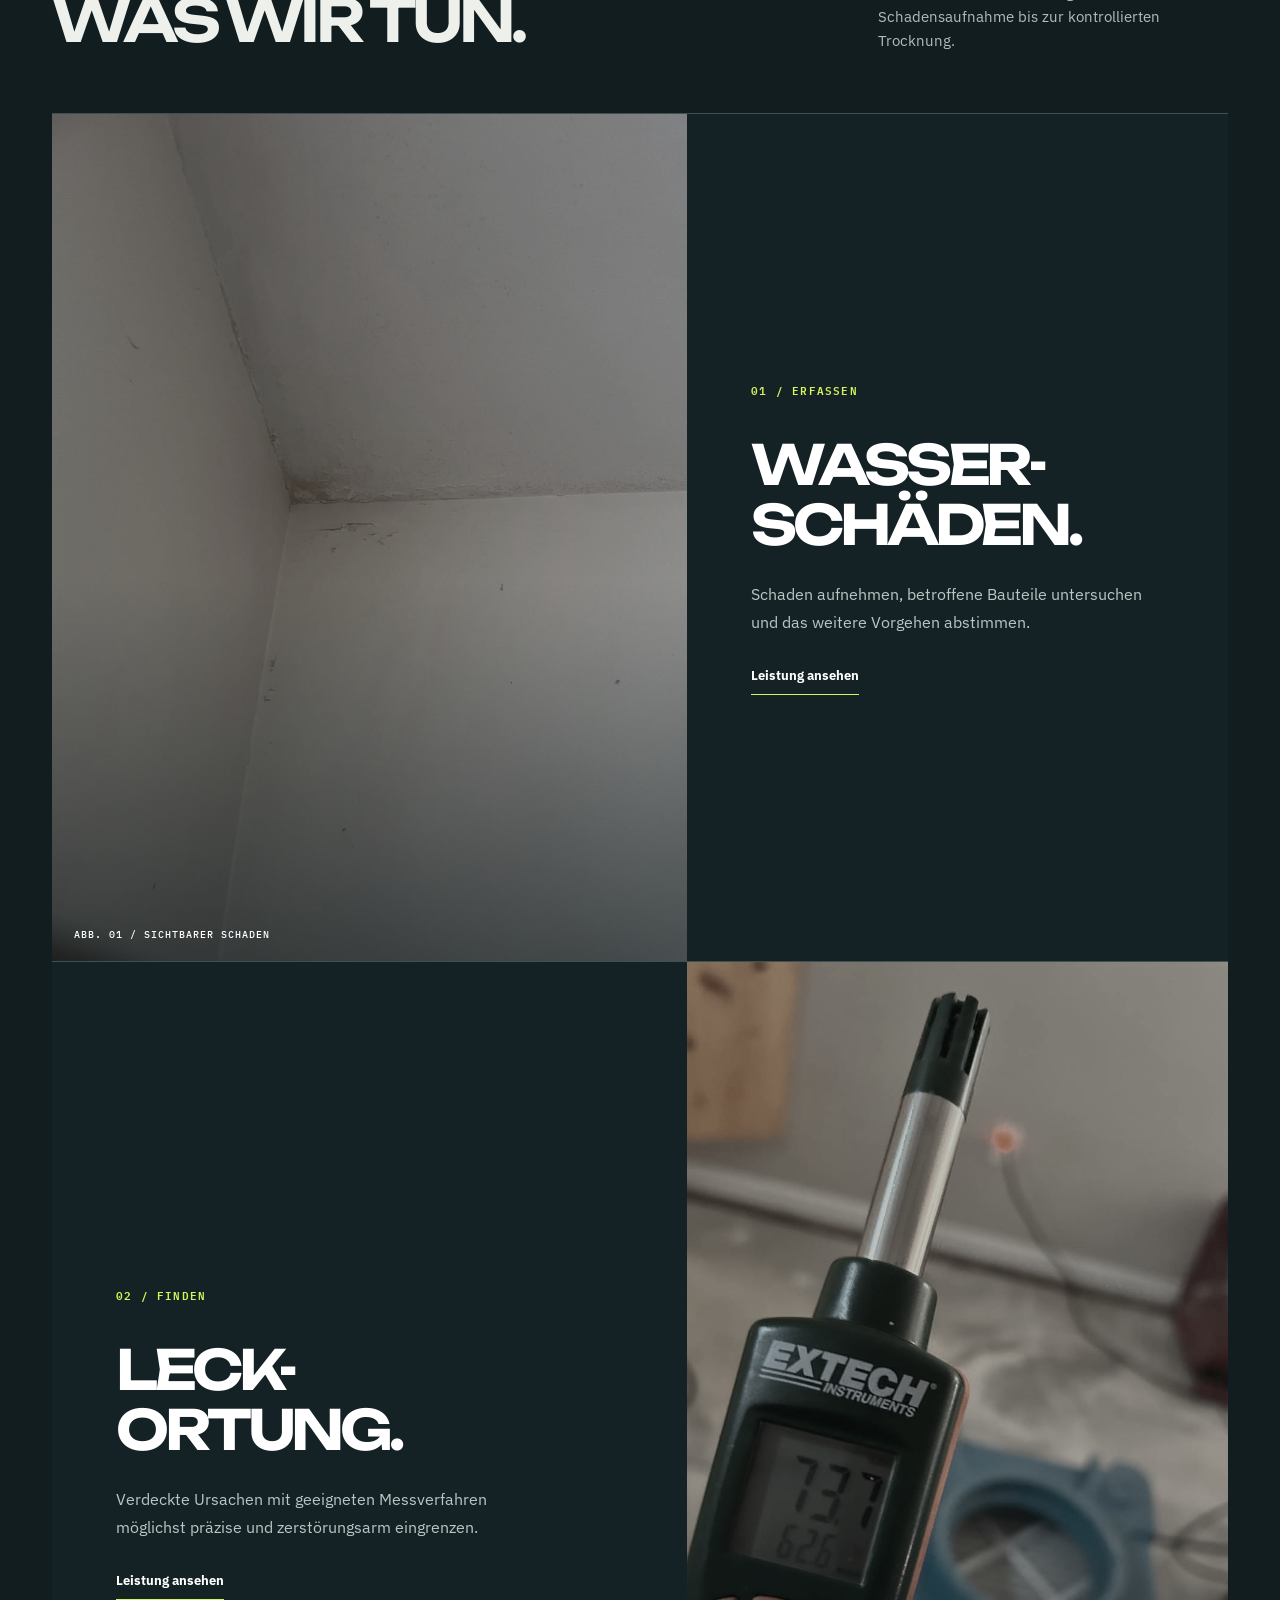
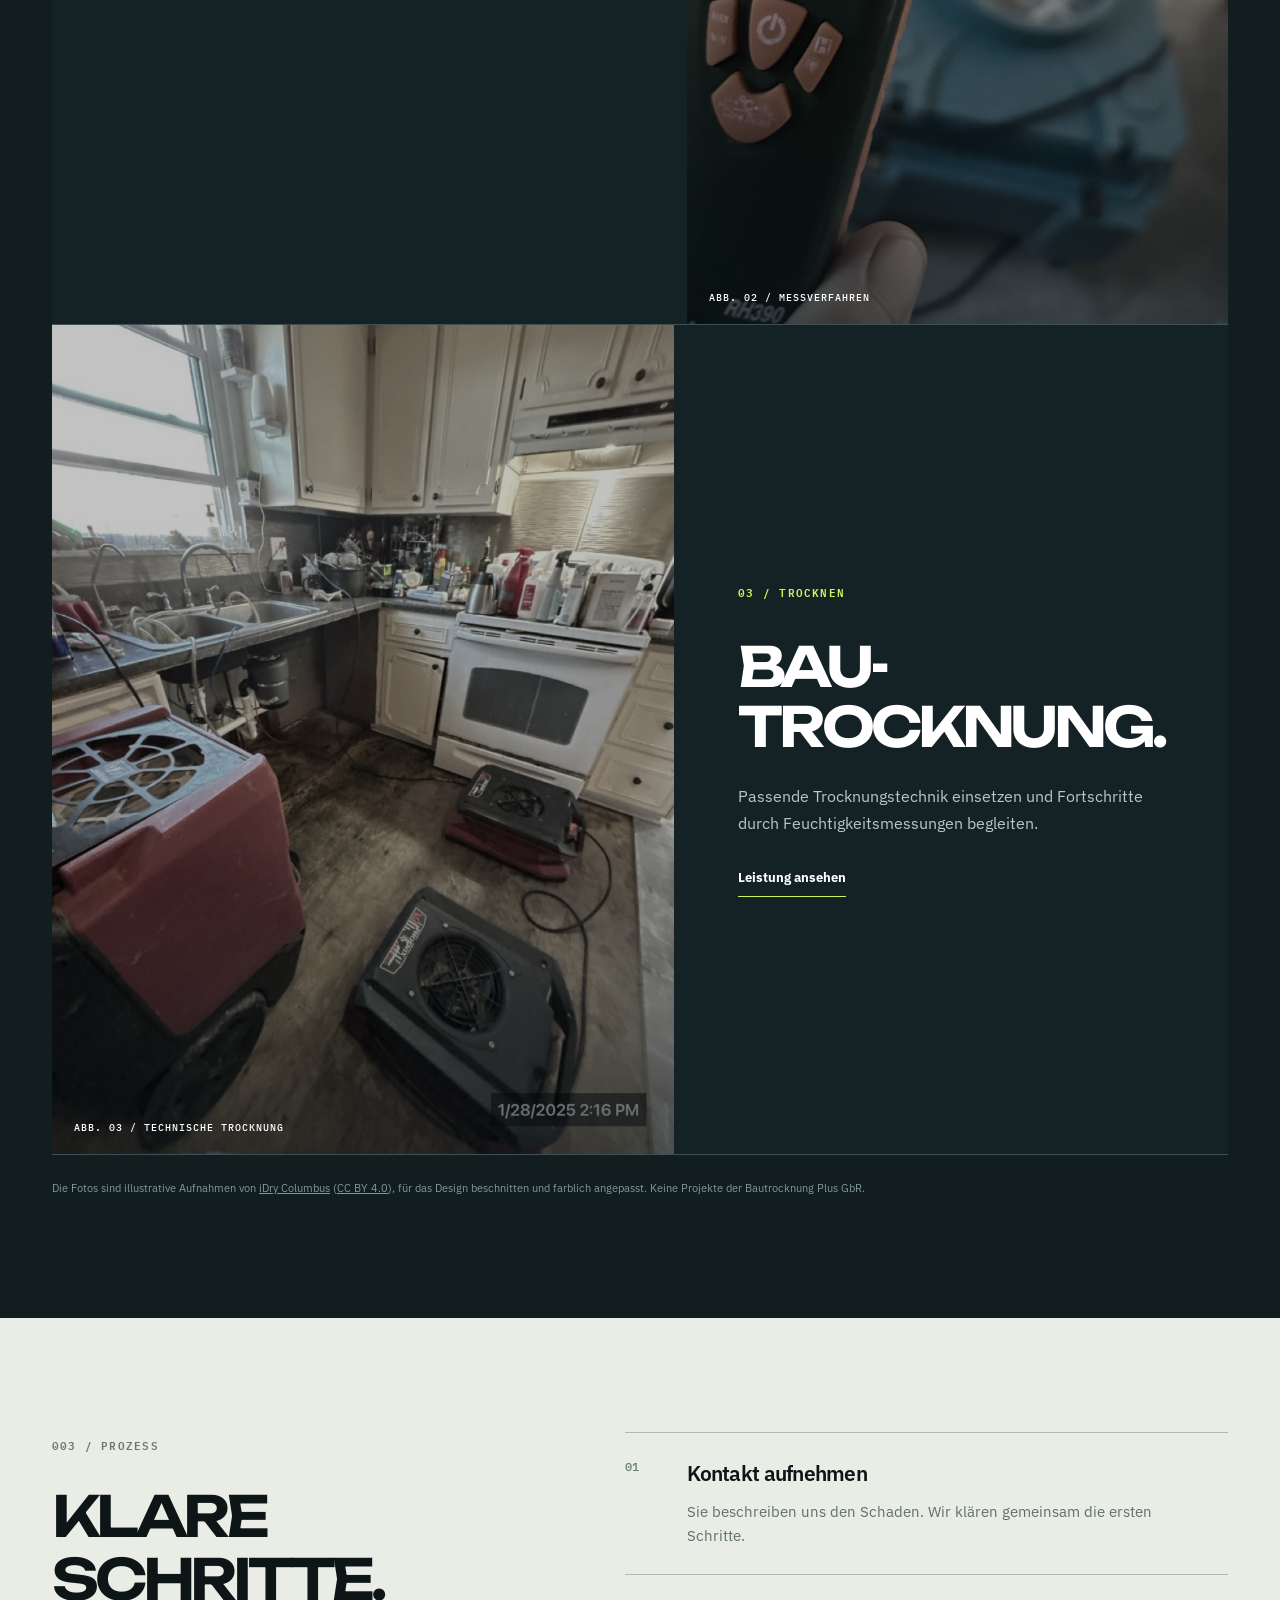
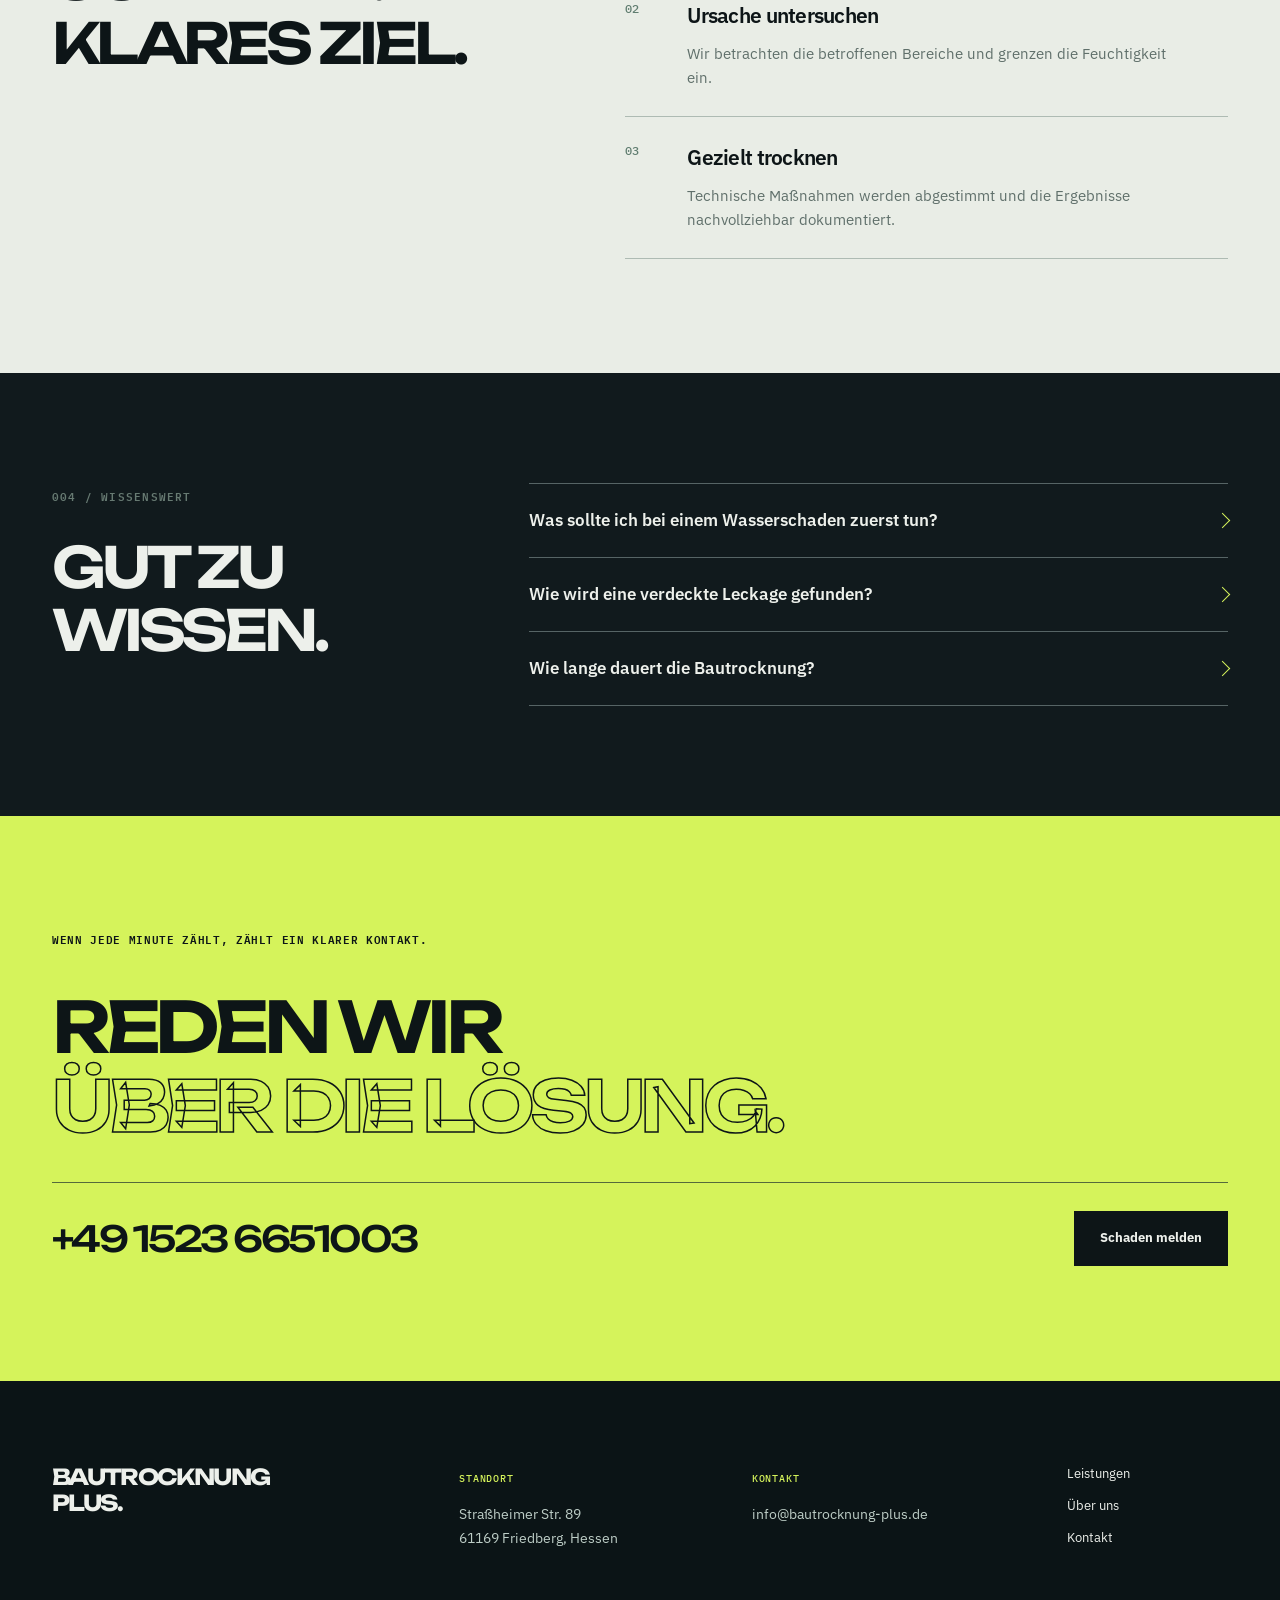
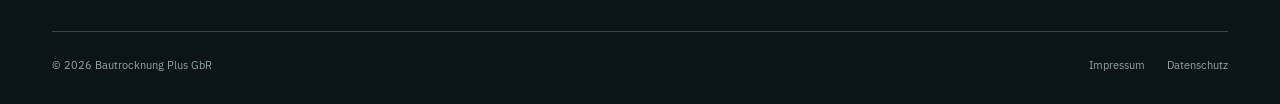
==== commit 8011f579: "Complete licensed restoration photography attribution on new homepage" ====
--- a/index.html
+++ b/index.html
@@ -16,9 +16,6 @@
 <link rel="icon" href="/assets/favicon.svg" type="image/svg+xml">
 <script type="application/ld+json">{"@context":"https://schema.org","@type":"LocalBusiness","name":"Bautrocknung Plus GbR","url":"https://www.bautrocknung-plus.de/","telephone":"+49 1523 6651003","email":"info@bautrocknung-plus.de","address":{"@type":"PostalAddress","streetAddress":"Straßheimer Str. 89","postalCode":"61169","addressLocality":"Friedberg","addressCountry":"DE"},"areaServed":"Friedberg (Hessen)","description":"Leckortung, Feuchtigkeitsmessung und technische Bautrocknung bei Wasserschäden."}</script>
 <link rel="preconnect" href="https://fonts.googleapis.com"><link rel="preconnect" href="https://fonts.gstatic.com" crossorigin><link rel="stylesheet" href="/assets/vx.css">
-<link rel="stylesheet" href="/assets/flagship.css">
-
-<script defer src="/assets/flagship.js"></script>
 <script defer src="/assets/vx.js"></script>
 </head><body>
 <a class="skip" href="#main">Zum Inhalt springen</a>
@@ -31,7 +28,7 @@
 <a class="vx-service vx-s1" href="/wasserschaden/"><div class="vx-service-photo"><img src="/assets/ceiling-water-stain-corner-joint-damage-2.jpg" alt="Wasserfleck an einer beschädigten Decke – Beispielaufnahme" loading="lazy"><span>ABB. 01 / SICHTBARER SCHADEN</span></div><div class="vx-service-content"><span class="vx-service-no">01 / ERFASSEN</span><h3>WASSER-<br>SCHÄDEN.</h3><p>Schaden aufnehmen, betroffene Bauteile untersuchen und das weitere Vorgehen abstimmen.</p><span class="vx-service-link">Leistung ansehen</span></div></a>
 <a class="vx-service vx-s2" href="/leckortung/"><div class="vx-service-photo"><img src="/assets/extech-moisture-meter-wall-inspection-4.jpg" alt="Feuchtigkeitsmessgerät bei einer Wanduntersuchung – Beispielaufnahme" loading="lazy"><span>ABB. 02 / MESSVERFAHREN</span></div><div class="vx-service-content"><span class="vx-service-no">02 / FINDEN</span><h3>LECK-<br>ORTUNG.</h3><p>Verdeckte Ursachen mit geeigneten Messverfahren möglichst präzise und zerstörungsarm eingrenzen.</p><span class="vx-service-link">Leistung ansehen</span></div></a>
 <a class="vx-service vx-s3" href="/bautrocknung/"><div class="vx-service-photo"><img src="/assets/water-damage-drying-equipment-setup.jpg" alt="Geräte zur professionellen Bautrocknung – Beispielaufnahme" loading="lazy"><span>ABB. 03 / TECHNISCHE TROCKNUNG</span></div><div class="vx-service-content"><span class="vx-service-no">03 / TROCKNEN</span><h3>BAU-<br>TROCKNUNG.</h3><p>Passende Trocknungstechnik einsetzen und Fortschritte durch Feuchtigkeitsmessungen begleiten.</p><span class="vx-service-link">Leistung ansehen</span></div></a>
-<p class="vx-credit">Die Aufnahmen dienen der Illustration und stammen von iDry Columbus, CC BY 4.0. Es sind keine Projekte der Bautrocknung Plus GbR.</p>
+<p class="vx-credit">Die Fotos sind illustrative Aufnahmen von <a href="https://idrycolumbus.com/free-restoration-photos/" target="_blank" rel="noopener noreferrer">iDry Columbus</a> (<a href="https://creativecommons.org/licenses/by/4.0/" target="_blank" rel="noopener noreferrer">CC BY 4.0</a>), für das Design beschnitten und farblich angepasst. Keine Projekte der Bautrocknung Plus GbR.</p>
 </div></section>
 <section class="vx-sequence"><div class="vx-container vx-sequence-grid"><div><span class="vx-overline">003 / PROZESS</span><h2>KLARE SCHRITTE.<br>KLARES ZIEL.</h2></div><div class="vx-sequence-list"><div><b>01</b><h3>Kontakt aufnehmen</h3><p>Sie beschreiben uns den Schaden. Wir klären gemeinsam die ersten Schritte.</p></div><div><b>02</b><h3>Ursache untersuchen</h3><p>Wir betrachten die betroffenen Bereiche und grenzen die Feuchtigkeit ein.</p></div><div><b>03</b><h3>Gezielt trocknen</h3><p>Technische Maßnahmen werden abgestimmt und die Ergebnisse nachvollziehbar dokumentiert.</p></div></div></div></section>
 <section class="vx-faq"><div class="vx-container vx-faq-grid"><div><span class="vx-overline">004 / WISSENSWERT</span><h2>GUT ZU<br>WISSEN.</h2></div><div class="vx-faq-list"><details><summary>Was sollte ich bei einem Wasserschaden zuerst tun?</summary><p>Stoppen Sie bei gefahrloser Möglichkeit die Wasserzufuhr. Bei Stromgefahr Abstand halten und geeignete Fach- oder Notdienste kontaktieren. Dokumentieren Sie den Schaden.</p></details><details><summary>Wie wird eine verdeckte Leckage gefunden?</summary><p>Je nach Situation kommen Feuchtigkeitsmessungen und weitere geeignete Verfahren zum Einsatz, um die Ursache möglichst präzise einzugrenzen.</p></details><details><summary>Wie lange dauert die Bautrocknung?</summary><p>Das hängt von Baustoff, Ausmaß der Durchfeuchtung und angewendetem Verfahren ab. Eine Einschätzung erfolgt nach Sichtung der Situation.</p></details></div></div></section>
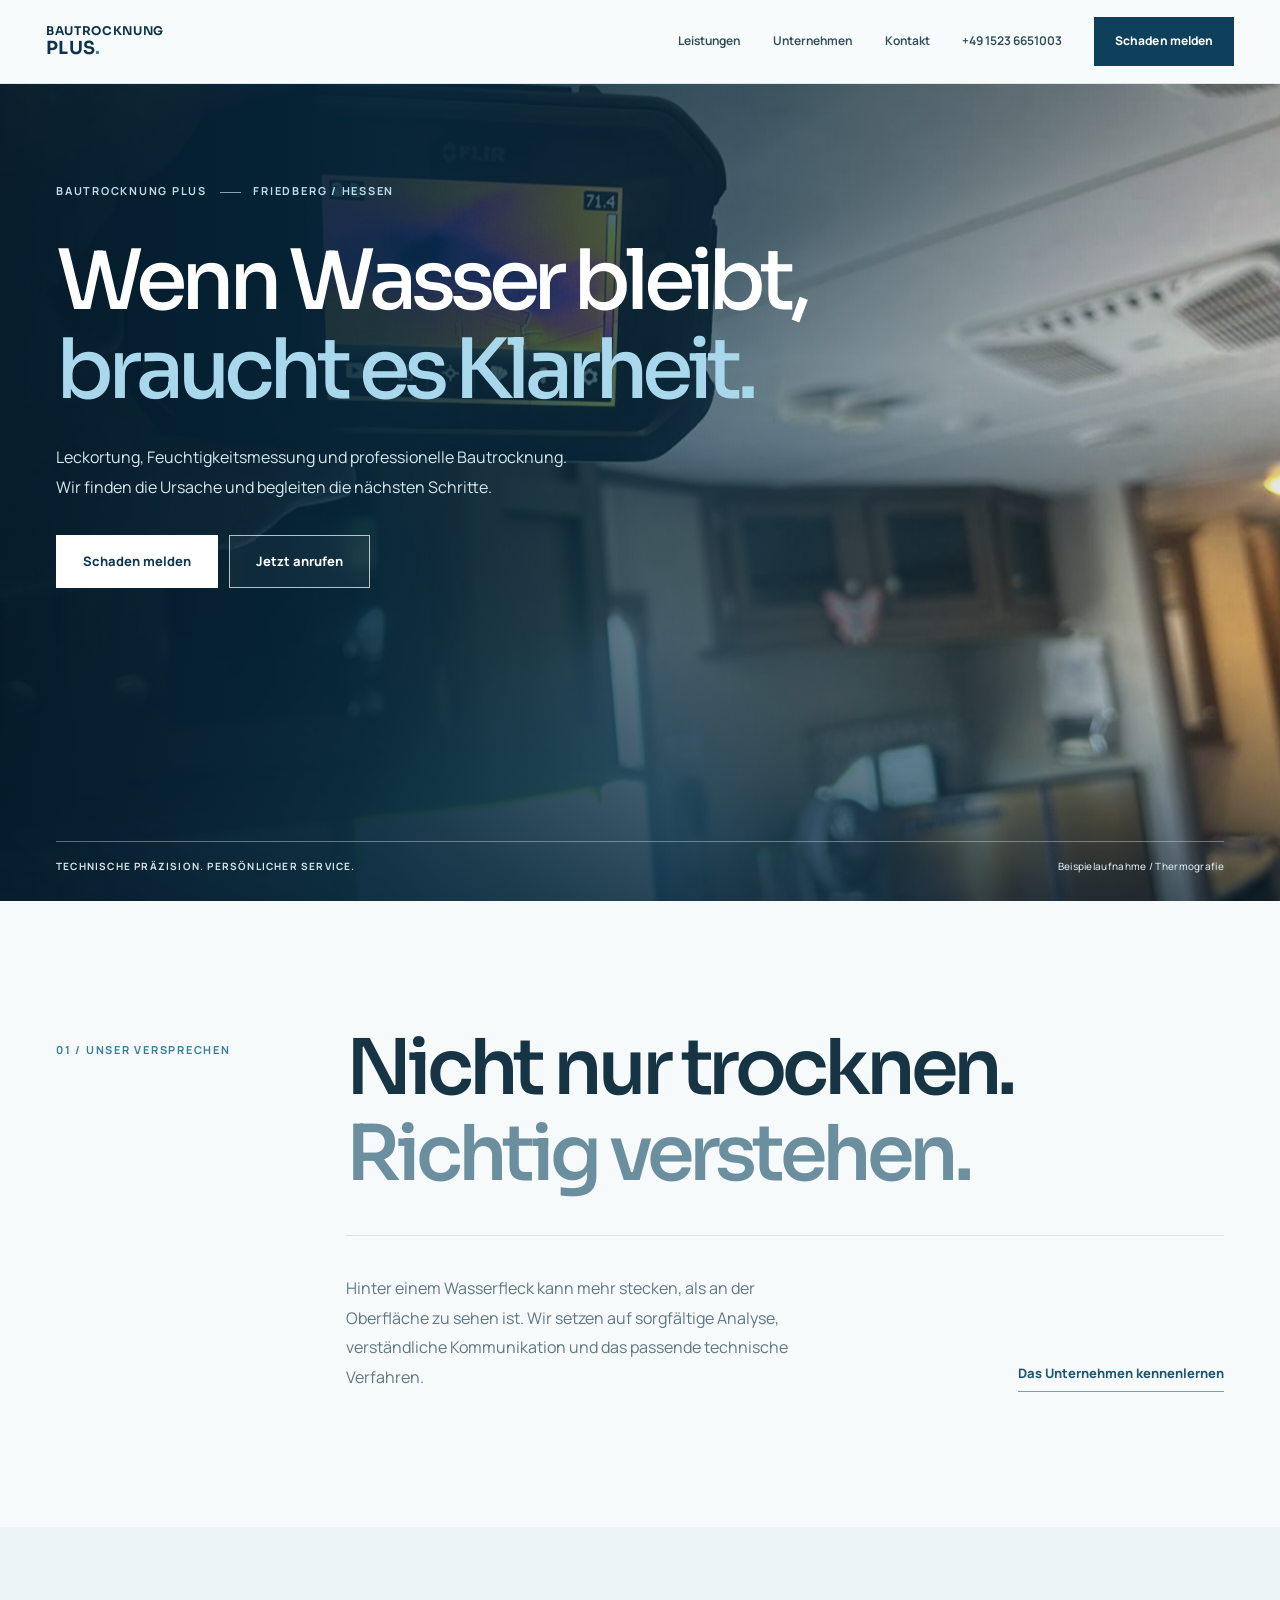
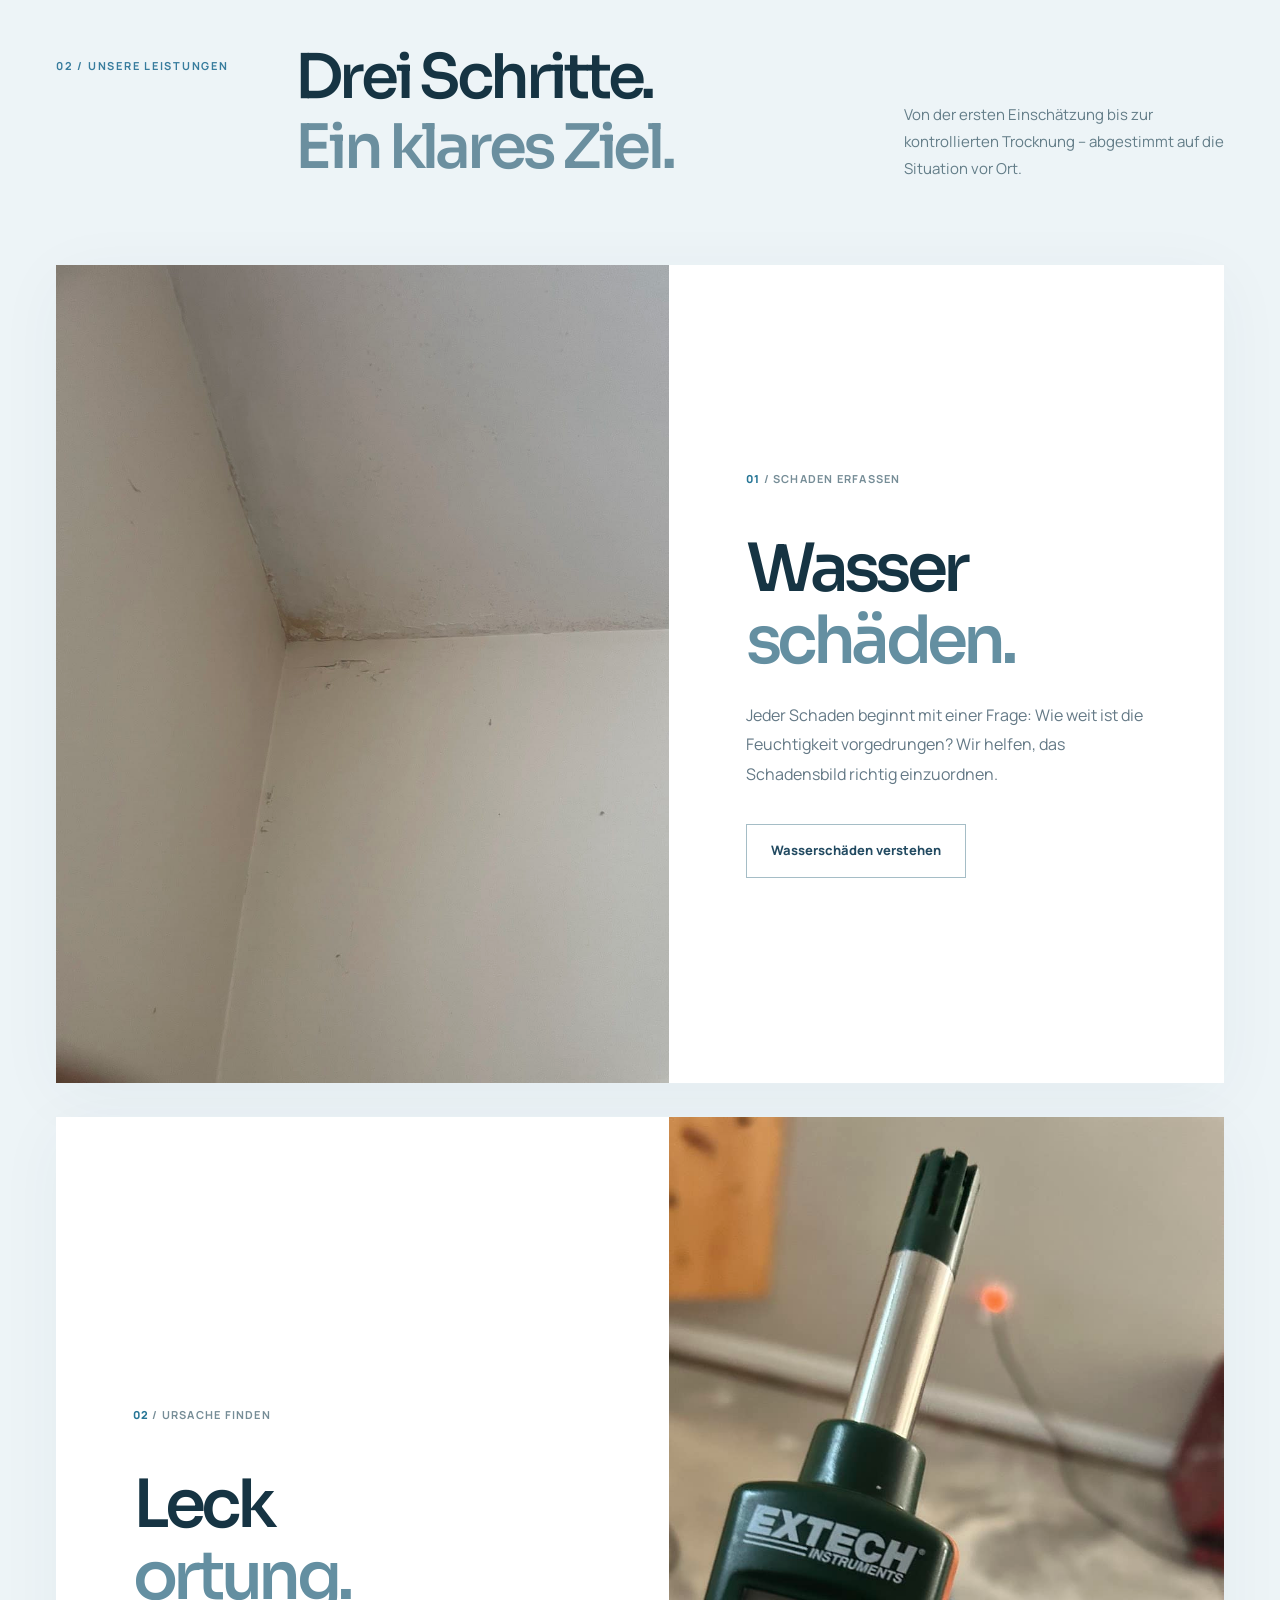
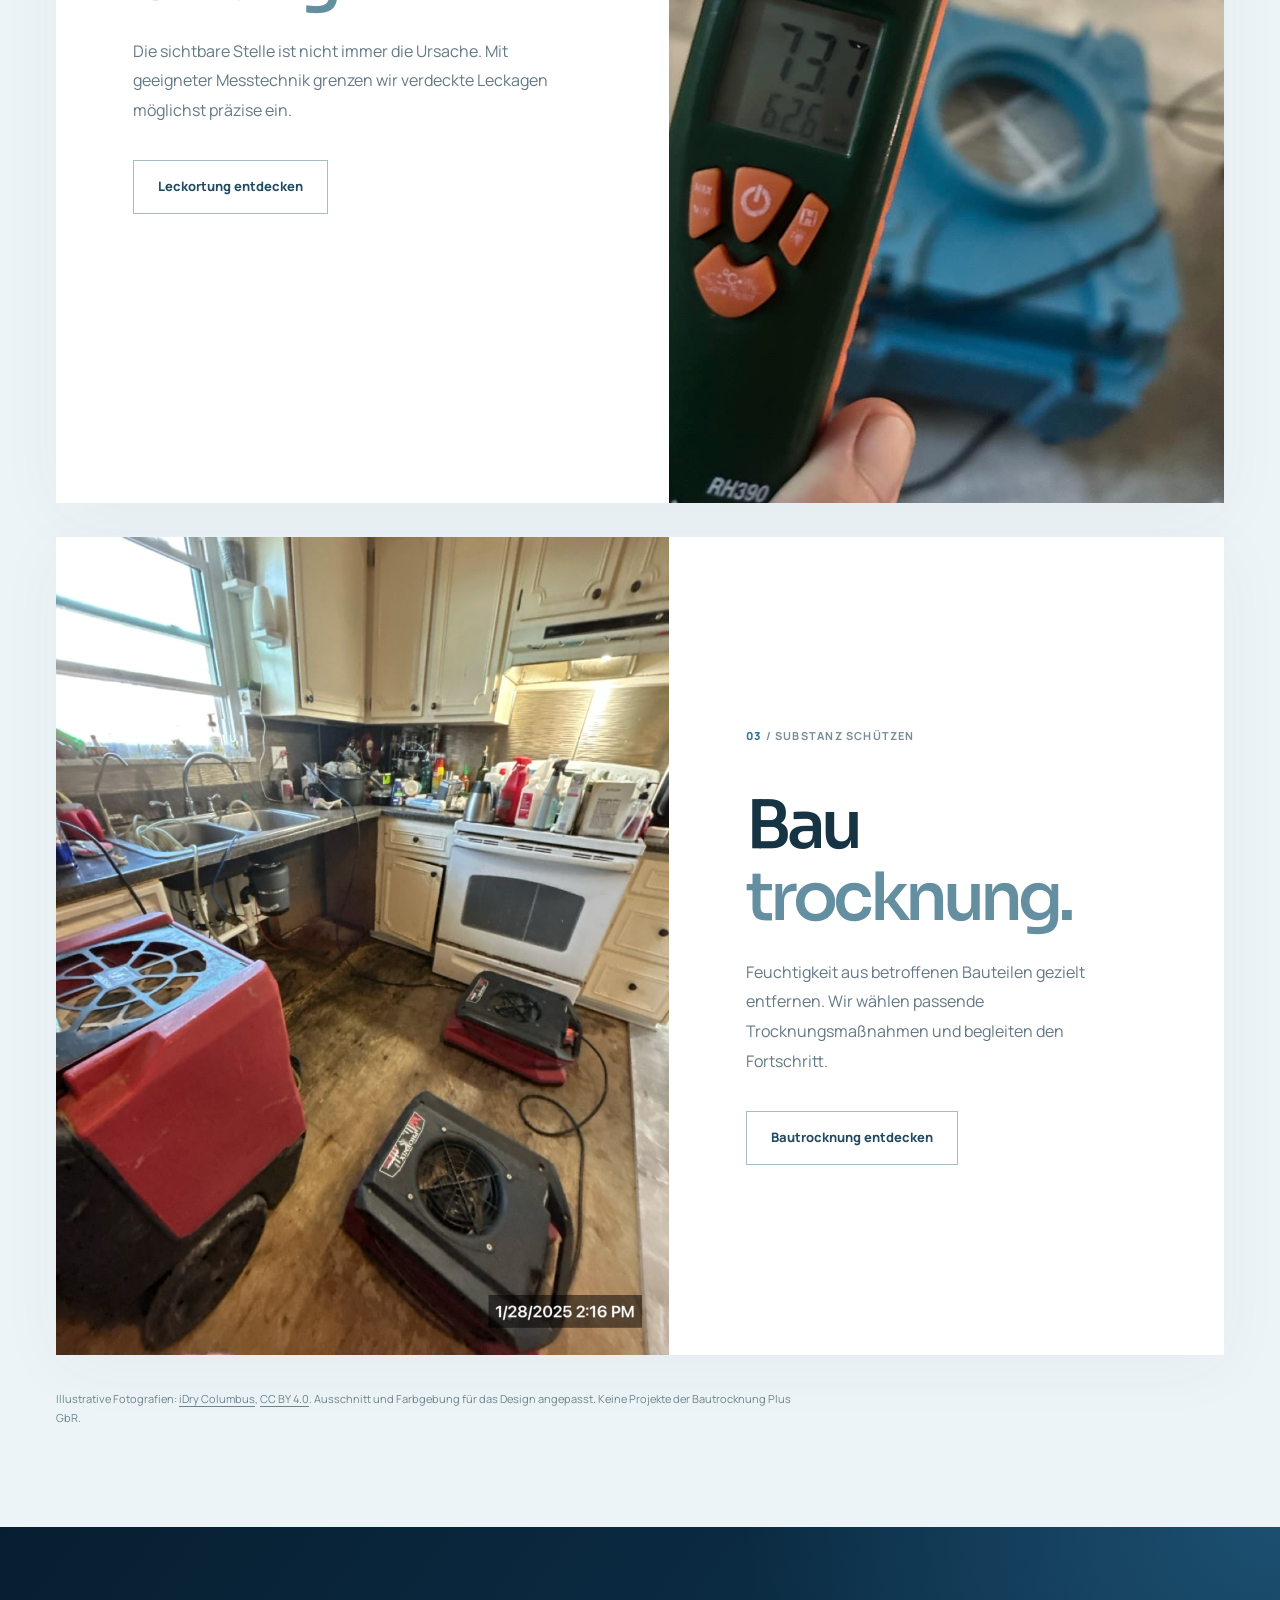
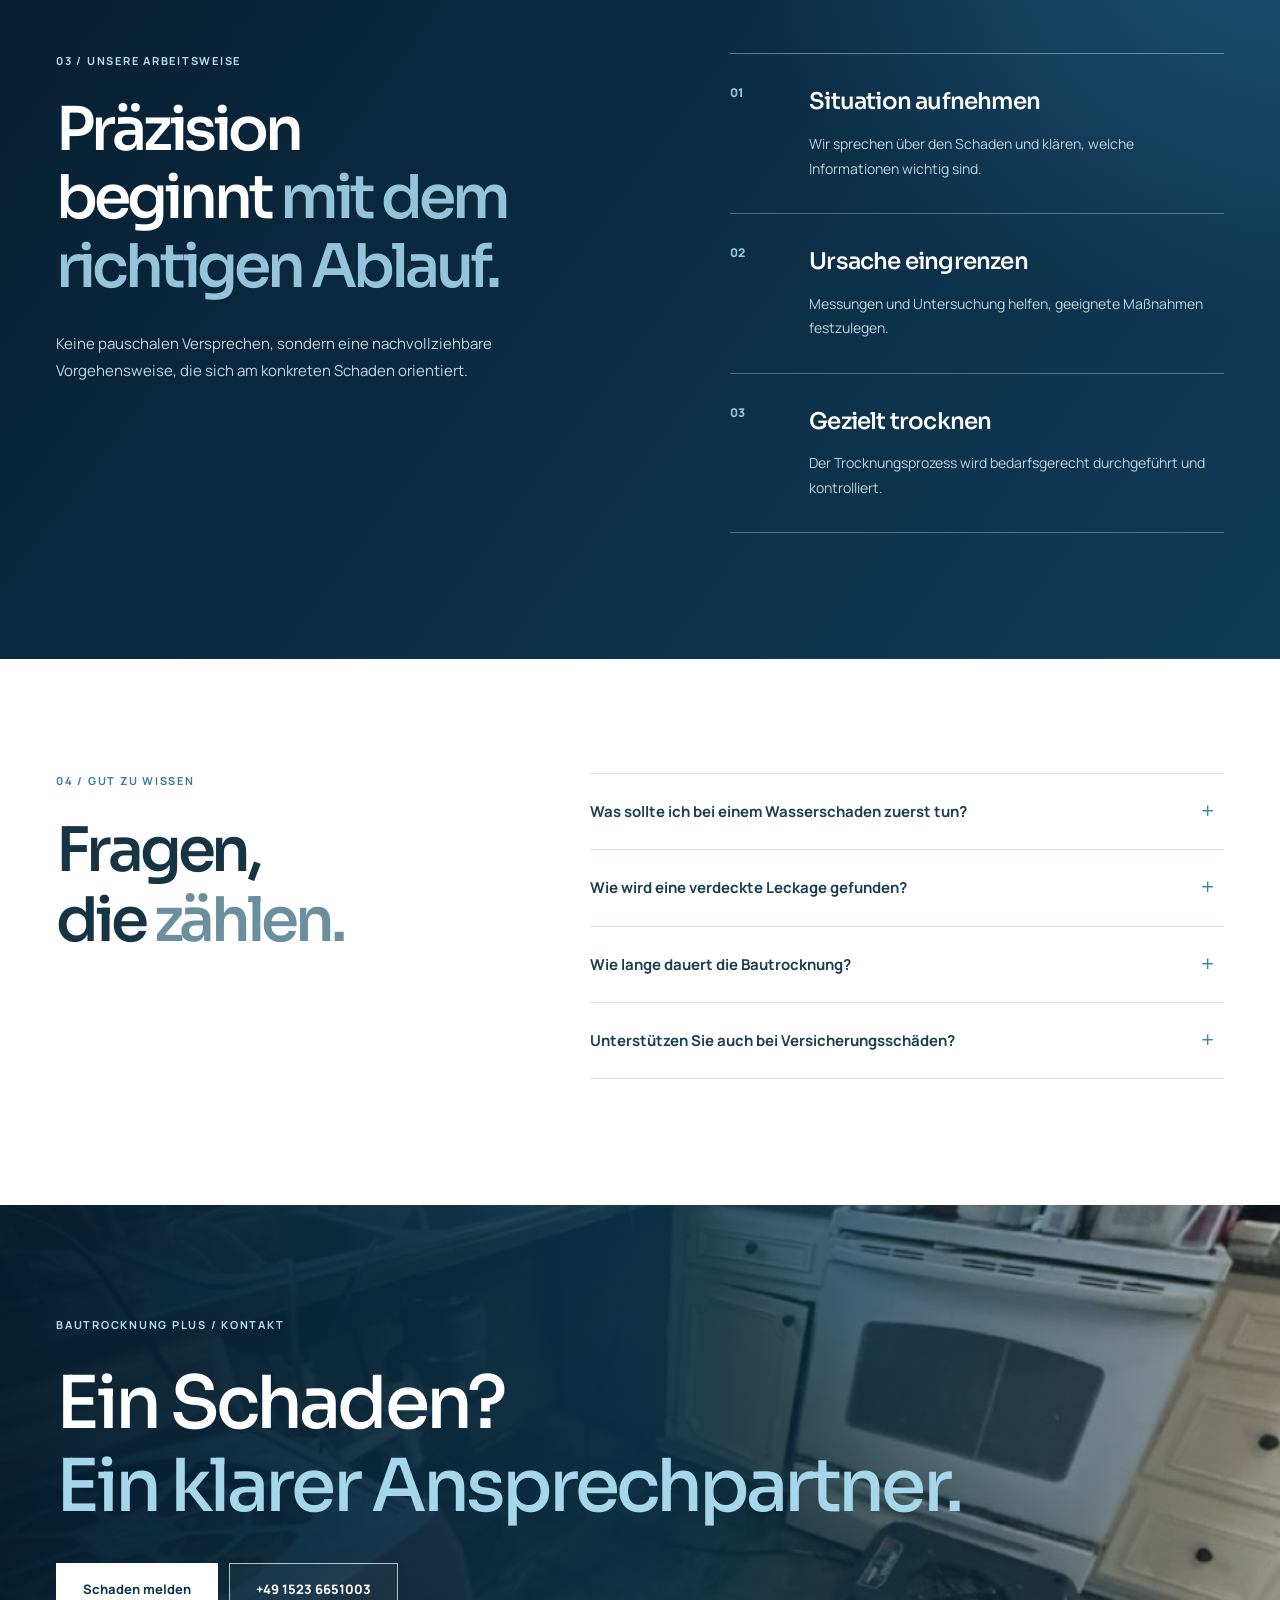
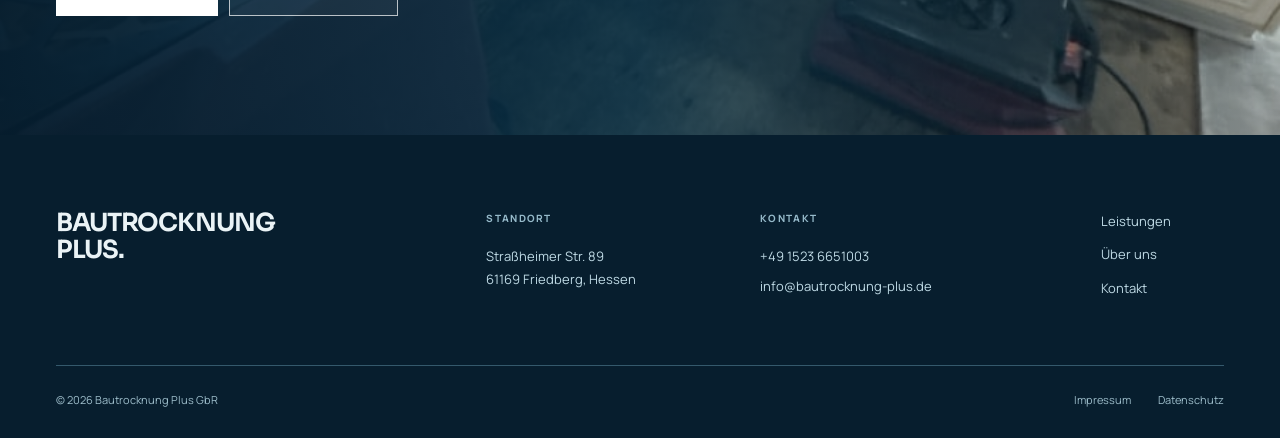
==== commit 218ac62a: "Redesign Bautrocknung Plus with original brand-blue cinematic photography and typography" ====
--- a/index.html
+++ b/index.html
@@ -1,7 +1,7 @@
 <!doctype html><html lang="de"><head>
 <meta charset="utf-8">
 <meta name="viewport" content="width=device-width,initial-scale=1">
-<meta name="theme-color" content="#0d1517">
+<meta name="theme-color" content="#0a2940">
 <meta name="description" content="Bautrocknung Plus GbR in Friedberg: Ihr Ansprechpartner für Wasserschäden, Leckortung, Feuchtigkeitsmessung und technische Bautrocknung.">
 <meta name="robots" content="index,follow,max-image-preview:large">
 <link rel="canonical" href="https://www.bautrocknung-plus.de/">
@@ -15,23 +15,92 @@
 <meta property="og:url" content="https://www.bautrocknung-plus.de/">
 <link rel="icon" href="/assets/favicon.svg" type="image/svg+xml">
 <script type="application/ld+json">{"@context":"https://schema.org","@type":"LocalBusiness","name":"Bautrocknung Plus GbR","url":"https://www.bautrocknung-plus.de/","telephone":"+49 1523 6651003","email":"info@bautrocknung-plus.de","address":{"@type":"PostalAddress","streetAddress":"Straßheimer Str. 89","postalCode":"61169","addressLocality":"Friedberg","addressCountry":"DE"},"areaServed":"Friedberg (Hessen)","description":"Leckortung, Feuchtigkeitsmessung und technische Bautrocknung bei Wasserschäden."}</script>
-<link rel="preconnect" href="https://fonts.googleapis.com"><link rel="preconnect" href="https://fonts.gstatic.com" crossorigin><link rel="stylesheet" href="/assets/vx.css">
-<script defer src="/assets/vx.js"></script>
+<link rel="preconnect" href="https://fonts.googleapis.com"><link rel="preconnect" href="https://fonts.gstatic.com" crossorigin><link rel="stylesheet" href="/assets/blue-cinema.css">
+<script defer src="/assets/blue-cinema.js"></script>
 </head><body>
-<a class="skip" href="#main">Zum Inhalt springen</a>
-<header class="vx-header"><a class="vx-wordmark" href="/" aria-label="Bautrocknung Plus Startseite"><span class="vx-brand-primary">BAUTROCKNUNG</span><span class="vx-brand-secondary">PLUS <b> / BP.</b></span></a><nav class="vx-nav" aria-label="Hauptnavigation"><a href="/leistungen/">Leistungen</a><a href="/ueber-uns/">Unternehmen</a><a href="/kontakt/">Kontakt</a></nav><a class="vx-header-call" href="tel:+4915236651003">+49 1523 6651003</a><a class="vx-header-cta" href="/schaden-melden/">Schaden melden</a><button class="vx-menu" id="vx-menu" aria-controls="vx-mobile-nav" aria-expanded="false" aria-label="Menü öffnen"><i></i><i></i></button></header>
-<nav class="vx-mobile-nav" id="vx-mobile-nav" hidden aria-label="Mobile Navigation"><a href="/leistungen/">Leistungen</a><a href="/ueber-uns/">Unternehmen</a><a href="/kontakt/">Kontakt</a><a href="/schaden-melden/">Schaden melden</a></nav>
+<a class="skip-link" href="#main">Zum Inhalt springen</a>
+<header class="blue-header" id="site-header">
+  <div class="blue-header__inner">
+    <a href="/" class="blue-wordmark" aria-label="Bautrocknung Plus Startseite"><span>BAUTROCKNUNG</span><strong>PLUS<span class="wordmark-period">.</span></strong></a>
+    <nav class="blue-nav" aria-label="Hauptnavigation"><a href="/leistungen/">Leistungen</a><a href="/ueber-uns/">Unternehmen</a><a href="/kontakt/">Kontakt</a></nav>
+    <a class="blue-header__phone" href="tel:+4915236651003">+49 1523 6651003</a>
+    <a class="blue-header__cta" href="/schaden-melden/">Schaden melden</a>
+    <button id="blue-menu-toggle" class="blue-menu-toggle" type="button" aria-controls="blue-mobile-nav" aria-expanded="false" aria-label="Menü öffnen"><span></span><span></span></button>
+  </div>
+  <nav id="blue-mobile-nav" class="blue-mobile-nav" aria-label="Mobile Navigation" hidden>
+    <a href="/leistungen/">Leistungen</a><a href="/ueber-uns/">Unternehmen</a><a href="/kontakt/">Kontakt</a><a href="/schaden-melden/">Schaden melden</a><a href="tel:+4915236651003">+49 1523 6651003</a>
+  </nav>
+</header>
 <main id="main">
-<section class="vx-hero"><div class="vx-hero-image" aria-hidden="true"><img src="/assets/water-damage-drying-equipment-setup.jpg" alt=""></div><div class="vx-hero-grain" aria-hidden="true"></div><div class="vx-hero-main"><div class="vx-index"><span class="vx-dot"></span><span>FACHBETRIEB FÜR WASSERSCHÄDEN</span><small>FRIEDBERG · HESSEN</small></div><h1>WASSER<span>—</span><br>SCHADEN<span class="vx-period">.</span></h1><div class="vx-hero-statement"><span class="vx-statement-line"></span><p>Wir bringen Klarheit<br>in die Situation.</p></div><div class="vx-hero-bottom"><p>Von der gezielten Leckortung bis zur technischen Bautrocknung. Ein Ansprechpartner. Ein klarer Ablauf.</p><div class="vx-actions"><a class="vx-button vx-button-signal" href="/schaden-melden/">Schaden melden</a><a class="vx-button vx-button-ghost" href="tel:+4915236651003">Jetzt anrufen</a></div></div></div><div class="vx-hero-rail"><span>BP. / LECKORTUNG · BAUTROCKNUNG</span><span>01 — 04</span></div><span class="vx-hero-caption">BEISPIELFOTO / TECHNISCHE TROCKNUNG</span></section>
-<section class="vx-intro" aria-labelledby="vx-intro-title"><div class="vx-container"><div class="vx-intro-index">001 / UNSERE HALTUNG</div><div class="vx-intro-grid"><h2 id="vx-intro-title">NICHT RATEN.<br><em>VERSTEHEN.</em></h2><div class="vx-intro-side"><div class="vx-mini-rule"></div><p>Ein sichtbarer Wasserfleck ist oft nur ein Symptom. Entscheidend ist, woher die Feuchtigkeit kommt, wie weit sie sich ausgebreitet hat und was jetzt wirklich nötig ist.</p><a class="vx-underlink" href="/ueber-uns/">So arbeiten wir</a></div></div></div></section>
-<section class="vx-services" id="leistungen" aria-labelledby="vx-services-title"><div class="vx-container"><div class="vx-section-head"><div><span>002 / EXPERTISE</span><h2 id="vx-services-title">WAS WIR TUN.</h2></div><p>Professionelle Unterstützung von der Schadensaufnahme bis zur kontrollierten Trocknung.</p></div>
-<a class="vx-service vx-s1" href="/wasserschaden/"><div class="vx-service-photo"><img src="/assets/ceiling-water-stain-corner-joint-damage-2.jpg" alt="Wasserfleck an einer beschädigten Decke – Beispielaufnahme" loading="lazy"><span>ABB. 01 / SICHTBARER SCHADEN</span></div><div class="vx-service-content"><span class="vx-service-no">01 / ERFASSEN</span><h3>WASSER-<br>SCHÄDEN.</h3><p>Schaden aufnehmen, betroffene Bauteile untersuchen und das weitere Vorgehen abstimmen.</p><span class="vx-service-link">Leistung ansehen</span></div></a>
-<a class="vx-service vx-s2" href="/leckortung/"><div class="vx-service-photo"><img src="/assets/extech-moisture-meter-wall-inspection-4.jpg" alt="Feuchtigkeitsmessgerät bei einer Wanduntersuchung – Beispielaufnahme" loading="lazy"><span>ABB. 02 / MESSVERFAHREN</span></div><div class="vx-service-content"><span class="vx-service-no">02 / FINDEN</span><h3>LECK-<br>ORTUNG.</h3><p>Verdeckte Ursachen mit geeigneten Messverfahren möglichst präzise und zerstörungsarm eingrenzen.</p><span class="vx-service-link">Leistung ansehen</span></div></a>
-<a class="vx-service vx-s3" href="/bautrocknung/"><div class="vx-service-photo"><img src="/assets/water-damage-drying-equipment-setup.jpg" alt="Geräte zur professionellen Bautrocknung – Beispielaufnahme" loading="lazy"><span>ABB. 03 / TECHNISCHE TROCKNUNG</span></div><div class="vx-service-content"><span class="vx-service-no">03 / TROCKNEN</span><h3>BAU-<br>TROCKNUNG.</h3><p>Passende Trocknungstechnik einsetzen und Fortschritte durch Feuchtigkeitsmessungen begleiten.</p><span class="vx-service-link">Leistung ansehen</span></div></a>
-<p class="vx-credit">Die Fotos sind illustrative Aufnahmen von <a href="https://idrycolumbus.com/free-restoration-photos/" target="_blank" rel="noopener noreferrer">iDry Columbus</a> (<a href="https://creativecommons.org/licenses/by/4.0/" target="_blank" rel="noopener noreferrer">CC BY 4.0</a>), für das Design beschnitten und farblich angepasst. Keine Projekte der Bautrocknung Plus GbR.</p>
-</div></section>
-<section class="vx-sequence"><div class="vx-container vx-sequence-grid"><div><span class="vx-overline">003 / PROZESS</span><h2>KLARE SCHRITTE.<br>KLARES ZIEL.</h2></div><div class="vx-sequence-list"><div><b>01</b><h3>Kontakt aufnehmen</h3><p>Sie beschreiben uns den Schaden. Wir klären gemeinsam die ersten Schritte.</p></div><div><b>02</b><h3>Ursache untersuchen</h3><p>Wir betrachten die betroffenen Bereiche und grenzen die Feuchtigkeit ein.</p></div><div><b>03</b><h3>Gezielt trocknen</h3><p>Technische Maßnahmen werden abgestimmt und die Ergebnisse nachvollziehbar dokumentiert.</p></div></div></div></section>
-<section class="vx-faq"><div class="vx-container vx-faq-grid"><div><span class="vx-overline">004 / WISSENSWERT</span><h2>GUT ZU<br>WISSEN.</h2></div><div class="vx-faq-list"><details><summary>Was sollte ich bei einem Wasserschaden zuerst tun?</summary><p>Stoppen Sie bei gefahrloser Möglichkeit die Wasserzufuhr. Bei Stromgefahr Abstand halten und geeignete Fach- oder Notdienste kontaktieren. Dokumentieren Sie den Schaden.</p></details><details><summary>Wie wird eine verdeckte Leckage gefunden?</summary><p>Je nach Situation kommen Feuchtigkeitsmessungen und weitere geeignete Verfahren zum Einsatz, um die Ursache möglichst präzise einzugrenzen.</p></details><details><summary>Wie lange dauert die Bautrocknung?</summary><p>Das hängt von Baustoff, Ausmaß der Durchfeuchtung und angewendetem Verfahren ab. Eine Einschätzung erfolgt nach Sichtung der Situation.</p></details></div></div></section>
-<section class="vx-end"><div class="vx-container"><span>WENN JEDE MINUTE ZÄHLT, ZÄHLT EIN KLARER KONTAKT.</span><h2>REDEN WIR<br><em>ÜBER DIE LÖSUNG.</em></h2><div class="vx-end-row"><a href="tel:+4915236651003">+49 1523 6651003</a><a class="vx-button vx-button-dark" href="/schaden-melden/">Schaden melden</a></div></div></section>
-</main><footer class="vx-footer"><div class="vx-container"><div class="vx-footer-top"><a class="vx-footer-logo" href="/">BAUTROCKNUNG<br>PLUS.</a><div><span>STANDORT</span><p>Straßheimer Str. 89<br>61169 Friedberg, Hessen</p></div><div><span>KONTAKT</span><p><a href="mailto:info@bautrocknung-plus.de">info@bautrocknung-plus.de</a></p></div><nav><a href="/leistungen/">Leistungen</a><a href="/ueber-uns/">Über uns</a><a href="/kontakt/">Kontakt</a></nav></div><div class="vx-footer-bottom"><span>© 2026 Bautrocknung Plus GbR</span><div><a href="/impressum/">Impressum</a><a href="/datenschutz/">Datenschutz</a></div></div></div></footer><div class="vx-mobile-ctas"><a href="tel:+4915236651003">Anrufen</a><a href="/schaden-melden/">Schaden melden</a></div>
-</body></html>+  <section class="blue-hero" aria-labelledby="hero-title">
+    <div class="blue-hero__photo" aria-hidden="true"><img src="/assets/flir-thermal-camera-water-damage-detection-4.jpg" fetchpriority="high" alt="" width="1440" height="900"></div>
+    <div class="blue-hero__shade" aria-hidden="true"></div>
+    <div class="blue-container blue-hero__inner">
+      <div class="blue-hero__copy">
+        <p class="blue-overline blue-overline--light blue-reveal">BAUTROCKNUNG PLUS <span class="blue-small-divider"></span> FRIEDBERG / HESSEN</p>
+        <h1 id="hero-title" class="blue-reveal">Wenn Wasser bleibt, <em>braucht es Klarheit.</em></h1>
+        <p class="blue-hero__lead blue-reveal">Leckortung, Feuchtigkeitsmessung und professionelle Bautrocknung. Wir finden die Ursache und begleiten die nächsten Schritte.</p>
+        <div class="blue-actions blue-reveal"><a class="blue-button blue-button--white" href="/schaden-melden/">Schaden melden</a><a class="blue-button blue-button--glass" href="tel:+4915236651003">Jetzt anrufen</a></div>
+      </div>
+      <div class="blue-hero__bottom"><span>TECHNISCHE PRÄZISION. PERSÖNLICHER SERVICE.</span><span>Beispielaufnahme / Thermografie</span></div>
+    </div>
+  </section>
+
+  <section class="blue-introduction" aria-labelledby="intro-title">
+    <div class="blue-container blue-introduction__grid">
+      <p class="blue-overline blue-reveal">01 / UNSER VERSPRECHEN</p>
+      <div><h2 id="intro-title" class="blue-title blue-reveal">Nicht nur trocknen.<br><span>Richtig verstehen.</span></h2>
+        <div class="blue-introduction__under blue-reveal"><p>Hinter einem Wasserfleck kann mehr stecken, als an der Oberfläche zu sehen ist. Wir setzen auf sorgfältige Analyse, verständliche Kommunikation und das passende technische Verfahren.</p><a class="blue-inline-link" href="/ueber-uns/">Das Unternehmen kennenlernen</a></div>
+      </div>
+    </div>
+  </section>
+
+  <section class="blue-services" aria-labelledby="service-title">
+    <div class="blue-container blue-services__top blue-reveal">
+      <p class="blue-overline">02 / UNSERE LEISTUNGEN</p>
+      <h2 id="service-title" class="blue-title">Drei Schritte.<br><span>Ein klares Ziel.</span></h2>
+      <p>Von der ersten Einschätzung bis zur kontrollierten Trocknung – abgestimmt auf die Situation vor Ort.</p>
+    </div>
+
+    <article class="blue-chapter blue-chapter--first" aria-labelledby="service-1">
+      <div class="blue-chapter__image blue-image-reveal"><img src="/assets/ceiling-water-stain-corner-joint-damage-2.jpg" alt="Wasserflecken an einer Decke, Beispielaufnahme eines Feuchtigkeitsschadens" loading="lazy" width="1200" height="800"></div>
+      <div class="blue-chapter__content blue-reveal"><span class="blue-chapter__number">01 <span> / SCHADEN ERFASSEN</span></span><h3 id="service-1">Wasser<span>schäden.</span></h3><p>Jeder Schaden beginnt mit einer Frage: Wie weit ist die Feuchtigkeit vorgedrungen? Wir helfen, das Schadensbild richtig einzuordnen.</p><a class="blue-outline-link" href="/wasserschaden/">Wasserschäden verstehen</a></div>
+    </article>
+
+    <article class="blue-chapter blue-chapter--reverse" aria-labelledby="service-2">
+      <div class="blue-chapter__image blue-image-reveal"><img src="/assets/extech-moisture-meter-wall-inspection-4.jpg" alt="Reale Feuchtigkeitsmessung mit Messgerät an einer Wand, Beispielaufnahme" loading="lazy" width="1200" height="800"></div>
+      <div class="blue-chapter__content blue-reveal"><span class="blue-chapter__number">02 <span> / URSACHE FINDEN</span></span><h3 id="service-2">Leck<span>ortung.</span></h3><p>Die sichtbare Stelle ist nicht immer die Ursache. Mit geeigneter Messtechnik grenzen wir verdeckte Leckagen möglichst präzise ein.</p><a class="blue-outline-link" href="/leckortung/">Leckortung entdecken</a></div>
+    </article>
+
+    <article class="blue-chapter" aria-labelledby="service-3">
+      <div class="blue-chapter__image blue-image-reveal"><img src="/assets/water-damage-drying-equipment-setup.jpg" alt="Professionelle Geräte zur Bautrocknung in einem Gebäude, Beispielaufnahme" loading="lazy" width="1200" height="800"></div>
+      <div class="blue-chapter__content blue-reveal"><span class="blue-chapter__number">03 <span> / SUBSTANZ SCHÜTZEN</span></span><h3 id="service-3">Bau<span>trocknung.</span></h3><p>Feuchtigkeit aus betroffenen Bauteilen gezielt entfernen. Wir wählen passende Trocknungsmaßnahmen und begleiten den Fortschritt.</p><a class="blue-outline-link" href="/bautrocknung/">Bautrocknung entdecken</a></div>
+    </article>
+    <div class="blue-container"><p class="blue-credits">Illustrative Fotografien: <a href="https://idrycolumbus.com/free-restoration-photos/" target="_blank" rel="noopener noreferrer">iDry Columbus</a>, <a href="https://creativecommons.org/licenses/by/4.0/" target="_blank" rel="noopener noreferrer">CC BY 4.0</a>. Ausschnitt und Farbgebung für das Design angepasst. Keine Projekte der Bautrocknung Plus GbR.</p></div>
+  </section>
+
+  <section class="blue-process" aria-labelledby="process-title"><div class="blue-container blue-process__grid">
+    <div class="blue-process__intro blue-reveal"><p class="blue-overline blue-overline--light">03 / UNSERE ARBEITSWEISE</p><h2 id="process-title" class="blue-title">Präzision beginnt <span>mit dem richtigen Ablauf.</span></h2><p>Keine pauschalen Versprechen, sondern eine nachvollziehbare Vorgehensweise, die sich am konkreten Schaden orientiert.</p></div>
+    <div class="blue-process__steps">
+      <div class="blue-process__step blue-reveal"><span>01</span><div><h3>Situation aufnehmen</h3><p>Wir sprechen über den Schaden und klären, welche Informationen wichtig sind.</p></div></div>
+      <div class="blue-process__step blue-reveal"><span>02</span><div><h3>Ursache eingrenzen</h3><p>Messungen und Untersuchung helfen, geeignete Maßnahmen festzulegen.</p></div></div>
+      <div class="blue-process__step blue-reveal"><span>03</span><div><h3>Gezielt trocknen</h3><p>Der Trocknungsprozess wird bedarfsgerecht durchgeführt und kontrolliert.</p></div></div>
+    </div>
+  </div></section>
+
+  <section class="blue-faq" aria-labelledby="faq-title"><div class="blue-container blue-faq__grid">
+    <div class="blue-reveal"><p class="blue-overline">04 / GUT ZU WISSEN</p><h2 id="faq-title" class="blue-title">Fragen, die <span>zählen.</span></h2></div>
+    <div class="blue-faq__list">
+      <details><summary>Was sollte ich bei einem Wasserschaden zuerst tun?</summary><p>Stoppen Sie bei gefahrloser Möglichkeit die Wasserzufuhr. Bei Stromgefahr Abstand halten und geeignete Fach- oder Notdienste kontaktieren. Dokumentieren Sie anschließend den Schaden.</p></details>
+      <details><summary>Wie wird eine verdeckte Leckage gefunden?</summary><p>Je nach Situation kommen Feuchtigkeitsmessungen und andere geeignete Verfahren zum Einsatz, um die Ursache möglichst präzise einzugrenzen.</p></details>
+      <details><summary>Wie lange dauert die Bautrocknung?</summary><p>Die Dauer hängt von Baustoff, Ausmaß der Durchfeuchtung und dem eingesetzten Verfahren ab. Eine Einschätzung erfolgt nach Untersuchung der Situation.</p></details>
+      <details><summary>Unterstützen Sie auch bei Versicherungsschäden?</summary><p>Wir unterstützen im Einzelfall bei der Dokumentation und der Abstimmung mit beteiligten Versicherungen oder Hausverwaltungen.</p></details>
+    </div>
+  </div></section>
+
+  <section class="blue-final" aria-labelledby="final-title"><div class="blue-final__photo" aria-hidden="true"><img src="/assets/water-damage-drying-equipment-setup.jpg" alt="" loading="lazy"></div><div class="blue-container blue-final__inner"><p class="blue-overline blue-overline--light">BAUTROCKNUNG PLUS / KONTAKT</p><h2 id="final-title" class="blue-reveal">Ein Schaden?<br><span>Ein klarer Ansprechpartner.</span></h2><div class="blue-actions blue-reveal"><a class="blue-button blue-button--white" href="/schaden-melden/">Schaden melden</a><a class="blue-button blue-button--glass" href="tel:+4915236651003">+49 1523 6651003</a></div></div></section>
+</main>
+<footer class="blue-footer"><div class="blue-container">
+  <div class="blue-footer__top"><a class="blue-footer__brand" href="/">BAUTROCKNUNG<br>PLUS.</a><div><small>STANDORT</small><p>Straßheimer Str. 89<br>61169 Friedberg, Hessen</p></div><div><small>KONTAKT</small><a href="tel:+4915236651003">+49 1523 6651003</a><a href="mailto:info@bautrocknung-plus.de">info@bautrocknung-plus.de</a></div><nav aria-label="Fußnavigation"><a href="/leistungen/">Leistungen</a><a href="/ueber-uns/">Über uns</a><a href="/kontakt/">Kontakt</a></nav></div>
+  <div class="blue-footer__bottom"><span>© 2026 Bautrocknung Plus GbR</span><div><a href="/impressum/">Impressum</a><a href="/datenschutz/">Datenschutz</a></div></div>
+</div></footer><div class="blue-bottom-cta"><a href="tel:+4915236651003">Anrufen</a><a href="/schaden-melden/">Schaden melden</a></div></body></html>
--- a/assets/blue-cinema.css
+++ b/assets/blue-cinema.css
@@ -0,0 +1,251 @@
+@import url('https://fonts.googleapis.com/css2?family=Manrope:wght@400;450;500;550;600;650;700;750;800&family=Sora:wght@400;450;500;550;600;650;700;750&display=swap');
+:root{--deep:#092337;--midnight:#071b2a;--blue:#1b6387;--blue-bright:#3b94ba;--steel:#608598;--ice:#e5f0f5;--snow:#f8fbfc;--text:#163443;--gray:#627a86;--line:#d8e3e8;--container:1300px;--navh:83px;--ease:cubic-bezier(.22,1,.36,1)}
+*,*:before,*:after{box-sizing:border-box}
+html{scroll-behavior:smooth;scroll-padding-top:var(--navh)}
+body{margin:0;color:var(--text);background:var(--snow);font:400 16px/1.68 'Manrope',Arial,sans-serif;-webkit-font-smoothing:antialiased}
+h1,h2,h3,p,figure{margin:0}h1,h2,h3{font-family:'Sora','Manrope',sans-serif;font-weight:550;letter-spacing:-.054em}
+a{color:inherit;text-decoration:none}button{font:inherit;cursor:pointer}
+img{display:block;width:100%;height:100%;object-fit:cover}
+::selection{background:#badce9;color:#062139}
+:focus-visible{outline:3px solid #64b6d5;outline-offset:4px}
+[hidden]{display:none!important}
+.blue-container{width:min(var(--container),calc(100% - 112px));margin-inline:auto}
+.skip-link{position:fixed;top:-100px;left:20px;padding:15px 22px;background:white;color:#092337;z-index:999}
+.skip-link:focus{top:12px}
+.blue-header{position:sticky;top:0;z-index:110;background:rgba(248,251,252,.985);border-bottom:1px solid #dce8ed;backdrop-filter:blur(18px);-webkit-backdrop-filter:blur(18px)}
+.blue-header__inner{width:min(1520px,calc(100% - 92px));height:var(--navh);margin:auto;display:flex;align-items:center;gap:32px}
+.blue-wordmark{display:flex;flex-direction:column;line-height:1.02;letter-spacing:.055em;font-family:'Sora','Manrope',sans-serif;font-size:12px;font-weight:650;color:#0d344b;white-space:nowrap}
+.blue-wordmark strong{font-size:18px;font-weight:650;letter-spacing:.015em;margin-top:2px}
+.wordmark-period{color:#2c88ad}
+.blue-nav{display:flex;gap:33px;align-items:center;margin-left:auto}
+.blue-nav a,.blue-header__phone{font-weight:650;font-size:12px;color:#2e4c59;transition:color .2s}
+.blue-nav a:hover,.blue-header__phone:hover{color:#1786af}
+.blue-header__phone{white-space:nowrap;padding:12px 0}
+.blue-header__cta{display:inline-flex;align-items:center;justify-content:center;background:#0e405b;color:white;padding:14px 21px;min-height:44px;white-space:nowrap;font-size:12px;font-weight:750;transition:background .25s;letter-spacing:.005em}
+.blue-header__cta:hover{background:#27769b}
+.blue-menu-toggle{display:none;border:none;background:none;width:45px;height:45px;position:relative;align-items:center;justify-content:center;flex-direction:column;gap:7px;margin-left:auto}
+.blue-menu-toggle span{display:block;background:#174c67;width:25px;height:2px;transform-origin:center;transition:transform .25s}
+.blue-menu-toggle[aria-expanded="true"] span:first-child{transform:translateY(4.5px) rotate(45deg)}
+.blue-menu-toggle[aria-expanded="true"] span:last-child{transform:translateY(-4.5px) rotate(-45deg)}
+.blue-mobile-nav{position:absolute;left:0;right:0;top:100%;background:#f8fbfc;border-top:1px solid var(--line);padding:10px 28px 28px;box-shadow:0 25px 45px rgba(11,46,63,.15)}
+.blue-mobile-nav:not([hidden]){display:flex;flex-direction:column}
+.blue-mobile-nav a{font-weight:650;padding:15px 5px;border-bottom:1px solid #e2ebed;font-size:15px}
+.blue-mobile-nav a:hover{color:var(--blue)}
+.blue-button{min-height:53px;padding:16px 26px;display:inline-flex;align-items:center;justify-content:center;font-size:13px;font-weight:750;line-height:1.3;letter-spacing:0;white-space:normal;text-align:center;border:1px solid transparent;transition:background .26s,color .26s,border-color .26s,transform .35s var(--ease)}
+.blue-button:hover{transform:translateY(-2px)}
+.blue-button--white{background:#fff;color:#11384e;border-color:#fff}
+.blue-button--white:hover{background:#dcecf3;border-color:#dcecf3}
+.blue-button--glass{background:rgba(255,255,255,.045);color:white;border-color:rgba(255,255,255,.7)}
+.blue-button--glass:hover{background:rgba(255,255,255,.16)}
+.blue-actions{display:flex;flex-wrap:wrap;gap:11px}
+.blue-overline{font:700 11px/1.5 'Manrope',sans-serif;letter-spacing:.16em;color:#377c9d;text-transform:uppercase}
+.blue-overline--light{color:#bfdceb}
+.blue-small-divider{display:inline-block;width:21px;height:1px;background:currentColor;vertical-align:middle;margin:0 9px;opacity:.7}
+.blue-title{font-size:clamp(42px,4.8vw,72px);line-height:1.14;font-weight:550;letter-spacing:-.067em;text-wrap:balance}
+.blue-title span{color:#6b8f9f}
+.blue-reveal{opacity:0;transform:translate3d(0,28px,0);transition:opacity 1s var(--ease),transform 1s var(--ease)}
+.blue-reveal.is-visible{opacity:1;transform:translateZ(0)}
+.blue-image-reveal{overflow:hidden;position:relative;background:#cbd9de}
+.blue-image-reveal img{transform:scale(1.10);filter:saturate(.76) contrast(1.02);transition:transform 1.6s var(--ease),filter 1.2s var(--ease)}
+.blue-image-reveal.is-visible img{transform:scale(1);filter:saturate(.91) contrast(1.02)}
+/* Full photography cinematic hero */
+.blue-hero{position:relative;isolation:isolate;overflow:hidden;background:#0d3449;color:white;min-height:clamp(670px,calc(100svh - var(--navh)),890px)}
+.blue-hero__photo{position:absolute;inset:0;z-index:-3;overflow:hidden}
+.blue-hero__photo img{object-position:57% 50%;transform:scale(1.055);animation:heroImageEnter 2.7s var(--ease) both;filter:saturate(.74) contrast(1.08)}
+.blue-hero__shade{position:absolute;inset:0;z-index:-2;background:linear-gradient(90deg,rgba(4,27,44,.96) 0%,rgba(6,42,62,.88) 30%,rgba(8,48,71,.62) 53%,rgba(5,30,47,.06) 100%),linear-gradient(0deg,rgba(4,26,40,.65),transparent 32%,rgba(4,28,45,.18))}
+.blue-hero__inner{min-height:inherit;display:flex;flex-direction:column;justify-content:space-between;padding-top:clamp(80px,11vh,145px);padding-bottom:27px}
+.blue-hero__copy{width:min(800px,66%);padding-bottom:75px}
+.blue-hero__copy .blue-overline{margin-bottom:36px}
+.blue-hero h1{font-size:clamp(57px,6.5vw,104px);line-height:1.075;letter-spacing:-.074em;font-weight:500;max-width:900px;text-wrap:balance}
+.blue-hero h1 em{font-style:normal;color:#a9d8ec}
+.blue-hero__lead{max-width:515px;margin-top:29px;font-size:16px;color:#d4e8f0;line-height:1.85}
+.blue-hero__copy .blue-actions{margin-top:32px}
+.blue-hero__bottom{display:flex;align-items:center;justify-content:space-between;gap:22px;border-top:1px solid rgba(222,239,245,.39);padding-top:17px;font:700 10px/1.5 'Manrope',sans-serif;letter-spacing:.12em;color:#d8e6ec;text-transform:uppercase}
+.blue-hero__bottom span:last-child{text-transform:none;letter-spacing:.03em;font-weight:500}
+@keyframes heroImageEnter{from{opacity:.3;transform:scale(1.14);filter:saturate(.45) blur(2px)}to{opacity:1;transform:scale(1.055);filter:saturate(.74) contrast(1.08)}}
+/* Editorial statement */
+.blue-introduction{padding:124px 0 135px;background:#f7fafb}
+.blue-introduction__grid{display:grid;grid-template-columns:235px 1fr;gap:55px;align-items:start}
+.blue-introduction__grid>.blue-overline{padding-top:17px}
+.blue-introduction h2{font-size:clamp(48px,6vw,91px);max-width:1000px;line-height:1.12}
+.blue-introduction__under{display:grid;grid-template-columns:1.1fr .9fr;gap:60px;align-items:end;padding-top:38px;margin-top:38px;border-top:1px solid #d9e4e8}
+.blue-introduction__under p{font-size:16px;color:#5f7783;max-width:615px;line-height:1.85}
+.blue-inline-link{justify-self:end;align-self:end;padding-bottom:7px;border-bottom:1px solid #7d9eab;color:#1e5571;font-size:13px;font-weight:750;transition:color .2s}
+.blue-inline-link:hover{color:#3e90b6}
+/* Photo-led service chapters */
+.blue-services{background:#edf4f7;padding:115px 0 100px;overflow:hidden}
+.blue-services__top{display:grid;grid-template-columns:195px minmax(0,1fr) 320px;gap:44px;align-items:end;margin-bottom:83px}
+.blue-services__top>.blue-overline{align-self:start;padding-top:16px}
+.blue-services__top p:last-child{max-width:320px;font-size:15px;color:#637d88;line-height:1.82}
+.blue-chapter{width:min(1500px,calc(100% - 112px));min-height:550px;margin:0 auto 34px;display:grid;grid-template-columns:1.05fr .95fr;align-items:stretch;background:#fff;overflow:hidden;box-shadow:0 12px 65px rgba(27,66,86,.045)}
+.blue-chapter__image{min-height:550px}
+.blue-chapter__image img{width:100%;height:100%;object-fit:cover}
+.blue-chapter__content{padding:clamp(48px,6vw,95px);display:flex;flex-direction:column;justify-content:center;align-items:flex-start}
+.blue-chapter__number{color:#277696;font-size:11px;font-weight:800;letter-spacing:.11em;margin-bottom:43px}
+.blue-chapter__number span{color:#768d97;font-weight:700}
+.blue-chapter h3{font-size:clamp(49px,5.2vw,80px);line-height:1.09;letter-spacing:-.073em;font-weight:550;overflow-wrap:anywhere;margin:0 0 24px}
+.blue-chapter h3 span{display:block;color:#648fa1}
+.blue-chapter__content p{font-size:16px;line-height:1.85;color:#647986;max-width:445px;margin-bottom:35px}
+.blue-outline-link{display:inline-flex;padding:15px 24px;min-height:50px;align-items:center;border:1px solid #a5bdc6;font-size:13px;font-weight:750;color:#224a61;transition:background .3s,border-color .3s}
+.blue-outline-link:hover{background:#e8f3f7;border-color:#5e96b0}
+.blue-chapter--reverse .blue-chapter__image{order:2}
+.blue-chapter--reverse .blue-chapter__content{order:1}
+.blue-credits{font-size:11px;color:#6c838f;max-width:760px;line-height:1.75;margin-top:26px}
+.blue-credits a{text-decoration:underline;text-underline-offset:3px}
+/* Premium process */
+.blue-process{background:radial-gradient(ellipse 60% 78% at 100% 0%,#1c4f70 0%,transparent 70%),linear-gradient(127deg,#071e31,#103c58);color:white;padding:126px 0}
+.blue-process__grid{display:grid;grid-template-columns:1.05fr .95fr;gap:11%}
+.blue-process__intro h2{font-size:clamp(44px,4.7vw,70px);margin:26px 0 28px}
+.blue-process__intro .blue-title span{color:#94c4d9}
+.blue-process__intro>p:last-child{color:#c1d7e3;max-width:470px;font-size:15px;line-height:1.85}
+.blue-process__steps{border-top:1px solid rgba(201,228,239,.45)}
+.blue-process__step{display:grid;grid-template-columns:57px 1fr;gap:22px;padding:29px 0 32px;border-bottom:1px solid rgba(201,228,239,.35)}
+.blue-process__step>span{font-size:12px;font-weight:800;color:#99c9df}
+.blue-process__step h3{font-size:23px;font-weight:550;margin:0 0 10px;letter-spacing:-.035em}
+.blue-process__step p{font-size:14px;color:#bfd3dd;line-height:1.75;max-width:440px}
+/* FAQs */
+.blue-faq{background:#fff;padding:114px 0 126px}
+.blue-faq__grid{display:grid;grid-template-columns:.78fr 1.22fr;gap:11%}
+.blue-faq__grid h2{margin-top:25px}
+.blue-faq__list{border-top:1px solid #d5e3e8}
+.blue-faq details{border-bottom:1px solid #d5e3e8;padding:0}
+.blue-faq summary{cursor:pointer;list-style:none;padding:25px 10px 25px 0;display:flex;justify-content:space-between;gap:20px;color:#1c3f52;font-size:15px;font-weight:700}
+.blue-faq summary::-webkit-details-marker{display:none}
+.blue-faq summary:after{content:"+";color:#4384a0;font-size:23px;font-weight:400;line-height:1;flex-shrink:0}
+.blue-faq details[open] summary:after{content:"−"}
+.blue-faq details p{padding:0 32px 26px 0;color:#64808c;font-size:14px;max-width:630px;line-height:1.85}
+/* Final cinematic contact */
+.blue-final{position:relative;isolation:isolate;overflow:hidden;background:#0b3149;color:white;padding:105px 0 112px;min-height:530px;display:flex;align-items:center}
+.blue-final__photo{position:absolute;inset:0;z-index:-2}
+.blue-final__photo img{object-position:63% 50%;filter:saturate(.64) contrast(1.05)}
+.blue-final:before{content:"";position:absolute;inset:0;z-index:-1;background:linear-gradient(90deg,rgba(5,29,46,.97),rgba(9,49,72,.88) 50%,rgba(12,43,63,.27))}
+.blue-final h2{font-size:clamp(48px,5.7vw,87px);line-height:1.13;font-weight:500;margin:29px 0 36px;max-width:1000px}
+.blue-final h2 span{color:#a6d6e9}
+/* Footer */
+.blue-footer{background:#071e2e;color:#eaf3f6;padding:75px 0 28px}
+.blue-footer__top{display:grid;grid-template-columns:1.7fr 1fr 1.3fr .55fr;gap:50px}
+.blue-footer__brand{font-family:'Sora',sans-serif;font-size:25px;font-weight:650;line-height:1.07;letter-spacing:-.045em}
+.blue-footer__top small{display:block;font-size:10px;letter-spacing:.13em;color:#96baca;margin-bottom:18px;font-weight:750}
+.blue-footer__top p,.blue-footer__top a:not(.blue-footer__brand){font-size:13px;color:#bfdae5;line-height:1.8}
+.blue-footer__top>div{display:flex;flex-direction:column;align-items:start;gap:7px}
+.blue-footer__top>div small{margin-bottom:11px}
+.blue-footer__top nav{display:flex;flex-direction:column;align-items:start;gap:10px}
+.blue-footer__top a:hover{color:#fff}
+.blue-footer__bottom{border-top:1px solid #34596c;display:flex;justify-content:space-between;align-items:center;gap:24px;padding-top:25px;margin-top:65px;font-size:11px;color:#9dbdca}
+.blue-footer__bottom>div{display:flex;gap:27px}
+.blue-bottom-cta{display:none}
+/* Desktop responsive and mobile */
+@media(max-width:1160px){
+.blue-container{width:calc(100% - 72px)}
+.blue-header__inner{width:calc(100% - 64px);gap:21px}
+.blue-nav{gap:21px}
+.blue-header__phone{display:none}
+.blue-hero__copy{width:min(700px,72%)}
+.blue-introduction__grid{grid-template-columns:160px 1fr;gap:36px}
+.blue-services__top{grid-template-columns:150px 1fr 280px;gap:25px}
+.blue-chapter{width:calc(100% - 72px);min-height:490px}
+.blue-chapter__image{min-height:490px}
+.blue-chapter__content{padding:50px}
+.blue-footer__top{gap:28px}
+}
+@media(max-width:900px){
+:root{--navh:72px}
+.blue-header__inner{height:var(--navh)}
+.blue-nav,.blue-header__cta,.blue-header__phone{display:none}
+.blue-menu-toggle{display:flex}
+.blue-hero{min-height:740px}
+.blue-hero__copy{width:min(675px,83%)}
+.blue-hero__shade{background:linear-gradient(90deg,rgba(4,29,47,.98),rgba(7,49,73,.77) 55%,rgba(5,33,48,.32)),linear-gradient(0deg,rgba(4,29,47,.64),transparent 40%)}
+.blue-hero h1{font-size:clamp(58px,7.9vw,85px)}
+.blue-introduction__grid{grid-template-columns:1fr;gap:24px}
+.blue-introduction__under{gap:32px}
+.blue-services__top{grid-template-columns:1fr 1fr;gap:26px}
+.blue-services__top>.blue-overline{grid-column:1/-1}
+.blue-chapter{min-height:0;grid-template-columns:1fr 1fr}
+.blue-chapter__image{min-height:475px}
+.blue-chapter__content{padding:39px}
+.blue-chapter h3{font-size:clamp(40px,5.7vw,65px)}
+.blue-chapter__number{margin-bottom:27px}
+.blue-chapter__content p{font-size:14px}
+.blue-process__grid{gap:45px}
+.blue-faq__grid{gap:50px}
+.blue-footer__top{grid-template-columns:1fr 1fr;gap:45px}
+}
+@media(max-width:650px){
+:root{--navh:67px}
+body{font-size:15px}
+.blue-container{width:calc(100% - 38px)}
+.blue-header__inner{width:calc(100% - 38px)}
+.blue-wordmark{font-size:10px}
+.blue-wordmark strong{font-size:16px}
+.blue-hero{min-height:calc(100svh - var(--navh));min-height:max(720px,calc(100svh - var(--navh)))}
+.blue-hero__inner{padding-top:76px;padding-bottom:22px}
+.blue-hero__copy{width:100%;padding-bottom:75px}
+.blue-hero__shade{background:linear-gradient(180deg,rgba(5,36,56,.78),rgba(5,37,55,.89) 40%,rgba(5,31,48,.86) 85%,rgba(5,31,48,.88)),linear-gradient(90deg,rgba(5,33,47,.45),transparent)}
+.blue-hero__photo img{object-position:56% 50%}
+.blue-hero h1{font-size:clamp(42px,10.2vw,60px);line-height:1.13;letter-spacing:-.067em}
+.blue-hero__lead{font-size:14px;line-height:1.8;max-width:430px;margin-top:24px}
+.blue-hero__copy .blue-overline{font-size:9px;margin-bottom:27px}
+.blue-hero .blue-actions{display:grid;grid-template-columns:1fr;gap:10px;width:100%;margin-top:26px}
+.blue-button{width:100%;min-height:51px}
+.blue-hero__bottom{font-size:9px;gap:20px;flex-wrap:wrap}
+.blue-hero__bottom span:last-child{display:none}
+.blue-introduction{padding:75px 0 78px}
+.blue-overline{font-size:10px}
+.blue-introduction h2{font-size:clamp(41px,9vw,55px);line-height:1.18}
+.blue-introduction__under{display:flex;flex-direction:column;align-items:start;gap:25px;padding-top:27px;margin-top:29px}
+.blue-introduction__under p{font-size:14px}
+.blue-inline-link{align-self:flex-start;justify-self:start}
+.blue-services{padding:75px 0 70px}
+.blue-services__top{display:block;margin-bottom:41px}
+.blue-services__top>.blue-overline{margin-bottom:27px}
+.blue-services__top .blue-title{margin-bottom:20px}
+.blue-services__top p:last-child{font-size:14px}
+.blue-title{font-size:clamp(40px,9.2vw,58px)}
+.blue-chapter{width:calc(100% - 38px);display:flex;flex-direction:column;margin-bottom:22px}
+.blue-chapter__image{min-height:0;height:280px;order:0!important}
+.blue-chapter__content{padding:32px 25px 39px;order:1!important}
+.blue-chapter__number{margin-bottom:20px;font-size:10px}
+.blue-chapter h3{font-size:clamp(43px,10vw,60px);margin-bottom:18px}
+.blue-chapter__content p{font-size:14px;margin-bottom:25px}
+.blue-outline-link{width:100%;justify-content:center}
+.blue-credits{font-size:10px}
+.blue-process{padding:80px 0}
+.blue-process__grid{grid-template-columns:1fr;gap:35px}
+.blue-process__intro h2{font-size:43px}
+.blue-process__step{padding:24px 0}
+.blue-process__step h3{font-size:20px}
+.blue-process__step p{font-size:13px}
+.blue-faq{padding:78px 0 85px}
+.blue-faq__grid{grid-template-columns:1fr;gap:30px}
+.blue-faq__grid h2{margin-top:20px}
+.blue-faq summary{font-size:14px;padding:21px 4px 21px 0}
+.blue-faq details p{font-size:13px}
+.blue-final{padding:80px 0 90px;min-height:465px}
+.blue-final:before{background:linear-gradient(90deg,rgba(4,29,47,.96),rgba(4,41,62,.83))}
+.blue-final h2{font-size:clamp(43px,9vw,64px)}
+.blue-final .blue-actions{display:grid;grid-template-columns:1fr;width:100%}
+.blue-footer{padding:65px 0 110px}
+.blue-footer__top{grid-template-columns:1fr;gap:33px}
+.blue-footer__brand{font-size:27px}
+.blue-footer__bottom{margin-top:48px;align-items:start;flex-direction:column;gap:15px}
+.blue-bottom-cta{display:grid;grid-template-columns:.8fr 1.2fr;gap:8px;padding:9px 12px calc(9px + env(safe-area-inset-bottom));background:#f8fbfc;border-top:1px solid var(--line);position:fixed;bottom:0;left:0;right:0;z-index:120;box-shadow:0 -8px 34px #00233722}
+.blue-bottom-cta a{border:1px solid #9aafbb;text-align:center;padding:12px 9px;font-size:12px;font-weight:800;color:#0d3a54}
+.blue-bottom-cta a:last-child{background:#144865;color:white;border-color:#144865}
+}
+@media(prefers-reduced-motion:reduce){
+html{scroll-behavior:auto}
+*,*:before,*:after{animation:none!important;transition:none!important}
+.blue-reveal{opacity:1!important;transform:none!important}
+.blue-image-reveal img{transform:none!important;filter:none!important}
+.blue-hero__photo img{transform:none!important}
+}
+
+/* Progressive enhancement: content remains visible if JavaScript is blocked. */
+.blue-reveal{opacity:1;transform:none}
+.js-motion .blue-reveal{opacity:0;transform:translate3d(0,28px,0)}
+.js-motion .blue-reveal.is-visible{opacity:1;transform:translateZ(0)}
+.js-motion .blue-image-reveal img{transform:scale(1.10)}
+.js-motion .blue-image-reveal.is-visible img{transform:scale(1)}
+.blue-header.is-scrolled{box-shadow:0 8px 30px rgba(5,33,55,.07)}
+@media(prefers-reduced-motion:reduce){.js-motion .blue-reveal{opacity:1;transform:none}}
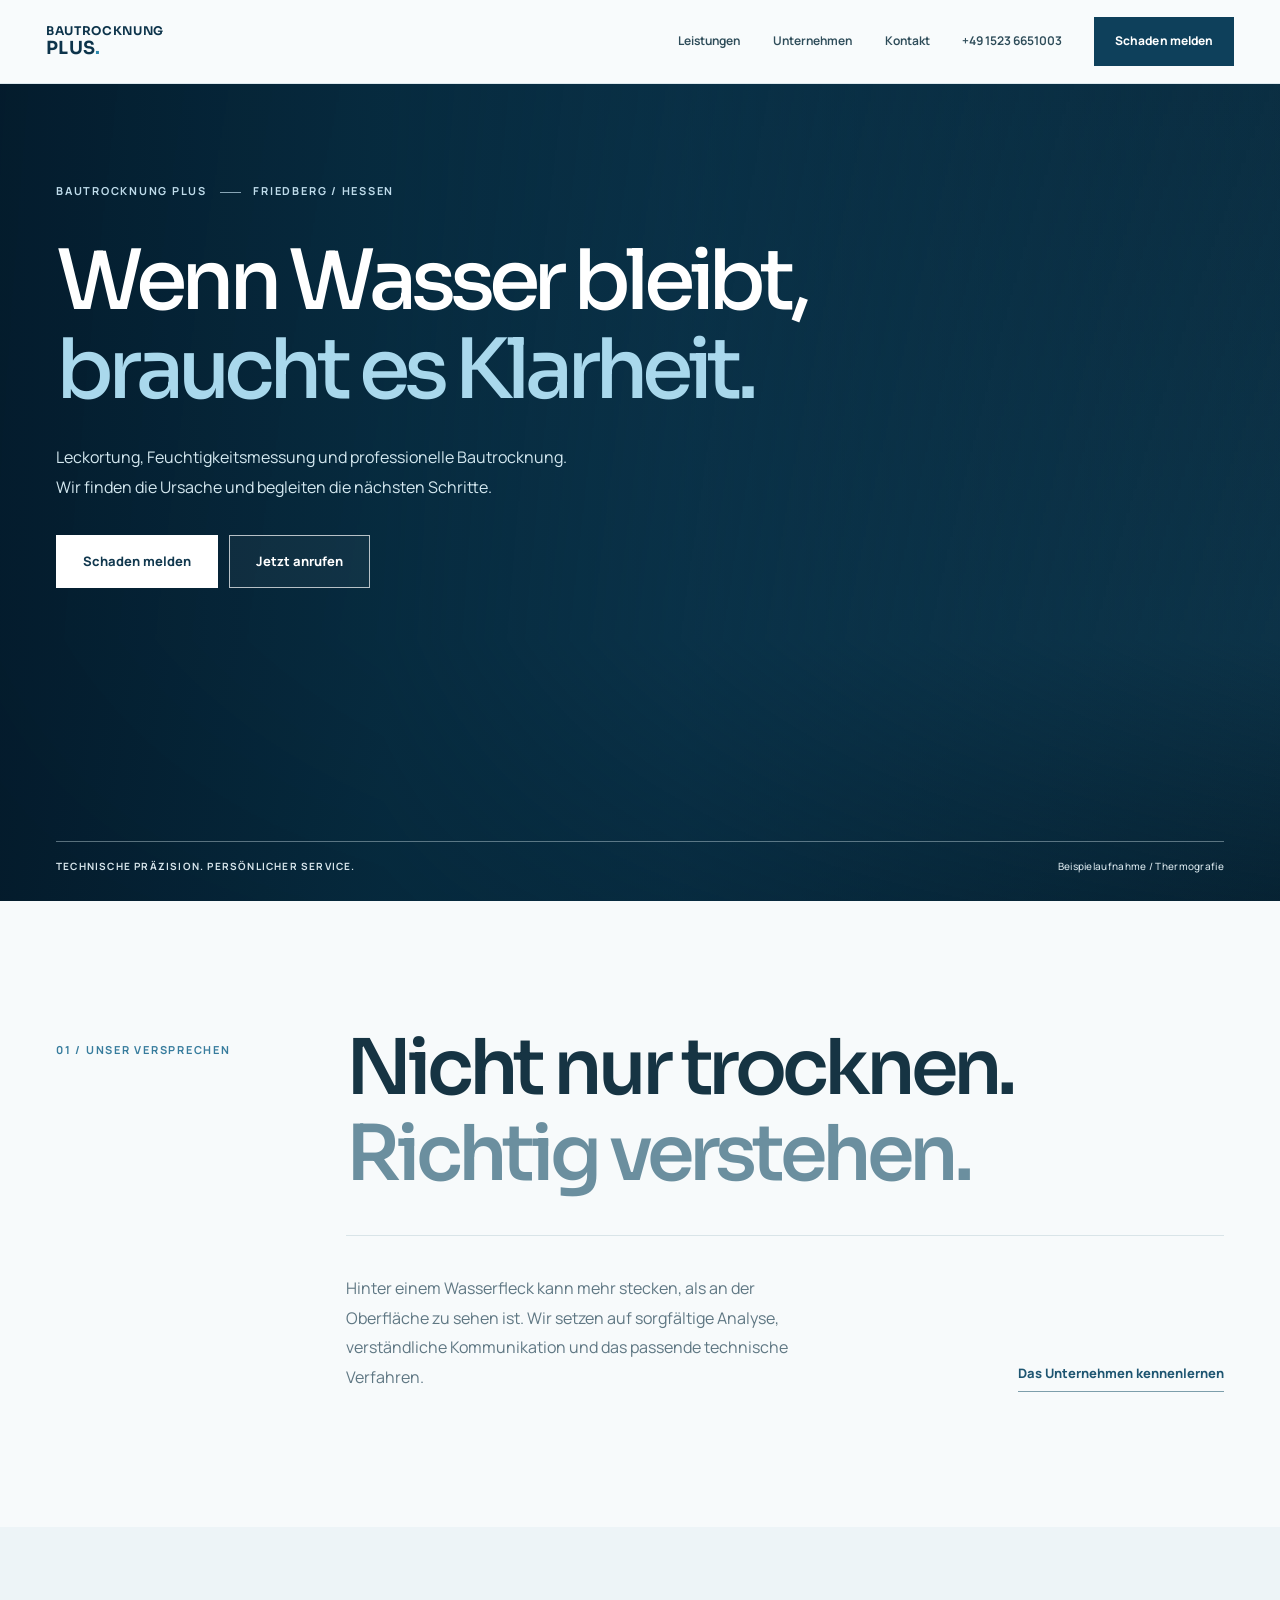
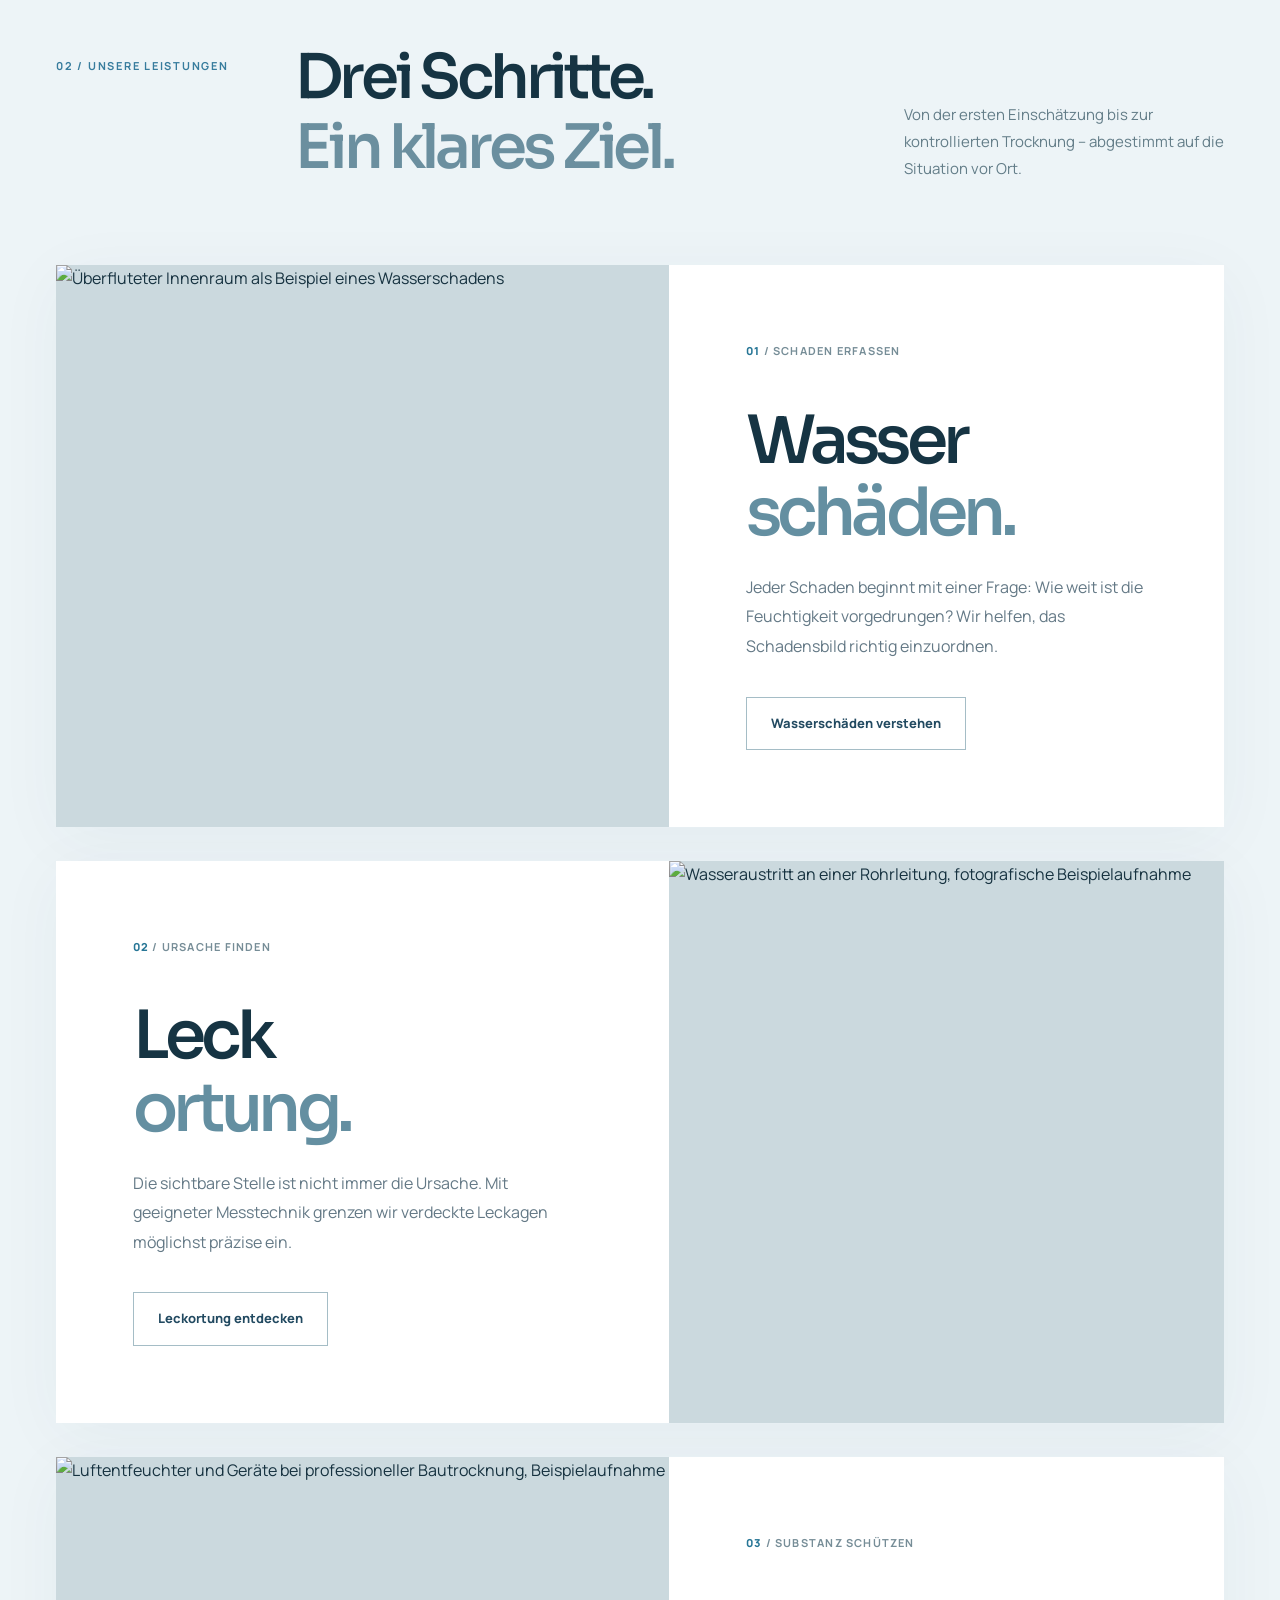
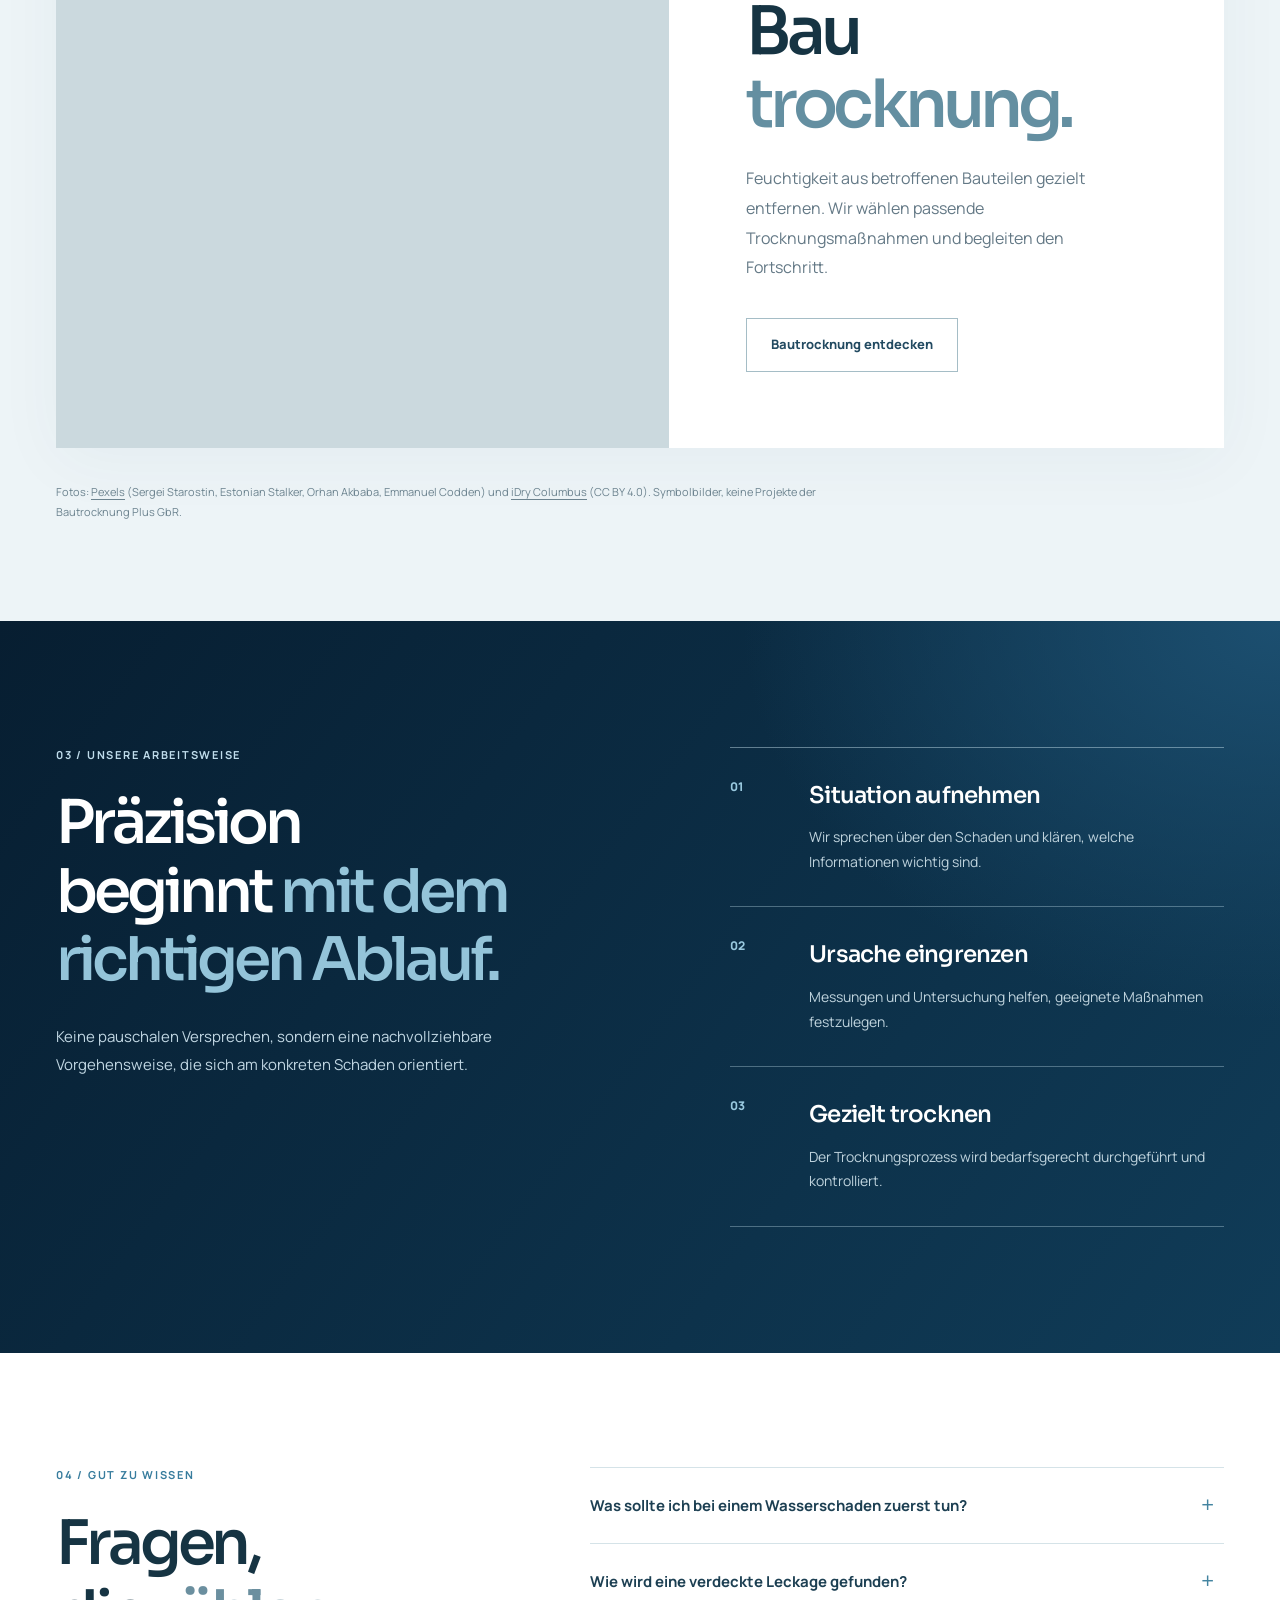
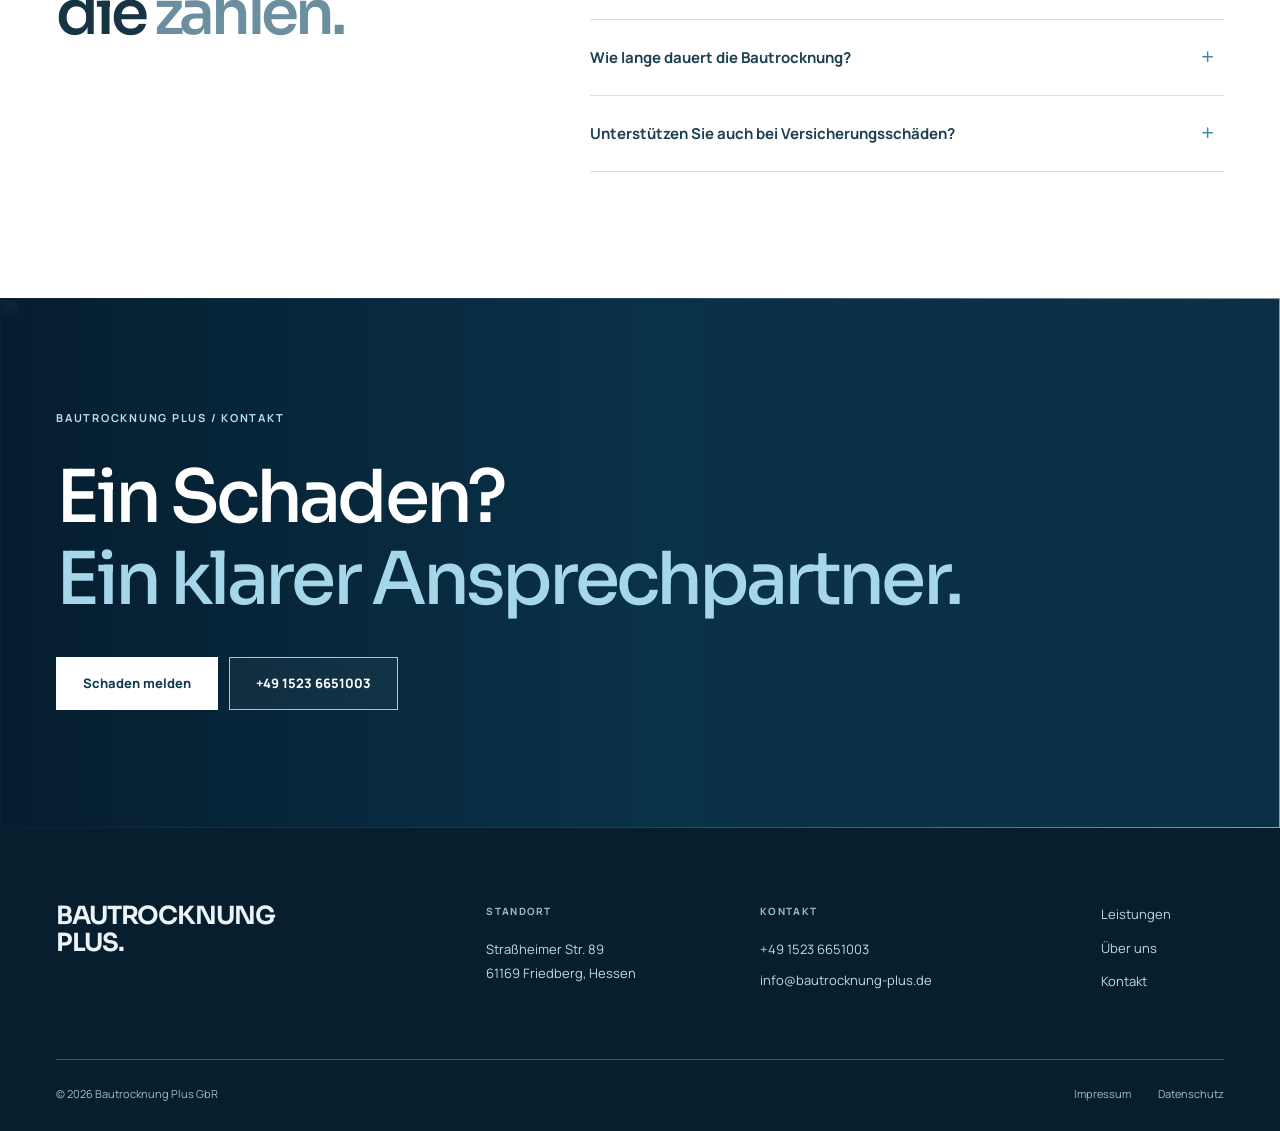
==== commit 8929f465: "Upgrade realistic photographic art direction: index.html" ====
--- a/index.html
+++ b/index.html
@@ -11,11 +11,11 @@
 <meta property="og:site_name" content="Bautrocknung Plus">
 <meta property="og:title" content="Wasserschäden, Leckortung & Bautrocknung in Friedberg | Bautrocknung Plus">
 <meta property="og:description" content="Bautrocknung Plus GbR in Friedberg: Ihr Ansprechpartner für Wasserschäden, Leckortung, Feuchtigkeitsmessung und technische Bautrocknung.">
-<meta property="og:image" content="https://bautrocknung-plus.pages.dev/assets/flir-thermal-camera-water-damage-detection-4.jpg">
+<meta property="og:image" content="https://bautrocknung-plus.pages.devhttps://images.pexels.com/photos/29226620/pexels-photo-29226620.jpeg?auto=compress&amp;cs=tinysrgb&amp;w=2400">
 <meta property="og:url" content="https://www.bautrocknung-plus.de/">
 <link rel="icon" href="/assets/favicon.svg" type="image/svg+xml">
 <script type="application/ld+json">{"@context":"https://schema.org","@type":"LocalBusiness","name":"Bautrocknung Plus GbR","url":"https://www.bautrocknung-plus.de/","telephone":"+49 1523 6651003","email":"info@bautrocknung-plus.de","address":{"@type":"PostalAddress","streetAddress":"Straßheimer Str. 89","postalCode":"61169","addressLocality":"Friedberg","addressCountry":"DE"},"areaServed":"Friedberg (Hessen)","description":"Leckortung, Feuchtigkeitsmessung und technische Bautrocknung bei Wasserschäden."}</script>
-<link rel="preconnect" href="https://fonts.googleapis.com"><link rel="preconnect" href="https://fonts.gstatic.com" crossorigin><link rel="stylesheet" href="/assets/blue-cinema.css">
+<link rel="preconnect" href="https://fonts.googleapis.com"><link rel="preconnect" href="https://fonts.gstatic.com" crossorigin><link rel="preconnect" href="https://images.pexels.com"><link rel="stylesheet" href="/assets/blue-cinema.css">
 <script defer src="/assets/blue-cinema.js"></script>
 </head><body>
 <a class="skip-link" href="#main">Zum Inhalt springen</a>
@@ -33,7 +33,7 @@
 </header>
 <main id="main">
   <section class="blue-hero" aria-labelledby="hero-title">
-    <div class="blue-hero__photo" aria-hidden="true"><img src="/assets/flir-thermal-camera-water-damage-detection-4.jpg" fetchpriority="high" alt="" width="1440" height="900"></div>
+    <div class="blue-hero__photo" aria-hidden="true"><img src="https://images.pexels.com/photos/29226620/pexels-photo-29226620.jpeg?auto=compress&amp;cs=tinysrgb&amp;w=2400" fetchpriority="high" alt="" width="1440" height="900"></div>
     <div class="blue-hero__shade" aria-hidden="true"></div>
     <div class="blue-container blue-hero__inner">
       <div class="blue-hero__copy">
@@ -63,20 +63,20 @@
     </div>
 
     <article class="blue-chapter blue-chapter--first" aria-labelledby="service-1">
-      <div class="blue-chapter__image blue-image-reveal"><img src="/assets/ceiling-water-stain-corner-joint-damage-2.jpg" alt="Wasserflecken an einer Decke, Beispielaufnahme eines Feuchtigkeitsschadens" loading="lazy" width="1200" height="800"></div>
+      <div class="blue-chapter__image blue-image-reveal"><img src="https://images.pexels.com/photos/10631759/pexels-photo-10631759.jpeg?auto=compress&amp;cs=tinysrgb&amp;w=1800" alt="Überfluteter Innenraum als Beispiel eines Wasserschadens" loading="lazy" width="1200" height="800"></div>
       <div class="blue-chapter__content blue-reveal"><span class="blue-chapter__number">01 <span> / SCHADEN ERFASSEN</span></span><h3 id="service-1">Wasser<span>schäden.</span></h3><p>Jeder Schaden beginnt mit einer Frage: Wie weit ist die Feuchtigkeit vorgedrungen? Wir helfen, das Schadensbild richtig einzuordnen.</p><a class="blue-outline-link" href="/wasserschaden/">Wasserschäden verstehen</a></div>
     </article>
 
     <article class="blue-chapter blue-chapter--reverse" aria-labelledby="service-2">
-      <div class="blue-chapter__image blue-image-reveal"><img src="/assets/extech-moisture-meter-wall-inspection-4.jpg" alt="Reale Feuchtigkeitsmessung mit Messgerät an einer Wand, Beispielaufnahme" loading="lazy" width="1200" height="800"></div>
+      <div class="blue-chapter__image blue-image-reveal"><img src="https://images.pexels.com/photos/17882785/pexels-photo-17882785.jpeg?auto=compress&amp;cs=tinysrgb&amp;w=1800" alt="Wasseraustritt an einer Rohrleitung, fotografische Beispielaufnahme" loading="lazy" width="1200" height="800"></div>
       <div class="blue-chapter__content blue-reveal"><span class="blue-chapter__number">02 <span> / URSACHE FINDEN</span></span><h3 id="service-2">Leck<span>ortung.</span></h3><p>Die sichtbare Stelle ist nicht immer die Ursache. Mit geeigneter Messtechnik grenzen wir verdeckte Leckagen möglichst präzise ein.</p><a class="blue-outline-link" href="/leckortung/">Leckortung entdecken</a></div>
     </article>
 
     <article class="blue-chapter" aria-labelledby="service-3">
-      <div class="blue-chapter__image blue-image-reveal"><img src="/assets/water-damage-drying-equipment-setup.jpg" alt="Professionelle Geräte zur Bautrocknung in einem Gebäude, Beispielaufnahme" loading="lazy" width="1200" height="800"></div>
+      <div class="blue-chapter__image blue-image-reveal"><img src="https://idrycolumbus.com/wp-content/uploads/2026/03/dehumidifier-setup-basement-water-damage-columbus-scaled.jpg" alt="Luftentfeuchter und Geräte bei professioneller Bautrocknung, Beispielaufnahme" loading="lazy" width="1200" height="800"></div>
       <div class="blue-chapter__content blue-reveal"><span class="blue-chapter__number">03 <span> / SUBSTANZ SCHÜTZEN</span></span><h3 id="service-3">Bau<span>trocknung.</span></h3><p>Feuchtigkeit aus betroffenen Bauteilen gezielt entfernen. Wir wählen passende Trocknungsmaßnahmen und begleiten den Fortschritt.</p><a class="blue-outline-link" href="/bautrocknung/">Bautrocknung entdecken</a></div>
     </article>
-    <div class="blue-container"><p class="blue-credits">Illustrative Fotografien: <a href="https://idrycolumbus.com/free-restoration-photos/" target="_blank" rel="noopener noreferrer">iDry Columbus</a>, <a href="https://creativecommons.org/licenses/by/4.0/" target="_blank" rel="noopener noreferrer">CC BY 4.0</a>. Ausschnitt und Farbgebung für das Design angepasst. Keine Projekte der Bautrocknung Plus GbR.</p></div>
+    <div class="blue-container"><p class="blue-credits">Fotos: <a href="https://www.pexels.com/" target="_blank" rel="noopener noreferrer">Pexels</a> (Sergei Starostin, Estonian Stalker, Orhan Akbaba, Emmanuel Codden) und <a href="https://idrycolumbus.com/free-restoration-photos/" target="_blank" rel="noopener noreferrer">iDry Columbus</a> (CC BY 4.0). Symbolbilder, keine Projekte der Bautrocknung Plus GbR.</p></div>
   </section>
 
   <section class="blue-process" aria-labelledby="process-title"><div class="blue-container blue-process__grid">
@@ -98,7 +98,7 @@
     </div>
   </div></section>
 
-  <section class="blue-final" aria-labelledby="final-title"><div class="blue-final__photo" aria-hidden="true"><img src="/assets/water-damage-drying-equipment-setup.jpg" alt="" loading="lazy"></div><div class="blue-container blue-final__inner"><p class="blue-overline blue-overline--light">BAUTROCKNUNG PLUS / KONTAKT</p><h2 id="final-title" class="blue-reveal">Ein Schaden?<br><span>Ein klarer Ansprechpartner.</span></h2><div class="blue-actions blue-reveal"><a class="blue-button blue-button--white" href="/schaden-melden/">Schaden melden</a><a class="blue-button blue-button--glass" href="tel:+4915236651003">+49 1523 6651003</a></div></div></section>
+  <section class="blue-final" aria-labelledby="final-title"><div class="blue-final__photo" aria-hidden="true"><img src="https://images.pexels.com/photos/18302377/pexels-photo-18302377.jpeg?auto=compress&amp;cs=tinysrgb&amp;w=1800" alt="" loading="lazy"></div><div class="blue-container blue-final__inner"><p class="blue-overline blue-overline--light">BAUTROCKNUNG PLUS / KONTAKT</p><h2 id="final-title" class="blue-reveal">Ein Schaden?<br><span>Ein klarer Ansprechpartner.</span></h2><div class="blue-actions blue-reveal"><a class="blue-button blue-button--white" href="/schaden-melden/">Schaden melden</a><a class="blue-button blue-button--glass" href="tel:+4915236651003">+49 1523 6651003</a></div></div></section>
 </main>
 <footer class="blue-footer"><div class="blue-container">
   <div class="blue-footer__top"><a class="blue-footer__brand" href="/">BAUTROCKNUNG<br>PLUS.</a><div><small>STANDORT</small><p>Straßheimer Str. 89<br>61169 Friedberg, Hessen</p></div><div><small>KONTAKT</small><a href="tel:+4915236651003">+49 1523 6651003</a><a href="mailto:info@bautrocknung-plus.de">info@bautrocknung-plus.de</a></div><nav aria-label="Fußnavigation"><a href="/leistungen/">Leistungen</a><a href="/ueber-uns/">Über uns</a><a href="/kontakt/">Kontakt</a></nav></div>
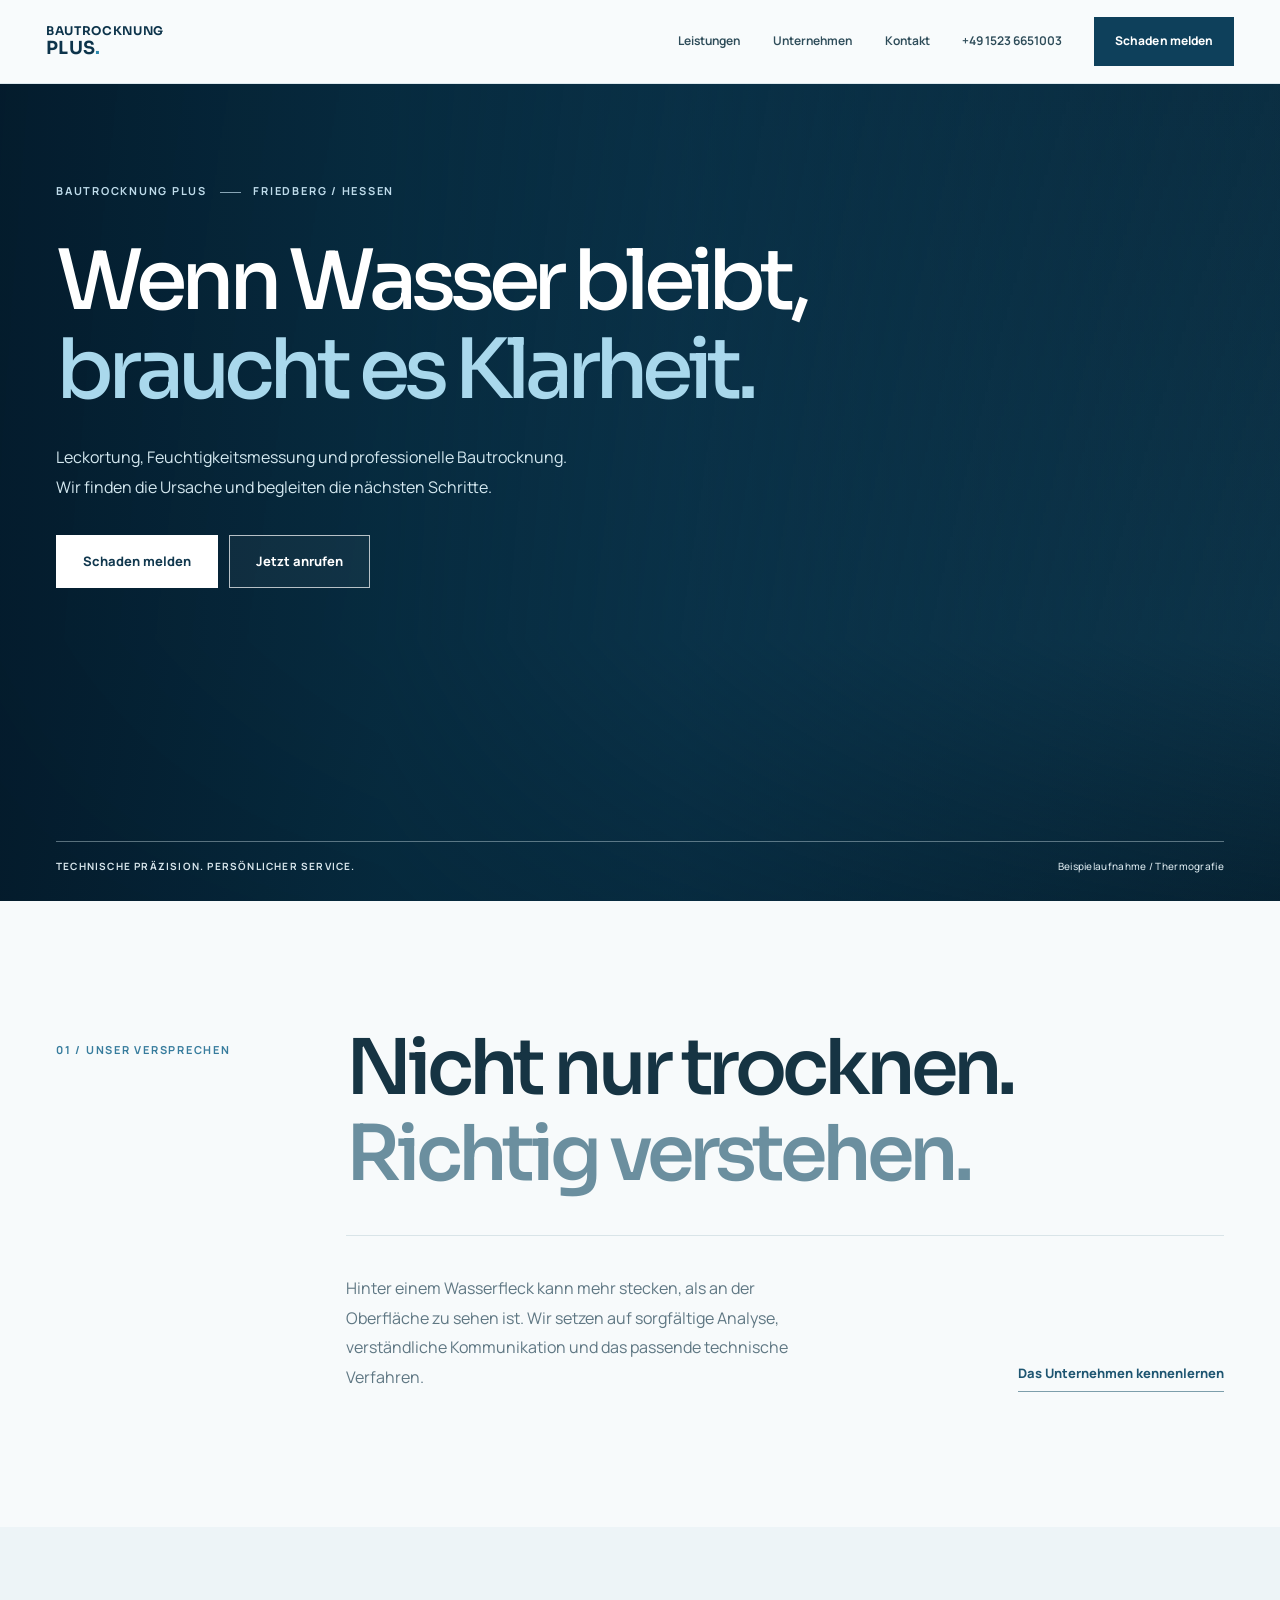
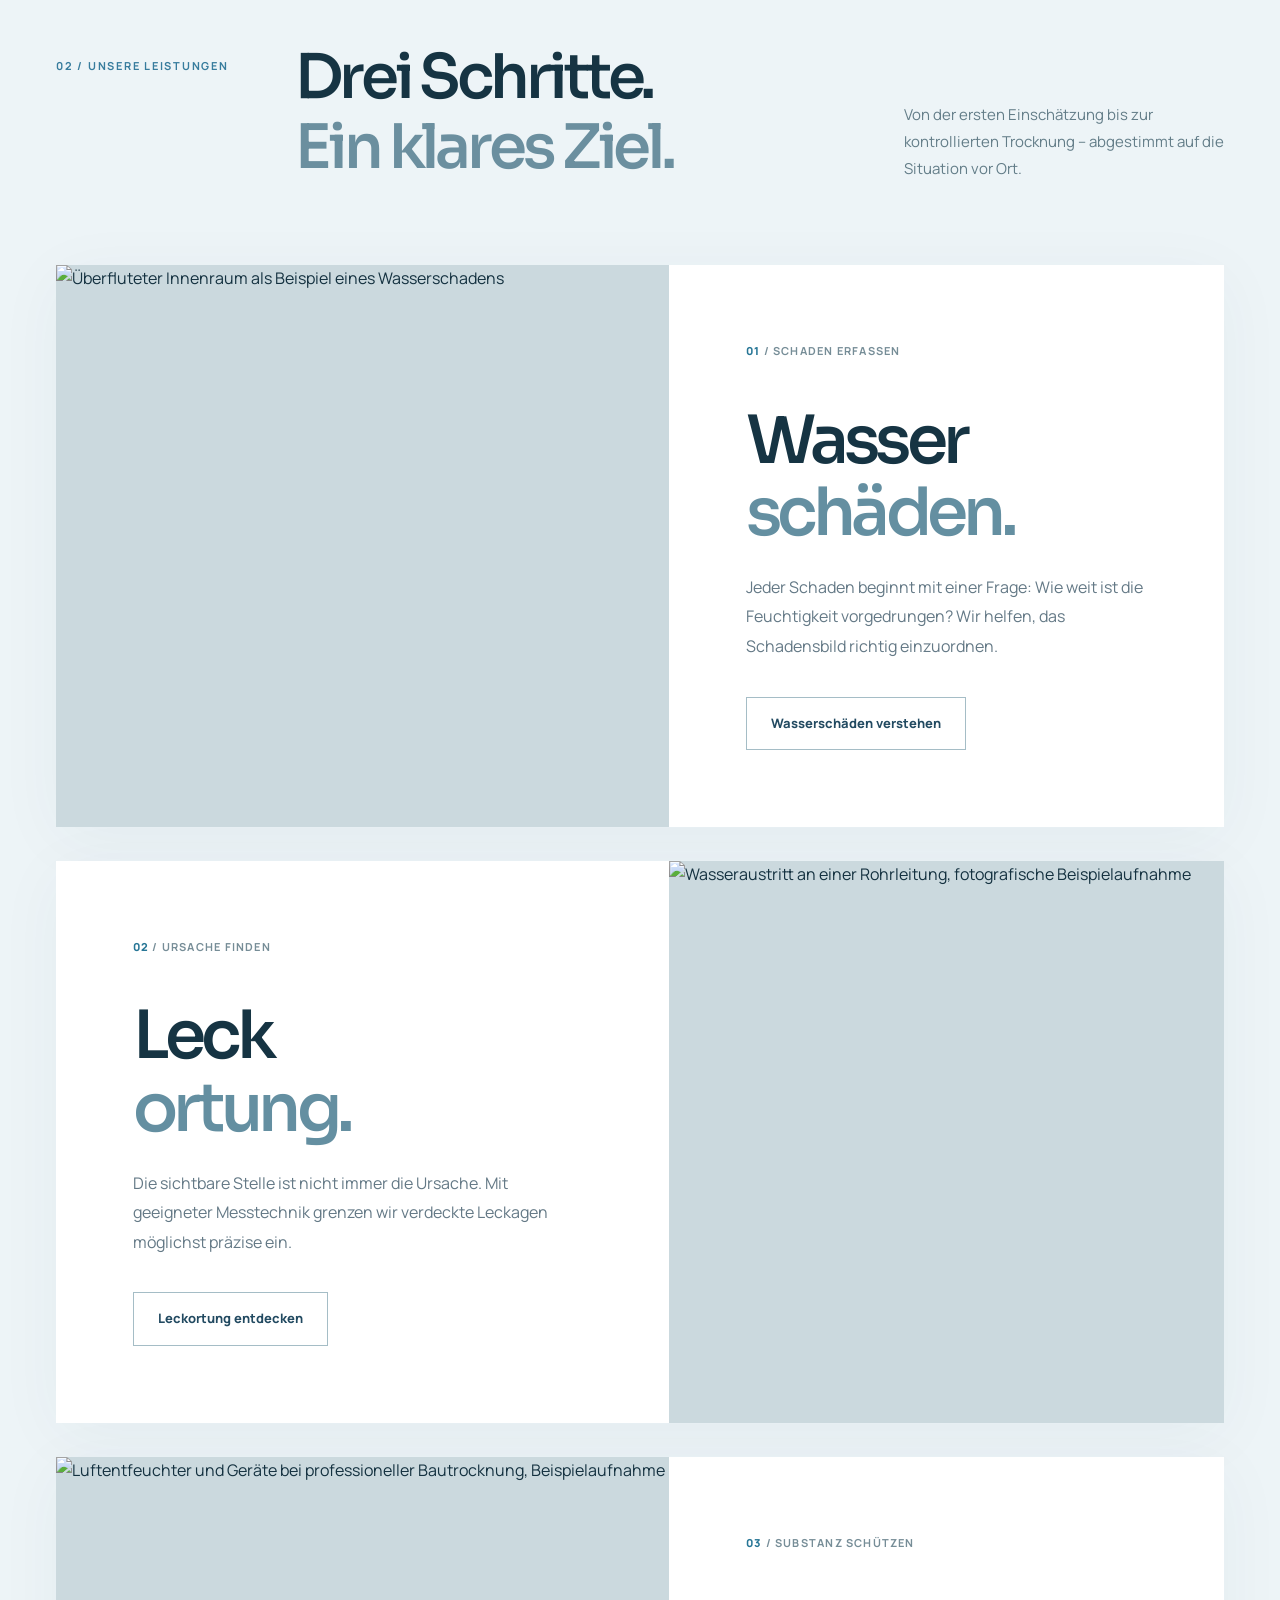
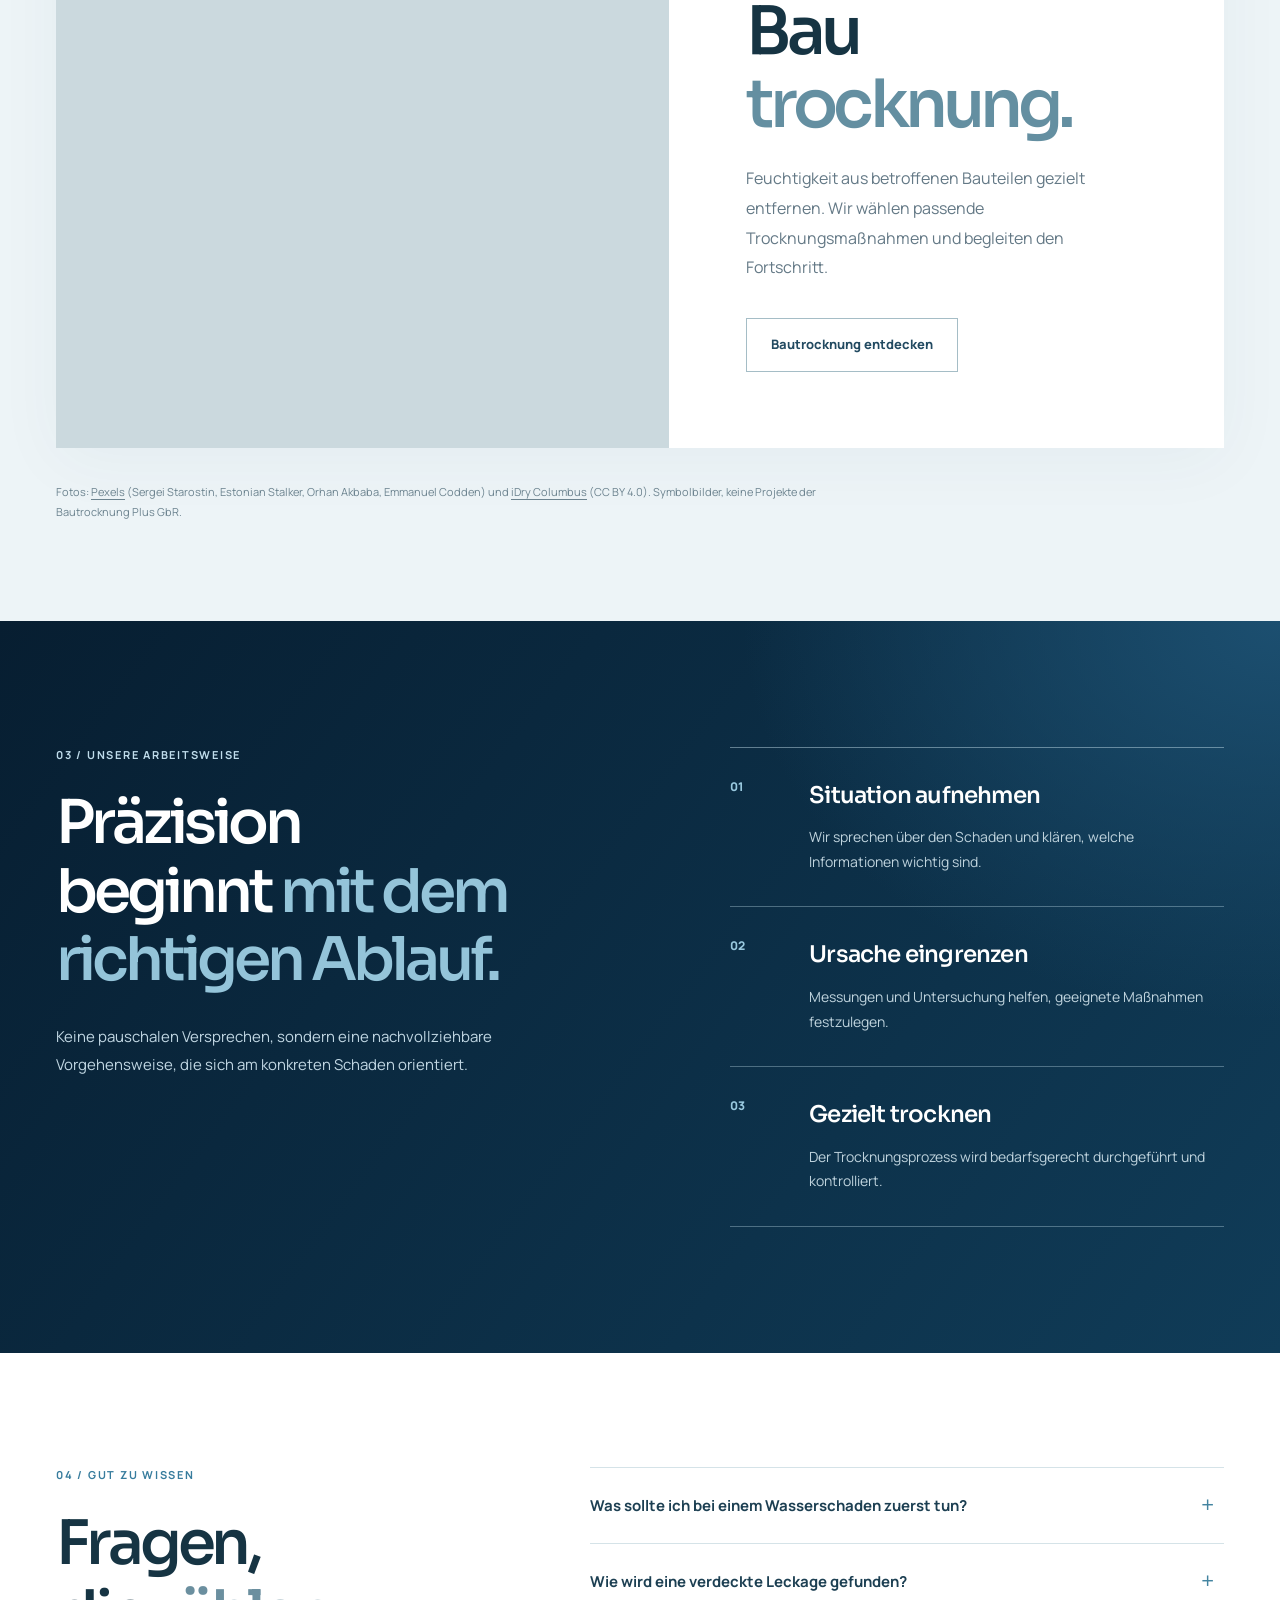
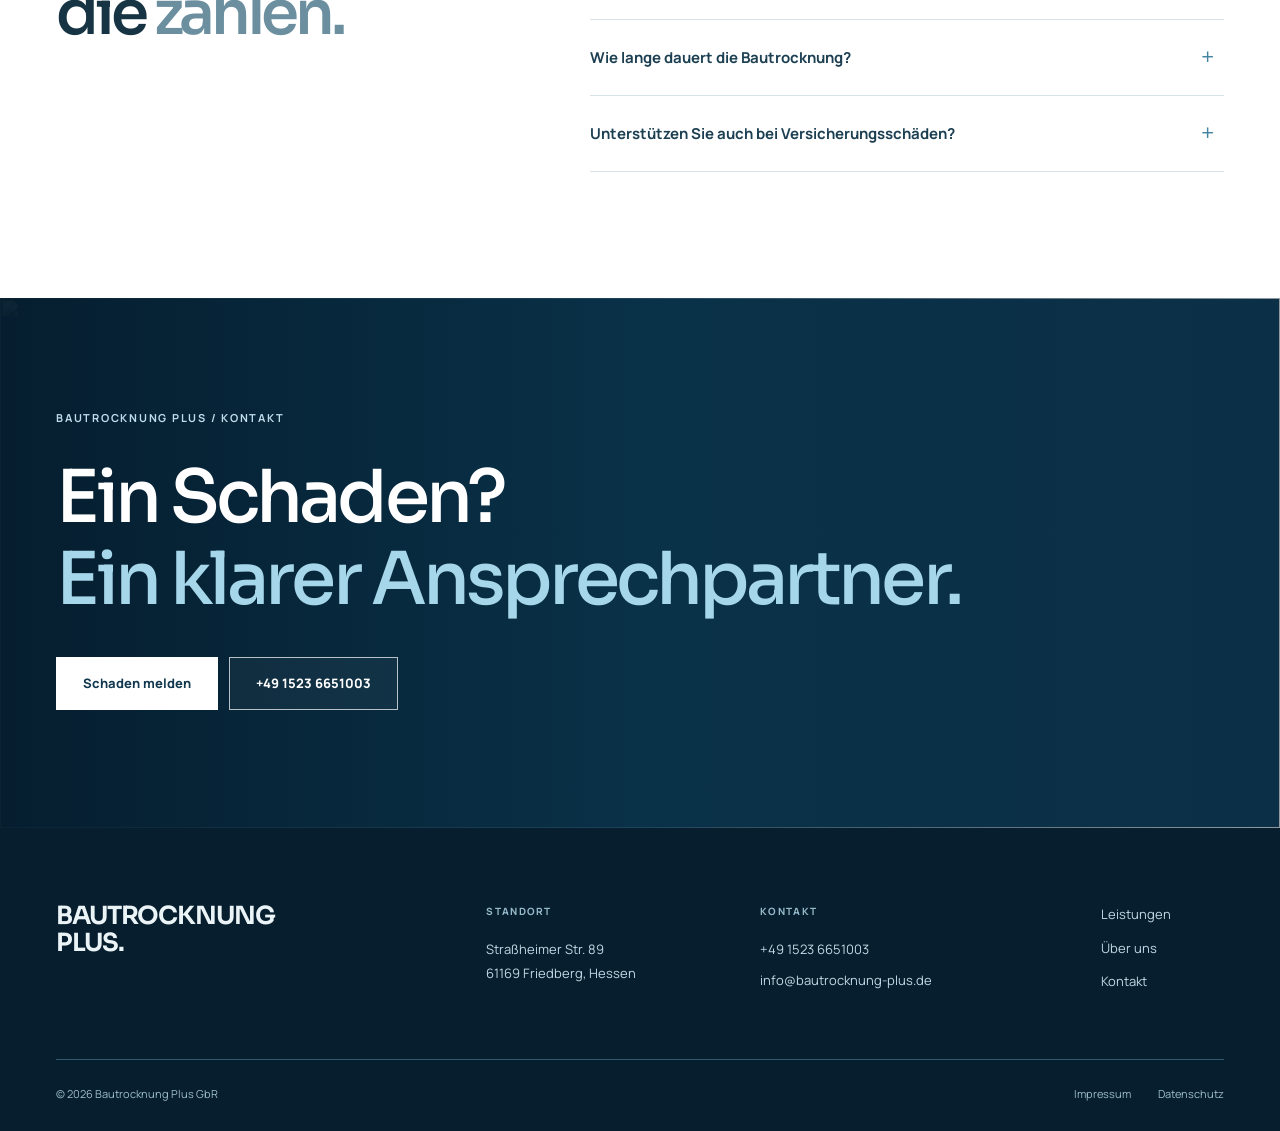
==== commit dde18a21: "Serve sharp high-resolution responsive photography without oversizing mobile downloads" ====
--- a/index.html
+++ b/index.html
@@ -33,7 +33,7 @@
 </header>
 <main id="main">
   <section class="blue-hero" aria-labelledby="hero-title">
-    <div class="blue-hero__photo" aria-hidden="true"><img src="https://images.pexels.com/photos/29226620/pexels-photo-29226620.jpeg?auto=compress&amp;cs=tinysrgb&amp;w=2400" fetchpriority="high" alt="" width="1440" height="900"></div>
+    <div class="blue-hero__photo" aria-hidden="true"><img src="https://images.pexels.com/photos/29226620/pexels-photo-29226620.jpeg?auto=compress&amp;cs=tinysrgb&amp;w=2400" srcset="https://images.pexels.com/photos/29226620/pexels-photo-29226620.jpeg?auto=compress&amp;cs=tinysrgb&amp;w=1200 1200w, https://images.pexels.com/photos/29226620/pexels-photo-29226620.jpeg?auto=compress&amp;cs=tinysrgb&amp;w=2000 2000w, https://images.pexels.com/photos/29226620/pexels-photo-29226620.jpeg?auto=compress&amp;cs=tinysrgb&amp;w=3200 3200w" sizes="100vw" fetchpriority="high" alt="" width="1440" height="900"></div>
     <div class="blue-hero__shade" aria-hidden="true"></div>
     <div class="blue-container blue-hero__inner">
       <div class="blue-hero__copy">
@@ -63,12 +63,12 @@
     </div>
 
     <article class="blue-chapter blue-chapter--first" aria-labelledby="service-1">
-      <div class="blue-chapter__image blue-image-reveal"><img src="https://images.pexels.com/photos/10631759/pexels-photo-10631759.jpeg?auto=compress&amp;cs=tinysrgb&amp;w=1800" alt="Überfluteter Innenraum als Beispiel eines Wasserschadens" loading="lazy" width="1200" height="800"></div>
+      <div class="blue-chapter__image blue-image-reveal"><img src="https://images.pexels.com/photos/10631759/pexels-photo-10631759.jpeg?auto=compress&amp;cs=tinysrgb&amp;w=1800" srcset="https://images.pexels.com/photos/10631759/pexels-photo-10631759.jpeg?auto=compress&amp;cs=tinysrgb&amp;w=800 800w, https://images.pexels.com/photos/10631759/pexels-photo-10631759.jpeg?auto=compress&amp;cs=tinysrgb&amp;w=1400 1400w, https://images.pexels.com/photos/10631759/pexels-photo-10631759.jpeg?auto=compress&amp;cs=tinysrgb&amp;w=2200 2200w" sizes="(max-width: 650px) 100vw, (max-width: 900px) 50vw, 55vw" alt="Überfluteter Innenraum als Beispiel eines Wasserschadens" loading="lazy" width="1200" height="800"></div>
       <div class="blue-chapter__content blue-reveal"><span class="blue-chapter__number">01 <span> / SCHADEN ERFASSEN</span></span><h3 id="service-1">Wasser<span>schäden.</span></h3><p>Jeder Schaden beginnt mit einer Frage: Wie weit ist die Feuchtigkeit vorgedrungen? Wir helfen, das Schadensbild richtig einzuordnen.</p><a class="blue-outline-link" href="/wasserschaden/">Wasserschäden verstehen</a></div>
     </article>
 
     <article class="blue-chapter blue-chapter--reverse" aria-labelledby="service-2">
-      <div class="blue-chapter__image blue-image-reveal"><img src="https://images.pexels.com/photos/17882785/pexels-photo-17882785.jpeg?auto=compress&amp;cs=tinysrgb&amp;w=1800" alt="Wasseraustritt an einer Rohrleitung, fotografische Beispielaufnahme" loading="lazy" width="1200" height="800"></div>
+      <div class="blue-chapter__image blue-image-reveal"><img src="https://images.pexels.com/photos/17882785/pexels-photo-17882785.jpeg?auto=compress&amp;cs=tinysrgb&amp;w=1800" srcset="https://images.pexels.com/photos/17882785/pexels-photo-17882785.jpeg?auto=compress&amp;cs=tinysrgb&amp;w=800 800w, https://images.pexels.com/photos/17882785/pexels-photo-17882785.jpeg?auto=compress&amp;cs=tinysrgb&amp;w=1400 1400w, https://images.pexels.com/photos/17882785/pexels-photo-17882785.jpeg?auto=compress&amp;cs=tinysrgb&amp;w=2200 2200w" sizes="(max-width: 650px) 100vw, (max-width: 900px) 50vw, 55vw" alt="Wasseraustritt an einer Rohrleitung, fotografische Beispielaufnahme" loading="lazy" width="1200" height="800"></div>
       <div class="blue-chapter__content blue-reveal"><span class="blue-chapter__number">02 <span> / URSACHE FINDEN</span></span><h3 id="service-2">Leck<span>ortung.</span></h3><p>Die sichtbare Stelle ist nicht immer die Ursache. Mit geeigneter Messtechnik grenzen wir verdeckte Leckagen möglichst präzise ein.</p><a class="blue-outline-link" href="/leckortung/">Leckortung entdecken</a></div>
     </article>
 
@@ -98,7 +98,7 @@
     </div>
   </div></section>
 
-  <section class="blue-final" aria-labelledby="final-title"><div class="blue-final__photo" aria-hidden="true"><img src="https://images.pexels.com/photos/18302377/pexels-photo-18302377.jpeg?auto=compress&amp;cs=tinysrgb&amp;w=1800" alt="" loading="lazy"></div><div class="blue-container blue-final__inner"><p class="blue-overline blue-overline--light">BAUTROCKNUNG PLUS / KONTAKT</p><h2 id="final-title" class="blue-reveal">Ein Schaden?<br><span>Ein klarer Ansprechpartner.</span></h2><div class="blue-actions blue-reveal"><a class="blue-button blue-button--white" href="/schaden-melden/">Schaden melden</a><a class="blue-button blue-button--glass" href="tel:+4915236651003">+49 1523 6651003</a></div></div></section>
+  <section class="blue-final" aria-labelledby="final-title"><div class="blue-final__photo" aria-hidden="true"><img src="https://images.pexels.com/photos/18302377/pexels-photo-18302377.jpeg?auto=compress&amp;cs=tinysrgb&amp;w=1800" srcset="https://images.pexels.com/photos/18302377/pexels-photo-18302377.jpeg?auto=compress&amp;cs=tinysrgb&amp;w=800 800w, https://images.pexels.com/photos/18302377/pexels-photo-18302377.jpeg?auto=compress&amp;cs=tinysrgb&amp;w=1400 1400w, https://images.pexels.com/photos/18302377/pexels-photo-18302377.jpeg?auto=compress&amp;cs=tinysrgb&amp;w=2200 2200w" sizes="(max-width: 650px) 100vw, (max-width: 900px) 50vw, 55vw" alt="" loading="lazy"></div><div class="blue-container blue-final__inner"><p class="blue-overline blue-overline--light">BAUTROCKNUNG PLUS / KONTAKT</p><h2 id="final-title" class="blue-reveal">Ein Schaden?<br><span>Ein klarer Ansprechpartner.</span></h2><div class="blue-actions blue-reveal"><a class="blue-button blue-button--white" href="/schaden-melden/">Schaden melden</a><a class="blue-button blue-button--glass" href="tel:+4915236651003">+49 1523 6651003</a></div></div></section>
 </main>
 <footer class="blue-footer"><div class="blue-container">
   <div class="blue-footer__top"><a class="blue-footer__brand" href="/">BAUTROCKNUNG<br>PLUS.</a><div><small>STANDORT</small><p>Straßheimer Str. 89<br>61169 Friedberg, Hessen</p></div><div><small>KONTAKT</small><a href="tel:+4915236651003">+49 1523 6651003</a><a href="mailto:info@bautrocknung-plus.de">info@bautrocknung-plus.de</a></div><nav aria-label="Fußnavigation"><a href="/leistungen/">Leistungen</a><a href="/ueber-uns/">Über uns</a><a href="/kontakt/">Kontakt</a></nav></div>
--- a/assets/blue-cinema.css
+++ b/assets/blue-cinema.css
@@ -249,3 +249,12 @@
 .js-motion .blue-image-reveal.is-visible img{transform:scale(1)}
 .blue-header.is-scrolled{box-shadow:0 8px 30px rgba(5,33,55,.07)}
 @media(prefers-reduced-motion:reduce){.js-motion .blue-reveal{opacity:1;transform:none}}
+
+/* Photography refresh: preserve high-resolution detail and natural tonality. */
+.blue-hero__photo img{object-position:60% 50%;filter:saturate(.9) contrast(1.055)}
+.blue-image-reveal img{filter:saturate(.91) contrast(1.03)}
+.blue-image-reveal.is-visible img{filter:saturate(.95) contrast(1.03)}
+.blue-chapter--first .blue-chapter__image img{object-position:53% 52%}
+.blue-chapter--reverse .blue-chapter__image img{object-position:45% 48%}
+.blue-final__photo img{object-position:50% 42%;filter:saturate(.77) contrast(1.03)}
+@media(max-width:650px){.blue-hero__photo img{object-position:56% 50%}}
